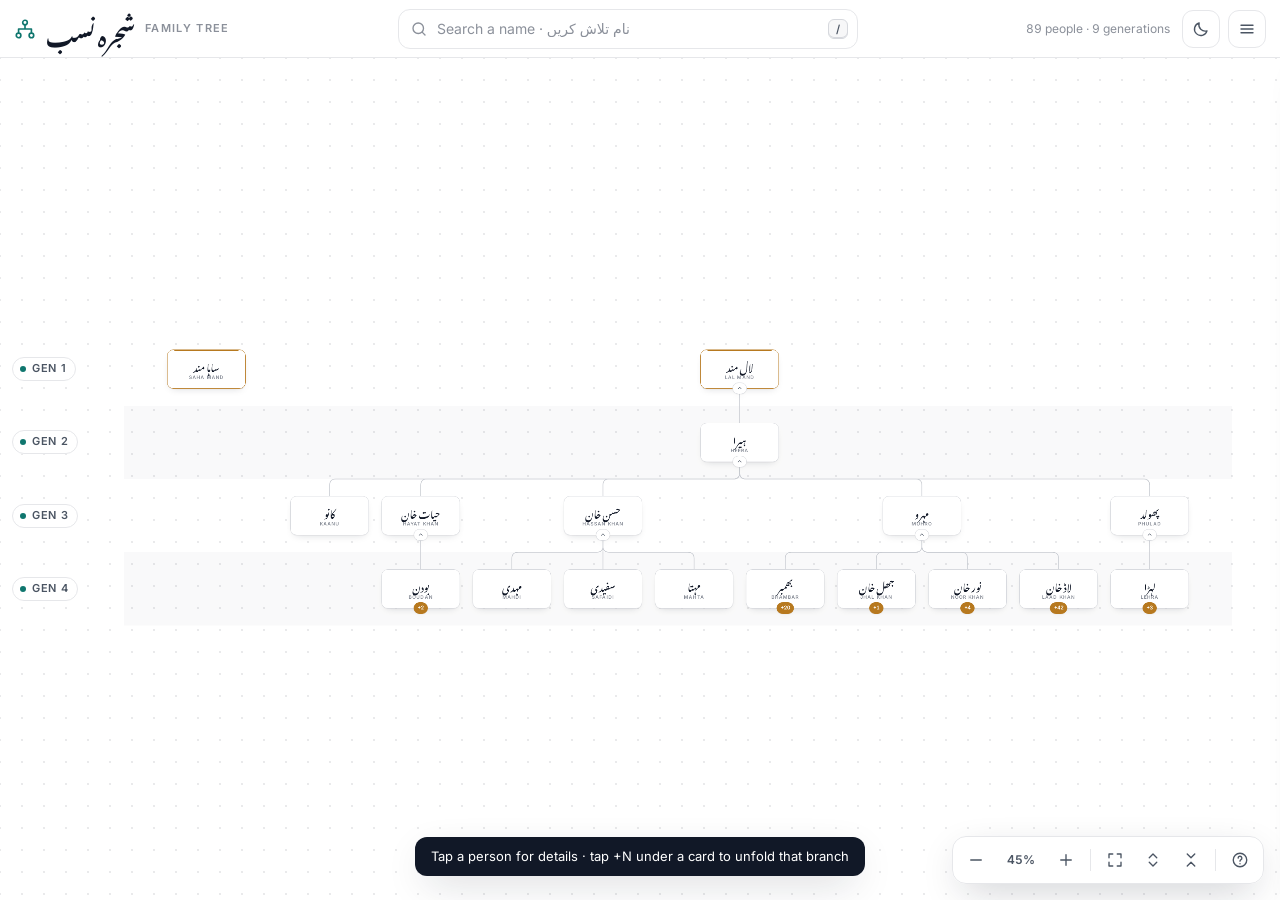
==== index.html @ c4aa73bc "Redesign tree viewer, add A4 PDF export" ====
<!DOCTYPE html>
<html lang="ur" dir="ltr">
<head>
<meta charset="UTF-8">
<meta name="viewport" content="width=device-width, initial-scale=1, viewport-fit=cover">
<meta name="color-scheme" content="light">
<meta name="theme-color" content="#ffffff">
<title>شجرہ نسب · Family Tree</title>
<meta name="description" content="Interactive family tree (shajra nasab): pan, zoom, search, fold branches, export as PNG or PDF.">
<link rel="icon" href="data:image/svg+xml,%3Csvg xmlns='http://www.w3.org/2000/svg' viewBox='0 0 24 24' fill='none' stroke='%230f766e' stroke-width='2' stroke-linecap='round' stroke-linejoin='round'%3E%3Ccircle cx='12' cy='5' r='2.5'/%3E%3Ccircle cx='5' cy='19' r='2.5'/%3E%3Ccircle cx='19' cy='19' r='2.5'/%3E%3Cpath d='M12 7.5V12M12 12H5v4.5M12 12h7v4.5'/%3E%3C/svg%3E">
<link rel="preconnect" href="https://fonts.googleapis.com">
<link rel="preconnect" href="https://fonts.gstatic.com" crossorigin>
<link href="https://fonts.googleapis.com/css2?family=Inter:wght@400;500;600;700&family=Noto+Nastaliq+Urdu:wght@400;500;700&family=Noto+Naskh+Arabic:wght@400;500&display=swap" rel="stylesheet">
<link rel="stylesheet" href="styles.css">
<script>/* apply the saved theme before first paint */try{var t=localStorage.getItem('shajra-theme');if(t)document.documentElement.dataset.theme=t;}catch(e){}</script>
</head>
<body>

<!-- icon sprite -->
<svg width="0" height="0" style="position:absolute" aria-hidden="true" focusable="false">
  <defs>
    <symbol id="i-tree" viewBox="0 0 24 24"><circle cx="12" cy="5" r="2.5"/><circle cx="5" cy="19" r="2.5"/><circle cx="19" cy="19" r="2.5"/><path d="M12 7.5V12M12 12H5v4.5M12 12h7v4.5"/></symbol>
    <symbol id="i-search" viewBox="0 0 24 24"><circle cx="11" cy="11" r="7"/><path d="m20 20-3.5-3.5"/></symbol>
    <symbol id="i-menu" viewBox="0 0 24 24"><path d="M4 7h16M4 12h16M4 17h16"/></symbol>
    <symbol id="i-close" viewBox="0 0 24 24"><path d="M6 6l12 12M18 6 6 18"/></symbol>
    <symbol id="i-sun" viewBox="0 0 24 24"><circle cx="12" cy="12" r="4"/><path d="M12 2v2M12 20v2M2 12h2M20 12h2M4.9 4.9l1.4 1.4M17.7 17.7l1.4 1.4M4.9 19.1l1.4-1.4M17.7 6.3l1.4-1.4"/></symbol>
    <symbol id="i-moon" viewBox="0 0 24 24"><path d="M20 14.5A8.5 8.5 0 0 1 9.5 4a8.5 8.5 0 1 0 10.5 10.5Z"/></symbol>
    <symbol id="i-plus" viewBox="0 0 24 24"><path d="M12 5v14M5 12h14"/></symbol>
    <symbol id="i-minus" viewBox="0 0 24 24"><path d="M5 12h14"/></symbol>
    <symbol id="i-fit" viewBox="0 0 24 24"><path d="M4 9V4h5M20 9V4h-5M4 15v5h5M20 15v5h-5"/></symbol>
    <symbol id="i-unfold" viewBox="0 0 24 24"><path d="m7 9 5-5 5 5M7 15l5 5 5-5"/></symbol>
    <symbol id="i-fold" viewBox="0 0 24 24"><path d="m7 4 5 5 5-5M7 20l5-5 5 5"/></symbol>
    <symbol id="i-help" viewBox="0 0 24 24"><circle cx="12" cy="12" r="9"/><path d="M9.5 9.5a2.5 2.5 0 1 1 3.5 2.3c-.7.3-1 .9-1 1.7M12 17h.01"/></symbol>
    <symbol id="i-chevron-up" viewBox="0 0 24 24"><path d="m6 14 6-6 6 6"/></symbol>
    <symbol id="i-target" viewBox="0 0 24 24"><circle cx="12" cy="12" r="3"/><circle cx="12" cy="12" r="8"/><path d="M12 2v3M12 19v3M2 12h3M19 12h3"/></symbol>
  </defs>
</svg>

<header id="top">
  <a class="brand" href="./" aria-label="Family tree, home">
    <svg class="ic brand-ic" aria-hidden="true"><use href="#i-tree"/></svg>
    <span class="brand-ur">شجرہ نسب</span>
    <span class="brand-en">Family Tree</span>
  </a>

  <div class="search" id="searchWrap">
    <svg class="ic s-ic" aria-hidden="true"><use href="#i-search"/></svg>
    <input id="search" type="text" placeholder="Search a name · نام تلاش کریں" dir="auto" autocomplete="off" spellcheck="false" aria-label="Search names" aria-controls="searchResults">
    <kbd class="s-kbd" aria-hidden="true">/</kbd>
    <button class="s-clr" id="searchClr" aria-label="Clear search"><svg class="ic" aria-hidden="true"><use href="#i-close"/></svg></button>
    <div class="s-results" id="searchResults" role="listbox" aria-label="Search results" hidden></div>
  </div>

  <div class="stats" id="stats" aria-live="polite"></div>

  <div class="actions">
    <button class="ibtn" id="themeBtn" aria-label="Switch to dark mode"><svg class="ic" aria-hidden="true"><use href="#i-moon"/></svg></button>
    <div class="menuwrap">
      <button class="ibtn" id="menuBtn" aria-label="Menu" aria-haspopup="true" aria-expanded="false"><svg class="ic" aria-hidden="true"><use href="#i-menu"/></svg></button>
      <div class="menu" id="menu" role="menu">
        <button role="menuitem" id="mExpand">Expand all <kbd>E</kbd></button>
        <button role="menuitem" id="mCollapse">Collapse all <kbd>C</kbd></button>
        <button role="menuitem" id="mDir">Reading direction <span class="k" id="dirK">RTL</span></button>
        <button role="menuitem" id="mTheme">Dark mode <span class="k" id="themeK">Off</span></button>
        <div class="sep" role="separator"></div>
        <button role="menuitem" id="mPng">Save image (PNG)</button>
        <button role="menuitem" id="mPdfA4">Save PDF · A4 pages</button>
        <button role="menuitem" id="mPdfSheet">Save PDF · A4 single sheet <span class="k">small</span></button>
        <button role="menuitem" id="mJson">Export data (JSON)</button>
        <button role="menuitem" id="mPrint">Print</button>
        <div class="sep" role="separator"></div>
        <button role="menuitem" id="mTips">Tips &amp; shortcuts <kbd>?</kbd></button>
      </div>
    </div>
  </div>
</header>

<main id="stage" aria-label="Family tree canvas">
  <div id="world"><svg id="links" aria-hidden="true" focusable="false"></svg></div>
  <div id="gens" aria-hidden="true"></div>
</main>

<aside id="panel" aria-label="Person details" aria-hidden="true">
  <div class="p-handle" aria-hidden="true"></div>
  <div class="p-head">
    <span class="p-kicker">Person</span>
    <button class="ibtn p-close" id="panelClose" aria-label="Close details"><svg class="ic" aria-hidden="true"><use href="#i-close"/></svg></button>
  </div>
  <div class="p-body">
    <h2 class="p-name" id="roName"></h2>
    <div class="p-roman" id="roRoman"></div>
    <div class="p-stats" id="roStats"></div>
    <div class="p-actions" id="roActions"></div>
    <div class="p-section" id="roFather"></div>
    <div class="p-section" id="roChildren"></div>
    <div class="p-section" id="roLineage"></div>
  </div>
</aside>

<div id="dock" role="toolbar" aria-label="View controls">
  <button class="ibtn" id="zoomOut" aria-label="Zoom out"><svg class="ic" aria-hidden="true"><use href="#i-minus"/></svg></button>
  <button class="lvl" id="zoomLvl" aria-label="Reset zoom to 100%">100%</button>
  <button class="ibtn" id="zoomIn" aria-label="Zoom in"><svg class="ic" aria-hidden="true"><use href="#i-plus"/></svg></button>
  <span class="d-sep"></span>
  <button class="ibtn" id="fit" aria-label="Fit whole tree on screen"><svg class="ic" aria-hidden="true"><use href="#i-fit"/></svg></button>
  <button class="ibtn" id="dExpand" aria-label="Expand all branches"><svg class="ic" aria-hidden="true"><use href="#i-unfold"/></svg></button>
  <button class="ibtn" id="dCollapse" aria-label="Collapse all branches"><svg class="ic" aria-hidden="true"><use href="#i-fold"/></svg></button>
  <span class="d-sep"></span>
  <button class="ibtn" id="tipsBtn" aria-label="Tips and keyboard shortcuts"><svg class="ic" aria-hidden="true"><use href="#i-help"/></svg></button>
</div>

<div id="tips" class="tips" role="dialog" aria-label="Tips and shortcuts" hidden>
  <div class="tips-head"><b>Tips &amp; shortcuts</b><button class="ibtn" id="tipsX" aria-label="Close tips"><svg class="ic" aria-hidden="true"><use href="#i-close"/></svg></button></div>
  <ul>
    <li><b>Drag</b> to move around · <b>scroll or pinch</b> to zoom</li>
    <li><b>Tap a person</b> to see their details and their line back to the top</li>
    <li><b>Tap +N</b> under a card to unfold that branch; tap the arrow to fold it</li>
    <li><b>Double-tap</b> a card to zoom in on it</li>
  </ul>
  <div class="keys">
    <span><kbd>/</kbd> search</span>
    <span><kbd>Esc</kbd> close</span>
    <span><kbd>+</kbd> <kbd>−</kbd> zoom</span>
    <span><kbd>0</kbd> fit</span>
    <span><kbd>E</kbd> expand all</span>
    <span><kbd>C</kbd> collapse</span>
  </div>
</div>

<div id="toast" class="toast" role="status" aria-live="polite"></div>
<div id="printPages" aria-hidden="true"></div>

<script src="script.js"></script>
</body>
</html>
---- styles.css ----
/* ============================================================
   TOKENS
   ============================================================ */
:root{
  --bg:#ffffff;            --grid:rgba(17,24,39,.09);
  --surface:#ffffff;       --surface-2:#f7f7f8;      --surface-3:#eeeff1;
  --border:#e6e7ea;        --border-2:#d6d8dd;
  --text:#111827;          --text-2:#4b5563;         --text-3:#8b909a;
  --accent:#0f766e;        --accent-ink:#0b5d57;     --accent-soft:rgba(15,118,110,.12);
  --accent-ring:rgba(15,118,110,.28);                --on-accent:#ffffff;
  --gold:#b7791f;          --gold-soft:#fbf3e0;      --on-gold:#ffffff;
  --edge:#c9ccd2;          --edge-hot:var(--accent); --band:rgba(17,24,39,.025);
  --shadow:0 1px 2px rgba(17,24,39,.05),0 8px 20px -10px rgba(17,24,39,.2);
  --shadow-lg:0 12px 40px -12px rgba(17,24,39,.3);
  --glass:rgba(255,255,255,.86);
  --ur:"Noto Nastaliq Urdu","Noto Naskh Arabic","Segoe UI",serif;
  --sans:"Inter",system-ui,-apple-system,"Segoe UI",sans-serif;
  --node-w:176px; --node-h:88px;
  --header-h:58px; --panel-w:360px; --r:14px;
  --ease:cubic-bezier(.2,.7,.2,1);
  color-scheme:light;
}
/* White is the default. Dark mode is opt-in from the header button or the menu. */
:root[data-theme="dark"]{
  --bg:#13161c;            --grid:rgba(255,255,255,.075);
  --surface:#1c2028;       --surface-2:#222731;      --surface-3:#2a303b;
  --border:#2e3440;        --border-2:#3b4250;
  --text:#eceef2;          --text-2:#a9b0bb;         --text-3:#737b87;
  --accent:#2dd4bf;        --accent-ink:#5eead4;     --accent-soft:rgba(45,212,191,.14);
  --accent-ring:rgba(45,212,191,.32);                --on-accent:#0b1512;
  --gold:#e2aa4f;          --gold-soft:rgba(226,170,79,.16); --on-gold:#1a1204;
  --edge:#3d4450;          --band:rgba(255,255,255,.025);
  --shadow:0 1px 2px rgba(0,0,0,.3),0 8px 20px -10px rgba(0,0,0,.6);
  --shadow-lg:0 12px 40px -12px rgba(0,0,0,.7);
  --glass:rgba(28,32,40,.86);
  color-scheme:dark;
}

/* ============================================================
   BASE
   ============================================================ */
*{box-sizing:border-box;-webkit-tap-highlight-color:transparent;}
html,body{height:100%;margin:0;}
body{
  font-family:var(--sans);font-size:14px;line-height:1.45;color:var(--text);background:var(--bg);
  overflow:hidden;-webkit-font-smoothing:antialiased;text-rendering:optimizeLegibility;
}
button{font:inherit;color:inherit;}
:focus-visible{outline:2px solid var(--accent);outline-offset:2px;}
.ic{width:18px;height:18px;flex:none;fill:none;stroke:currentColor;stroke-width:1.8;stroke-linecap:round;stroke-linejoin:round;}
.ibtn{
  display:inline-flex;align-items:center;justify-content:center;width:38px;height:38px;border-radius:11px;
  border:1px solid var(--border);background:var(--surface);color:var(--text-2);cursor:pointer;
  transition:background .15s,color .15s,border-color .15s,transform .1s;
}
.ibtn:hover{background:var(--surface-2);color:var(--text);border-color:var(--border-2);}
.ibtn:active{transform:scale(.96);}
kbd{
  display:inline-block;min-width:20px;padding:1px 5px;border-radius:6px;border:1px solid var(--border-2);
  background:var(--surface-2);font:inherit;font-size:11px;font-weight:600;line-height:1.5;color:var(--text-2);
  text-align:center;box-shadow:inset 0 -1px 0 var(--border-2);
}

/* ============================================================
   HEADER
   ============================================================ */
header{
  position:fixed;inset:0 0 auto 0;height:var(--header-h);z-index:40;display:flex;align-items:center;gap:12px;padding:0 14px;
  background:var(--glass);backdrop-filter:blur(12px);-webkit-backdrop-filter:blur(12px);border-bottom:1px solid var(--border);
}
.brand{display:flex;align-items:center;gap:10px;flex:none;text-decoration:none;color:inherit;}
.brand-ic{width:22px;height:22px;color:var(--accent);}
.brand-ur{font-family:var(--ur);font-weight:700;font-size:22px;line-height:1;color:var(--text);padding-top:8px;}
.brand-en{font-size:11px;font-weight:600;letter-spacing:.12em;text-transform:uppercase;color:var(--text-3);}
.stats{font-size:12px;color:var(--text-3);white-space:nowrap;font-variant-numeric:tabular-nums;flex:none;}
.actions{display:flex;align-items:center;gap:8px;flex:none;}

/* search */
.search{position:relative;flex:1;min-width:0;max-width:460px;margin:0 auto;}
.search input{
  width:100%;height:40px;border:1px solid var(--border);border-radius:12px;background:var(--surface);
  padding:0 40px 0 38px;font:inherit;font-size:14px;color:var(--text);outline:none;
  transition:border-color .15s,box-shadow .15s;
}
.search input::placeholder{color:var(--text-3);}
.search input:focus{border-color:var(--accent);box-shadow:0 0 0 3px var(--accent-soft);}
.s-ic{position:absolute;left:12px;top:11px;color:var(--text-3);pointer-events:none;}
.s-kbd{position:absolute;right:10px;top:10px;pointer-events:none;}
.search.has .s-kbd{display:none;}
.s-clr{
  position:absolute;right:6px;top:6px;width:28px;height:28px;border:none;background:none;border-radius:8px;
  color:var(--text-3);cursor:pointer;display:none;align-items:center;justify-content:center;
}
.search.has .s-clr{display:inline-flex;}
.s-clr:hover{background:var(--surface-3);color:var(--text);}
.s-results{
  position:absolute;top:46px;left:0;right:0;z-index:50;padding:6px;max-height:min(60vh,440px);overflow:auto;scrollbar-width:thin;
  background:var(--surface);border:1px solid var(--border);border-radius:14px;box-shadow:var(--shadow-lg);
}
.s-head{padding:6px 10px 4px;font-size:11px;font-weight:600;letter-spacing:.08em;text-transform:uppercase;color:var(--text-3);}
.s-empty{padding:10px 12px;font-size:13px;color:var(--text-3);}
.s-res{
  display:flex;align-items:center;justify-content:space-between;gap:12px;width:100%;padding:7px 10px;border:none;
  background:none;border-radius:10px;cursor:pointer;text-align:left;
}
.s-res:hover,.s-res.active{background:var(--surface-2);}
.s-res .l{display:flex;flex-direction:column;gap:1px;min-width:0;}
.s-res .en{font-size:13px;font-weight:600;color:var(--text);}
.s-res .g{font-size:11.5px;color:var(--text-3);white-space:nowrap;overflow:hidden;text-overflow:ellipsis;}
.s-res .ur{font-family:var(--ur);font-size:18px;line-height:1.6;color:var(--text);direction:rtl;flex:none;padding-top:4px;}

/* menu */
.menuwrap{position:relative;}
.menu{
  position:absolute;top:46px;right:0;min-width:240px;z-index:50;padding:6px;display:none;flex-direction:column;gap:1px;
  background:var(--surface);border:1px solid var(--border);border-radius:14px;box-shadow:var(--shadow-lg);
}
.menu.open{display:flex;}
.menu button{
  display:flex;justify-content:space-between;align-items:center;gap:12px;width:100%;padding:9px 11px;
  font-size:13.5px;font-weight:500;color:var(--text);text-align:left;background:none;border:none;border-radius:9px;cursor:pointer;
}
.menu button:hover{background:var(--surface-2);}
.menu .k{font-size:11px;font-weight:600;color:var(--accent-ink);background:var(--accent-soft);padding:2px 7px;border-radius:6px;}
.menu .sep{height:1px;background:var(--border);margin:5px 4px;}

/* ============================================================
   STAGE (canvas)
   ============================================================ */
#stage{
  position:fixed;inset:var(--header-h) 0 0 0;overflow:hidden;cursor:grab;touch-action:none;
  background-color:var(--bg);
  background-image:radial-gradient(var(--grid) 1px,transparent 1.3px);
  background-size:22px 22px;background-position:11px 11px;
}
#stage.panning{cursor:grabbing;}
#world{position:absolute;top:0;left:0;transform-origin:0 0;will-change:transform;}
#stage.anim #world{transition:transform .45s var(--ease);}
#links{position:absolute;top:0;left:0;overflow:visible;pointer-events:none;}
.band{fill:var(--band);}
path.edge{fill:none;stroke:var(--edge);stroke-width:1.6;transition:stroke .15s,stroke-width .15s,opacity .15s;}
path.edge.hot{stroke:var(--edge-hot);stroke-width:2.6;}
path.edge.dim{opacity:.25;}

/* generation labels pinned to the left edge, following vertical pan/zoom */
#gens{position:absolute;inset:0;pointer-events:none;z-index:3;transition:opacity .2s;}
#gens.hidden{opacity:0;}
.gen{
  position:absolute;left:12px;top:0;transform:translateY(-50%);display:flex;align-items:center;gap:6px;height:24px;
  padding:0 9px 0 7px;border-radius:999px;background:var(--glass);border:1px solid var(--border);
  font-size:11px;font-weight:600;letter-spacing:.06em;text-transform:uppercase;color:var(--text-2);white-space:nowrap;
  backdrop-filter:blur(6px);-webkit-backdrop-filter:blur(6px);
}
.gen i{width:6px;height:6px;border-radius:50%;background:var(--accent);}
#stage.anim .gen{transition:top .45s var(--ease);}

/* person card */
.node{
  position:absolute;width:var(--node-w);height:var(--node-h);padding:0 12px;
  display:flex;align-items:center;justify-content:center;
  background:var(--surface);border:1px solid var(--border-2);border-radius:var(--r);box-shadow:var(--shadow);
  cursor:pointer;user-select:none;-webkit-user-select:none;
  transition:box-shadow .15s,border-color .15s,opacity .15s,background .15s;
}
.node:hover{border-color:var(--text-3);box-shadow:var(--shadow-lg);}
.node .body{width:100%;text-align:center;}
.node .name{
  display:block;width:100%;font-family:var(--ur);font-weight:500;font-size:22px;line-height:1.7;color:var(--text);
  direction:rtl;white-space:nowrap;
}
.node .roman{
  font-size:10.5px;font-weight:600;letter-spacing:.1em;text-transform:uppercase;color:var(--text-3);
  white-space:nowrap;overflow:hidden;text-overflow:ellipsis;margin-top:-1px;
}
.node .roman:empty{display:none;}
.node.root{border-color:var(--gold);}
.node.root::before{content:"";position:absolute;left:14px;right:14px;top:-1px;height:3px;border-radius:0 0 3px 3px;background:var(--gold);}
.node.selected{border-color:var(--accent);box-shadow:0 0 0 3px var(--accent-ring),var(--shadow-lg);}
.node.lineage{border-color:var(--accent);background:linear-gradient(var(--accent-soft),var(--accent-soft)),var(--surface);}
.node.match{border-color:var(--accent);box-shadow:0 0 0 3px var(--accent-ring),var(--shadow);}
.node.dim{opacity:.3;}

/* fold / unfold pill under a card */
.pill{
  position:absolute;left:50%;bottom:-13px;transform:translateX(-50%);z-index:2;
  height:26px;min-width:26px;padding:0 8px;border-radius:999px;border:1px solid var(--border-2);
  background:var(--surface);color:var(--text-2);font-size:11.5px;font-weight:600;line-height:1;font-variant-numeric:tabular-nums;
  display:inline-flex;align-items:center;justify-content:center;gap:3px;cursor:pointer;box-shadow:var(--shadow);
  transition:background .15s,color .15s,border-color .15s;
}
.pill .ic{width:14px;height:14px;stroke-width:2.2;}
.pill:hover{color:var(--text);border-color:var(--text-3);}
.pill.collapsed{background:var(--gold);border-color:var(--gold);color:var(--on-gold);}
.pill.collapsed:hover{filter:brightness(1.06);}

/* ============================================================
   DETAILS PANEL (side sheet on desktop, bottom sheet on phones)
   ============================================================ */
#panel{
  position:fixed;top:var(--header-h);right:0;bottom:0;width:var(--panel-w);z-index:35;display:flex;flex-direction:column;
  background:var(--surface);border-left:1px solid var(--border);box-shadow:var(--shadow-lg);
  transform:translateX(calc(100% + 24px));transition:transform .3s var(--ease);
}
#panel.open{transform:none;}
.p-handle{display:none;}
.p-head{display:flex;align-items:center;justify-content:space-between;padding:14px 16px 0 20px;flex:none;}
.p-kicker{font-size:11px;font-weight:600;letter-spacing:.1em;text-transform:uppercase;color:var(--text-3);}
.p-close{width:32px;height:32px;border-radius:9px;}
.p-body{flex:1;min-height:0;overflow:auto;padding:4px 20px 28px;overscroll-behavior:contain;scrollbar-width:thin;}
.p-name{font-family:var(--ur);font-weight:500;font-size:34px;line-height:1.8;color:var(--text);direction:rtl;text-align:right;margin:0;}
.p-roman{font-size:12px;font-weight:600;letter-spacing:.12em;text-transform:uppercase;color:var(--text-3);text-align:right;margin-top:4px;}
.p-stats{display:grid;grid-template-columns:repeat(3,minmax(0,1fr));gap:8px;margin:18px 0 12px;}
.stat{background:var(--surface-2);border:1px solid var(--border);border-radius:12px;padding:10px 10px;min-width:0;}
.stat b{display:block;font-size:20px;font-weight:600;line-height:1.1;font-variant-numeric:tabular-nums;}
.stat span{display:block;font-size:10px;font-weight:600;letter-spacing:.05em;line-height:1.2;text-transform:uppercase;color:var(--text-3);margin-top:4px;}
.p-actions{display:flex;flex-wrap:wrap;gap:8px;margin-bottom:6px;}
.btn{
  display:inline-flex;align-items:center;gap:7px;height:36px;padding:0 13px;border-radius:10px;border:1px solid var(--border);
  background:var(--surface);font-size:13px;font-weight:500;color:var(--text);cursor:pointer;transition:background .15s,border-color .15s;
}
.btn .ic{width:16px;height:16px;}
.btn:hover{background:var(--surface-2);border-color:var(--border-2);}
.btn.primary{background:var(--accent);border-color:var(--accent);color:var(--on-accent);}
.btn.primary:hover{filter:brightness(1.06);}
.p-section:empty{display:none;}
.p-section{margin-top:20px;}
.p-label{display:flex;justify-content:space-between;font-size:11px;font-weight:600;letter-spacing:.1em;text-transform:uppercase;color:var(--text-3);margin-bottom:8px;}
.p-empty{font-size:13px;color:var(--text-3);}
.people{display:flex;flex-direction:column;gap:6px;}
.person{
  display:flex;align-items:center;justify-content:space-between;gap:10px;width:100%;padding:6px 12px;
  border:1px solid var(--border);background:var(--surface);border-radius:12px;cursor:pointer;text-align:left;
  transition:background .15s,border-color .15s;
}
.person:hover{background:var(--surface-2);border-color:var(--border-2);}
.person .l{display:flex;align-items:center;gap:8px;min-width:0;}
.person .en{font-size:11px;font-weight:600;letter-spacing:.08em;text-transform:uppercase;color:var(--text-2);white-space:nowrap;overflow:hidden;text-overflow:ellipsis;}
.person .n{font-size:11px;font-weight:600;color:var(--text-3);background:var(--surface-3);padding:1px 7px;border-radius:6px;font-variant-numeric:tabular-nums;}
.person .ur{font-family:var(--ur);font-size:19px;line-height:1.7;color:var(--text);direction:rtl;flex:none;padding-top:3px;}
.rail{display:flex;flex-direction:column;gap:6px;position:relative;padding-left:18px;}
.rail::before{content:"";position:absolute;left:5px;top:14px;bottom:14px;width:2px;border-radius:2px;background:var(--border-2);}
.rail .person{position:relative;}
.rail .person::before{
  content:"";position:absolute;left:-12px;top:50%;width:8px;height:8px;border-radius:50%;
  background:var(--surface);border:2px solid var(--border-2);transform:translate(-50%,-50%);
}
.rail .person.me{border-color:var(--accent);background:linear-gradient(var(--accent-soft),var(--accent-soft)),var(--surface);}
.rail .person.me::before{background:var(--accent);border-color:var(--accent);}

/* ============================================================
   DOCK · TIPS · TOAST
   ============================================================ */
#dock{
  position:fixed;right:16px;bottom:calc(16px + env(safe-area-inset-bottom,0px));z-index:30;display:flex;align-items:center;gap:2px;padding:5px;
  background:var(--glass);border:1px solid var(--border);border-radius:14px;box-shadow:var(--shadow-lg);
  backdrop-filter:blur(10px);-webkit-backdrop-filter:blur(10px);
}
/* slide the dock (and tips) out from under the open side panel on desktop */
body.panel-open #dock,body.panel-open .tips{right:calc(var(--panel-w) + 16px);}
#dock,.tips{transition:right .3s var(--ease);}
#dock .ibtn{width:36px;height:36px;border:none;background:transparent;border-radius:10px;}
#dock .ibtn:hover{background:var(--surface-3);}
#dock .lvl{width:50px;height:36px;border:none;background:none;border-radius:10px;font-size:12px;font-weight:600;color:var(--text-2);font-variant-numeric:tabular-nums;cursor:pointer;}
#dock .lvl:hover{background:var(--surface-3);color:var(--text);}
.d-sep{width:1px;height:22px;background:var(--border);margin:0 4px;}

.tips{
  position:fixed;right:16px;bottom:calc(72px + env(safe-area-inset-bottom,0px));z-index:31;width:min(360px,calc(100vw - 32px));padding:14px 16px 16px;
  background:var(--surface);border:1px solid var(--border);border-radius:16px;box-shadow:var(--shadow-lg);
}
.tips-head{display:flex;align-items:center;justify-content:space-between;margin-bottom:6px;font-size:14px;}
.tips-head .ibtn{width:30px;height:30px;border:none;background:none;}
.tips ul{margin:0;padding:0 0 0 18px;font-size:13px;line-height:1.6;color:var(--text-2);}
.tips ul b{color:var(--text);font-weight:600;}
.keys{display:flex;flex-wrap:wrap;gap:6px 14px;margin-top:12px;padding-top:12px;border-top:1px solid var(--border);font-size:12px;color:var(--text-2);}

.toast{
  position:fixed;left:50%;bottom:calc(24px + env(safe-area-inset-bottom,0px));z-index:45;max-width:calc(100vw - 32px);padding:10px 16px;
  background:var(--text);color:var(--bg);border-radius:12px;font-size:13px;text-align:center;box-shadow:var(--shadow-lg);
  opacity:0;transform:translate(-50%,8px);transition:opacity .25s,transform .25s;pointer-events:none;
}
.toast.show{opacity:1;transform:translate(-50%,0);}

/* ============================================================
   PRINT: the rendered A4 pages, one per sheet
   ============================================================ */
#printPages{display:none;}
@media print{
  @page{size:A4 portrait;margin:0;}
  html,body{height:auto;overflow:visible;background:#fff;}
  body>*:not(#printPages){display:none!important;}
  #printPages{display:block;}
  #printPages img{display:block;width:210mm;height:297mm;break-after:page;page-break-after:always;}
  #printPages img:last-child{break-after:auto;page-break-after:auto;}
}

/* ============================================================
   PHONES
   ============================================================ */
@media (max-width:760px){
  :root{--header-h:56px;}
  header{gap:8px;padding:0 10px;}
  .brand{gap:8px;}
  .brand-en,.stats,#themeBtn{display:none;}
  .brand-ur{font-size:20px;}
  .search{max-width:none;}
  .search input{font-size:16px;padding-right:36px;}
  .s-kbd{display:none;}
  .s-results{position:fixed;left:8px;right:8px;top:calc(var(--header-h) - 4px);}
  .menu{position:fixed;top:calc(var(--header-h) - 4px);right:8px;}
  #panel{
    top:auto;left:0;right:0;bottom:0;width:auto;max-height:64vh;border-left:none;border-top:1px solid var(--border);
    border-radius:20px 20px 0 0;transform:translateY(calc(100% + 24px));padding-bottom:env(safe-area-inset-bottom,0px);
  }
  .p-handle{display:block;width:40px;height:4px;border-radius:2px;background:var(--border-2);margin:10px auto 0;}
  .p-head{padding:4px 12px 0 16px;}
  .p-body{padding:0 16px 24px;}
  .p-name{font-size:30px;}
  #panel.open ~ #dock,#panel.open ~ .tips{display:none;}
  #dock{right:10px;bottom:calc(12px + env(safe-area-inset-bottom,0px));padding:4px;}
  #dock .lvl{display:none;}
  .tips{right:10px;bottom:calc(64px + env(safe-area-inset-bottom,0px));}
  .gen{left:8px;height:22px;font-size:10px;padding:0 7px 0 6px;}
}
@media (prefers-reduced-motion:reduce){
  *,*::before,*::after{transition:none!important;animation:none!important;}
}
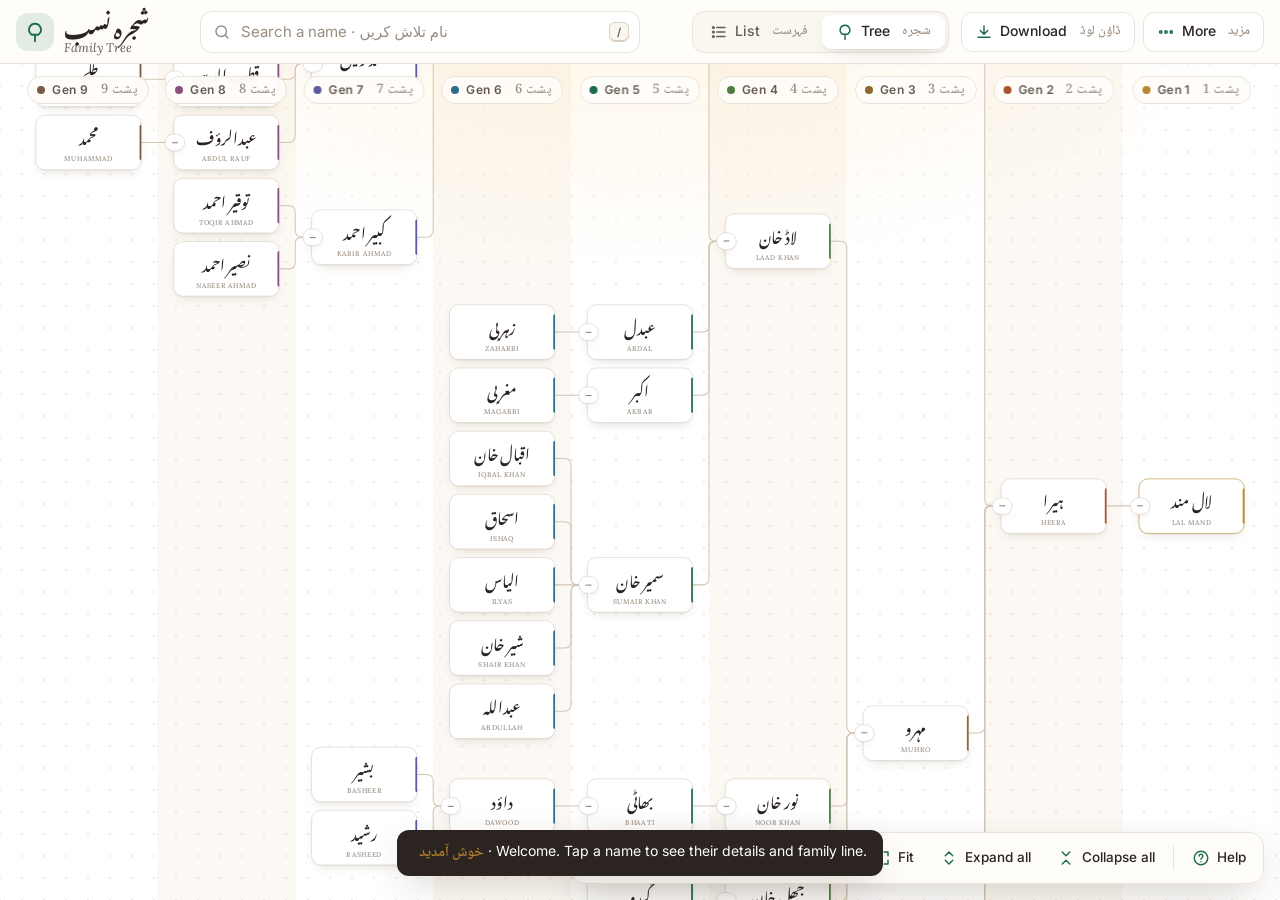
==== commit d0fffd52: "Add list view and sideways tree" ====
--- a/index.html
+++ b/index.html
@@ -6,41 +6,49 @@
 <meta name="color-scheme" content="light">
 <meta name="theme-color" content="#ffffff">
 <title>شجرہ نسب · Family Tree</title>
-<meta name="description" content="Interactive family tree (shajra nasab): pan, zoom, search, fold branches, export as PNG or PDF.">
-<link rel="icon" href="data:image/svg+xml,%3Csvg xmlns='http://www.w3.org/2000/svg' viewBox='0 0 24 24' fill='none' stroke='%230f766e' stroke-width='2' stroke-linecap='round' stroke-linejoin='round'%3E%3Ccircle cx='12' cy='5' r='2.5'/%3E%3Ccircle cx='5' cy='19' r='2.5'/%3E%3Ccircle cx='19' cy='19' r='2.5'/%3E%3Cpath d='M12 7.5V12M12 12H5v4.5M12 12h7v4.5'/%3E%3C/svg%3E">
+<meta name="description" content="Our family tree (shajra nasab): list and tree views, search, details, and a PDF made for A4 paper.">
+<link rel="icon" href="data:image/svg+xml,%3Csvg xmlns='http://www.w3.org/2000/svg' viewBox='0 0 24 24' fill='none' stroke='%231d6b4f' stroke-width='2' stroke-linecap='round' stroke-linejoin='round'%3E%3Cpath d='M12 22v-7'/%3E%3Cpath d='M12 3a6.5 6.5 0 0 0-4.6 11.1A3.6 3.6 0 0 0 8.5 15h7a3.6 3.6 0 0 0 1.1-.9A6.5 6.5 0 0 0 12 3Z'/%3E%3C/svg%3E">
 <link rel="preconnect" href="https://fonts.googleapis.com">
 <link rel="preconnect" href="https://fonts.gstatic.com" crossorigin>
-<link href="https://fonts.googleapis.com/css2?family=Inter:wght@400;500;600;700&family=Noto+Nastaliq+Urdu:wght@400;500;700&family=Noto+Naskh+Arabic:wght@400;500&display=swap" rel="stylesheet">
+<link href="https://fonts.googleapis.com/css2?family=Inter:wght@400;500;600;700&family=Lora:ital,wght@0,500;0,600;1,400&family=Noto+Nastaliq+Urdu:wght@400;500;700&family=Noto+Naskh+Arabic:wght@400;500;600&display=swap" rel="stylesheet">
 <link rel="stylesheet" href="styles.css">
-<script>/* apply the saved theme before first paint */try{var t=localStorage.getItem('shajra-theme');if(t)document.documentElement.dataset.theme=t;}catch(e){}</script>
+<script>
+/* apply the saved theme and view before first paint (list on phones, tree elsewhere) */
+try{
+  var t=localStorage.getItem('shajra-theme'); if(t) document.documentElement.dataset.theme=t;
+  var v=localStorage.getItem('shajra-view');
+  document.documentElement.dataset.view=(v==='tree'||v==='list')?v:(window.matchMedia('(max-width:760px)').matches?'list':'tree');
+}catch(e){ document.documentElement.dataset.view='tree'; }
+</script>
 </head>
 <body>
 
 <!-- icon sprite -->
 <svg width="0" height="0" style="position:absolute" aria-hidden="true" focusable="false">
   <defs>
-    <symbol id="i-tree" viewBox="0 0 24 24"><circle cx="12" cy="5" r="2.5"/><circle cx="5" cy="19" r="2.5"/><circle cx="19" cy="19" r="2.5"/><path d="M12 7.5V12M12 12H5v4.5M12 12h7v4.5"/></symbol>
+    <symbol id="i-tree" viewBox="0 0 24 24"><path d="M12 22v-7"/><path d="M12 3a6.5 6.5 0 0 0-4.6 11.1A3.6 3.6 0 0 0 8.5 15h7a3.6 3.6 0 0 0 1.1-.9A6.5 6.5 0 0 0 12 3Z"/></symbol>
+    <symbol id="i-list" viewBox="0 0 24 24"><path d="M9 6h11M9 12h11M9 18h11"/><circle cx="4.5" cy="6" r="1.2"/><circle cx="4.5" cy="12" r="1.2"/><circle cx="4.5" cy="18" r="1.2"/></symbol>
     <symbol id="i-search" viewBox="0 0 24 24"><circle cx="11" cy="11" r="7"/><path d="m20 20-3.5-3.5"/></symbol>
-    <symbol id="i-menu" viewBox="0 0 24 24"><path d="M4 7h16M4 12h16M4 17h16"/></symbol>
     <symbol id="i-close" viewBox="0 0 24 24"><path d="M6 6l12 12M18 6 6 18"/></symbol>
-    <symbol id="i-sun" viewBox="0 0 24 24"><circle cx="12" cy="12" r="4"/><path d="M12 2v2M12 20v2M2 12h2M20 12h2M4.9 4.9l1.4 1.4M17.7 17.7l1.4 1.4M4.9 19.1l1.4-1.4M17.7 6.3l1.4-1.4"/></symbol>
-    <symbol id="i-moon" viewBox="0 0 24 24"><path d="M20 14.5A8.5 8.5 0 0 1 9.5 4a8.5 8.5 0 1 0 10.5 10.5Z"/></symbol>
     <symbol id="i-plus" viewBox="0 0 24 24"><path d="M12 5v14M5 12h14"/></symbol>
     <symbol id="i-minus" viewBox="0 0 24 24"><path d="M5 12h14"/></symbol>
     <symbol id="i-fit" viewBox="0 0 24 24"><path d="M4 9V4h5M20 9V4h-5M4 15v5h5M20 15v5h-5"/></symbol>
     <symbol id="i-unfold" viewBox="0 0 24 24"><path d="m7 9 5-5 5 5M7 15l5 5 5-5"/></symbol>
     <symbol id="i-fold" viewBox="0 0 24 24"><path d="m7 4 5 5 5-5M7 20l5-5 5 5"/></symbol>
     <symbol id="i-help" viewBox="0 0 24 24"><circle cx="12" cy="12" r="9"/><path d="M9.5 9.5a2.5 2.5 0 1 1 3.5 2.3c-.7.3-1 .9-1 1.7M12 17h.01"/></symbol>
-    <symbol id="i-chevron-up" viewBox="0 0 24 24"><path d="m6 14 6-6 6 6"/></symbol>
+    <symbol id="i-info" viewBox="0 0 24 24"><circle cx="12" cy="12" r="9"/><path d="M12 11v5M12 8h.01"/></symbol>
+    <symbol id="i-chevron-down" viewBox="0 0 24 24"><path d="m6 10 6 6 6-6"/></symbol>
+    <symbol id="i-chevron-right" viewBox="0 0 24 24"><path d="m10 6 6 6-6 6"/></symbol>
     <symbol id="i-target" viewBox="0 0 24 24"><circle cx="12" cy="12" r="3"/><circle cx="12" cy="12" r="8"/><path d="M12 2v3M12 19v3M2 12h3M19 12h3"/></symbol>
+    <symbol id="i-download" viewBox="0 0 24 24"><path d="M12 4v11M7 10l5 5 5-5M4 19h16"/></symbol>
+    <symbol id="i-more" viewBox="0 0 24 24"><circle cx="5" cy="12" r="1.6"/><circle cx="12" cy="12" r="1.6"/><circle cx="19" cy="12" r="1.6"/></symbol>
   </defs>
 </svg>
 
 <header id="top">
   <a class="brand" href="./" aria-label="Family tree, home">
-    <svg class="ic brand-ic" aria-hidden="true"><use href="#i-tree"/></svg>
-    <span class="brand-ur">شجرہ نسب</span>
-    <span class="brand-en">Family Tree</span>
+    <span class="brand-mark"><svg class="ic" aria-hidden="true"><use href="#i-tree"/></svg></span>
+    <span class="brand-text"><span class="brand-ur">شجرہ نسب</span><span class="brand-en">Family Tree</span></span>
   </a>
 
   <div class="search" id="searchWrap">
@@ -51,44 +59,88 @@
     <div class="s-results" id="searchResults" role="listbox" aria-label="Search results" hidden></div>
   </div>
 
-  <div class="stats" id="stats" aria-live="polite"></div>
+  <div class="seg desk" role="group" aria-label="View">
+    <button class="seg-btn" data-view="list"><svg class="ic" aria-hidden="true"><use href="#i-list"/></svg>List <i class="u">فہرست</i></button>
+    <button class="seg-btn" data-view="tree"><svg class="ic" aria-hidden="true"><use href="#i-tree"/></svg>Tree <i class="u">شجرہ</i></button>
+  </div>
 
-  <div class="actions">
-    <button class="ibtn" id="themeBtn" aria-label="Switch to dark mode"><svg class="ic" aria-hidden="true"><use href="#i-moon"/></svg></button>
-    <div class="menuwrap">
-      <button class="ibtn" id="menuBtn" aria-label="Menu" aria-haspopup="true" aria-expanded="false"><svg class="ic" aria-hidden="true"><use href="#i-menu"/></svg></button>
-      <div class="menu" id="menu" role="menu">
-        <button role="menuitem" id="mExpand">Expand all <kbd>E</kbd></button>
-        <button role="menuitem" id="mCollapse">Collapse all <kbd>C</kbd></button>
-        <button role="menuitem" id="mDir">Reading direction <span class="k" id="dirK">RTL</span></button>
-        <button role="menuitem" id="mTheme">Dark mode <span class="k" id="themeK">Off</span></button>
-        <div class="sep" role="separator"></div>
-        <button role="menuitem" id="mPng">Save image (PNG)</button>
-        <button role="menuitem" id="mPdfA4">Save PDF · A4 pages</button>
-        <button role="menuitem" id="mPdfSheet">Save PDF · A4 single sheet <span class="k">small</span></button>
-        <button role="menuitem" id="mJson">Export data (JSON)</button>
-        <button role="menuitem" id="mPrint">Print</button>
-        <div class="sep" role="separator"></div>
-        <button role="menuitem" id="mTips">Tips &amp; shortcuts <kbd>?</kbd></button>
-      </div>
-    </div>
+  <div class="actions desk">
+    <button class="tbtn" data-menu="dlMenu" aria-haspopup="true" aria-expanded="false"><svg class="ic" aria-hidden="true"><use href="#i-download"/></svg>Download <i class="u">ڈاؤن لوڈ</i></button>
+    <button class="tbtn" data-menu="moreMenu" aria-haspopup="true" aria-expanded="false"><svg class="ic" aria-hidden="true"><use href="#i-more"/></svg>More <i class="u">مزید</i></button>
   </div>
 </header>
 
-<main id="stage" aria-label="Family tree canvas">
-  <div id="world"><svg id="links" aria-hidden="true" focusable="false"></svg></div>
+<!-- popover menus (shared by the header buttons and the phone tab bar) -->
+<div class="menu" id="dlMenu" role="menu" hidden>
+  <div class="m-title">Download <i class="u">ڈاؤن لوڈ</i></div>
+  <button role="menuitem" data-act="pdfA4">PDF for A4 printing <span class="k">readable pages</span></button>
+  <button role="menuitem" data-act="pdfSheet">PDF, one A4 sheet <span class="k">small text</span></button>
+  <button role="menuitem" data-act="png">Image (PNG) <i class="u">تصویر</i></button>
+  <button role="menuitem" data-act="json">Data file (JSON)</button>
+  <div class="sep" role="separator"></div>
+  <button role="menuitem" data-act="print">Print <i class="u">پرنٹ</i></button>
+</div>
+<div class="menu" id="moreMenu" role="menu" hidden>
+  <div class="m-title">Options <i class="u">ترتیبات</i></div>
+  <button role="menuitem" data-act="theme">Dark mode <span class="k" id="themeK">Off</span></button>
+  <button role="menuitem" data-act="layout">Tree layout <span class="k" id="layoutK">Sideways</span></button>
+  <button role="menuitem" data-act="dir">Reading direction <span class="k" id="dirK">Right to left</span></button>
+  <div class="sep" role="separator"></div>
+  <button role="menuitem" data-act="expand">Expand all <i class="u">سب کھولیں</i></button>
+  <button role="menuitem" data-act="collapse">Collapse all <i class="u">سب بند کریں</i></button>
+  <div class="sep" role="separator"></div>
+  <button role="menuitem" data-act="tips">Tips &amp; shortcuts <i class="u">ہدایات</i></button>
+</div>
+
+<!-- TREE VIEW -->
+<div id="treeView">
+  <div id="stage" aria-label="Family tree canvas">
+    <div id="sizer"><div id="world" class="world"><svg id="links" aria-hidden="true" focusable="false"></svg></div></div>
+  </div>
   <div id="gens" aria-hidden="true"></div>
-</main>
+  <div id="dock" role="toolbar" aria-label="Tree controls">
+    <button class="dbtn" id="zoomOut" title="Zoom out"><svg class="ic" aria-hidden="true"><use href="#i-minus"/></svg><span>Zoom out</span></button>
+    <button class="dbtn lvl" id="zoomLvl" title="Reset zoom to 100%">100%</button>
+    <button class="dbtn" id="zoomIn" title="Zoom in"><svg class="ic" aria-hidden="true"><use href="#i-plus"/></svg><span>Zoom in</span></button>
+    <span class="d-sep"></span>
+    <button class="dbtn" id="fit" title="Fit the tree to the screen"><svg class="ic" aria-hidden="true"><use href="#i-fit"/></svg><span>Fit</span></button>
+    <button class="dbtn desk" data-act="expand" title="Open every branch"><svg class="ic" aria-hidden="true"><use href="#i-unfold"/></svg><span>Expand all</span></button>
+    <button class="dbtn desk" data-act="collapse" title="Close every branch"><svg class="ic" aria-hidden="true"><use href="#i-fold"/></svg><span>Collapse all</span></button>
+    <span class="d-sep desk"></span>
+    <button class="dbtn desk" data-act="tips" title="Tips and shortcuts"><svg class="ic" aria-hidden="true"><use href="#i-help"/></svg><span>Help</span></button>
+  </div>
+</div>
 
+<!-- LIST VIEW -->
+<div id="listView">
+  <div class="list-wrap">
+    <div class="hero">
+      <div class="hero-ur">ہمارا خاندان</div>
+      <div class="hero-en" id="listCount"></div>
+      <div class="orn" aria-hidden="true">۞</div>
+    </div>
+    <div class="list-head">
+      <div class="list-hint">Tap ▸ to open a person's children · tap a name for details</div>
+      <div class="list-actions">
+        <button class="tbtn" data-act="expand"><svg class="ic" aria-hidden="true"><use href="#i-unfold"/></svg>Expand all</button>
+        <button class="tbtn" data-act="collapse"><svg class="ic" aria-hidden="true"><use href="#i-fold"/></svg>Collapse all</button>
+      </div>
+    </div>
+    <div id="rows" role="tree" aria-label="Family list"></div>
+  </div>
+</div>
+
+<!-- DETAILS -->
 <aside id="panel" aria-label="Person details" aria-hidden="true">
   <div class="p-handle" aria-hidden="true"></div>
   <div class="p-head">
-    <span class="p-kicker">Person</span>
-    <button class="ibtn p-close" id="panelClose" aria-label="Close details"><svg class="ic" aria-hidden="true"><use href="#i-close"/></svg></button>
+    <span class="p-kicker">Details <i class="u">تفصیل</i></span>
+    <button class="tbtn p-close" id="panelClose"><svg class="ic" aria-hidden="true"><use href="#i-close"/></svg>Close</button>
   </div>
   <div class="p-body">
     <h2 class="p-name" id="roName"></h2>
     <div class="p-roman" id="roRoman"></div>
+    <div class="orn" aria-hidden="true">۞</div>
     <div class="p-stats" id="roStats"></div>
     <div class="p-actions" id="roActions"></div>
     <div class="p-section" id="roFather"></div>
@@ -97,29 +149,27 @@
   </div>
 </aside>
 
-<div id="dock" role="toolbar" aria-label="View controls">
-  <button class="ibtn" id="zoomOut" aria-label="Zoom out"><svg class="ic" aria-hidden="true"><use href="#i-minus"/></svg></button>
-  <button class="lvl" id="zoomLvl" aria-label="Reset zoom to 100%">100%</button>
-  <button class="ibtn" id="zoomIn" aria-label="Zoom in"><svg class="ic" aria-hidden="true"><use href="#i-plus"/></svg></button>
-  <span class="d-sep"></span>
-  <button class="ibtn" id="fit" aria-label="Fit whole tree on screen"><svg class="ic" aria-hidden="true"><use href="#i-fit"/></svg></button>
-  <button class="ibtn" id="dExpand" aria-label="Expand all branches"><svg class="ic" aria-hidden="true"><use href="#i-unfold"/></svg></button>
-  <button class="ibtn" id="dCollapse" aria-label="Collapse all branches"><svg class="ic" aria-hidden="true"><use href="#i-fold"/></svg></button>
-  <span class="d-sep"></span>
-  <button class="ibtn" id="tipsBtn" aria-label="Tips and keyboard shortcuts"><svg class="ic" aria-hidden="true"><use href="#i-help"/></svg></button>
-</div>
+<!-- phone tab bar -->
+<nav id="tabbar" class="mob" aria-label="Main">
+  <button class="tab" data-view="list"><svg class="ic" aria-hidden="true"><use href="#i-list"/></svg><span>List <i class="u">فہرست</i></span></button>
+  <button class="tab" data-view="tree"><svg class="ic" aria-hidden="true"><use href="#i-tree"/></svg><span>Tree <i class="u">شجرہ</i></span></button>
+  <button class="tab" data-menu="dlMenu" aria-haspopup="true"><svg class="ic" aria-hidden="true"><use href="#i-download"/></svg><span>Download</span></button>
+  <button class="tab" data-menu="moreMenu" aria-haspopup="true"><svg class="ic" aria-hidden="true"><use href="#i-more"/></svg><span>More <i class="u">مزید</i></span></button>
+</nav>
 
 <div id="tips" class="tips" role="dialog" aria-label="Tips and shortcuts" hidden>
   <div class="tips-head"><b>Tips &amp; shortcuts</b><button class="ibtn" id="tipsX" aria-label="Close tips"><svg class="ic" aria-hidden="true"><use href="#i-close"/></svg></button></div>
   <ul>
-    <li><b>Drag</b> to move around · <b>scroll or pinch</b> to zoom</li>
-    <li><b>Tap a person</b> to see their details and their line back to the top</li>
-    <li><b>Tap +N</b> under a card to unfold that branch; tap the arrow to fold it</li>
-    <li><b>Double-tap</b> a card to zoom in on it</li>
+    <li><b>List:</b> tap ▸ to open a person's children, tap a name for details.</li>
+    <li><b>Tree:</b> scroll to move around. Zoom with the buttons, a pinch, or Ctrl + scroll.</li>
+    <li><b>Details</b> show the father, children and the whole line back to the elders. Every name is tappable.</li>
+    <li><b>Download</b> gives you a PDF made for A4 paper.</li>
   </ul>
   <div class="keys">
     <span><kbd>/</kbd> search</span>
     <span><kbd>Esc</kbd> close</span>
+    <span><kbd>L</kbd> list</span>
+    <span><kbd>T</kbd> tree</span>
     <span><kbd>+</kbd> <kbd>−</kbd> zoom</span>
     <span><kbd>0</kbd> fit</span>
     <span><kbd>E</kbd> expand all</span>
--- a/styles.css
+++ b/styles.css
@@ -1,38 +1,44 @@
 /* ============================================================
-   TOKENS
+   TOKENS  (white base, warm family palette; dark mode is opt-in)
    ============================================================ */
 :root{
-  --bg:#ffffff;            --grid:rgba(17,24,39,.09);
-  --surface:#ffffff;       --surface-2:#f7f7f8;      --surface-3:#eeeff1;
-  --border:#e6e7ea;        --border-2:#d6d8dd;
-  --text:#111827;          --text-2:#4b5563;         --text-3:#8b909a;
-  --accent:#0f766e;        --accent-ink:#0b5d57;     --accent-soft:rgba(15,118,110,.12);
-  --accent-ring:rgba(15,118,110,.28);                --on-accent:#ffffff;
-  --gold:#b7791f;          --gold-soft:#fbf3e0;      --on-gold:#ffffff;
-  --edge:#c9ccd2;          --edge-hot:var(--accent); --band:rgba(17,24,39,.025);
-  --shadow:0 1px 2px rgba(17,24,39,.05),0 8px 20px -10px rgba(17,24,39,.2);
-  --shadow-lg:0 12px 40px -12px rgba(17,24,39,.3);
-  --glass:rgba(255,255,255,.86);
+  --bg:#ffffff;            --grid:rgba(120,94,64,.13);
+  --surface:#ffffff;       --surface-2:#faf6f0;      --surface-3:#f2ece3;
+  --border:#eae3d9;        --border-2:#d9cfc2;
+  --text:#2b2420;          --text-2:#665a52;         --text-3:#9a8d82;
+  --accent:#1d6b4f;        --accent-ink:#165540;     --accent-soft:rgba(29,107,79,.12);
+  --accent-ring:rgba(29,107,79,.28);                 --on-accent:#ffffff;
+  --gold:#b8862b;          --gold-soft:#fbf1dc;      --on-gold:#ffffff;
+  --edge:#d3c6b6;          --edge-hot:var(--accent); --band:rgba(184,134,43,.05);
+  --shadow:0 1px 2px rgba(60,40,20,.05),0 8px 20px -10px rgba(60,40,20,.22);
+  --shadow-lg:0 12px 40px -12px rgba(60,40,20,.32);
+  --glass:rgba(255,253,250,.9);
+  --glow:radial-gradient(900px 420px at 50% -80px,#fff6e6 0%,rgba(255,246,230,0) 70%);
+  --gen-0:#b8862b; --gen-1:#a8552f; --gen-2:#8a6a2e; --gen-3:#4f7d3f; --gen-4:#1d6b4f;
+  --gen-5:#2c6e8a; --gen-6:#5b5a9e; --gen-7:#8a4f7d; --gen-8:#7a5a4a;
   --ur:"Noto Nastaliq Urdu","Noto Naskh Arabic","Segoe UI",serif;
+  --naskh:"Noto Naskh Arabic","Segoe UI",serif;
+  --serif:"Lora",Georgia,"Times New Roman",serif;
   --sans:"Inter",system-ui,-apple-system,"Segoe UI",sans-serif;
-  --node-w:176px; --node-h:88px;
-  --header-h:58px; --panel-w:360px; --r:14px;
+  --header-h:64px; --tab-h:0px; --panel-w:380px; --r:16px;
   --ease:cubic-bezier(.2,.7,.2,1);
   color-scheme:light;
 }
-/* White is the default. Dark mode is opt-in from the header button or the menu. */
 :root[data-theme="dark"]{
-  --bg:#13161c;            --grid:rgba(255,255,255,.075);
-  --surface:#1c2028;       --surface-2:#222731;      --surface-3:#2a303b;
-  --border:#2e3440;        --border-2:#3b4250;
-  --text:#eceef2;          --text-2:#a9b0bb;         --text-3:#737b87;
-  --accent:#2dd4bf;        --accent-ink:#5eead4;     --accent-soft:rgba(45,212,191,.14);
-  --accent-ring:rgba(45,212,191,.32);                --on-accent:#0b1512;
-  --gold:#e2aa4f;          --gold-soft:rgba(226,170,79,.16); --on-gold:#1a1204;
-  --edge:#3d4450;          --band:rgba(255,255,255,.025);
+  --bg:#1a1714;            --grid:rgba(255,240,220,.08);
+  --surface:#231f1b;       --surface-2:#2a2521;      --surface-3:#332d28;
+  --border:#3a332d;        --border-2:#4a413a;
+  --text:#f1ebe3;          --text-2:#b9ada1;         --text-3:#857a70;
+  --accent:#4fb28f;        --accent-ink:#7bd0b0;     --accent-soft:rgba(79,178,143,.16);
+  --accent-ring:rgba(79,178,143,.34);                --on-accent:#0d1a15;
+  --gold:#e0b054;          --gold-soft:rgba(224,176,84,.16); --on-gold:#1a1204;
+  --edge:#4d443c;          --band:rgba(224,176,84,.05);
   --shadow:0 1px 2px rgba(0,0,0,.3),0 8px 20px -10px rgba(0,0,0,.6);
   --shadow-lg:0 12px 40px -12px rgba(0,0,0,.7);
-  --glass:rgba(28,32,40,.86);
+  --glass:rgba(35,31,27,.9);
+  --glow:radial-gradient(900px 420px at 50% -80px,rgba(224,176,84,.08) 0%,rgba(0,0,0,0) 70%);
+  --gen-0:#e0b054; --gen-1:#d98a6a; --gen-2:#c9a85a; --gen-3:#8ab97a; --gen-4:#4fb28f;
+  --gen-5:#6fb3d0; --gen-6:#9d9be0; --gen-7:#c98bb8; --gen-8:#b59685;
   color-scheme:dark;
 }
 
@@ -42,117 +48,139 @@
 *{box-sizing:border-box;-webkit-tap-highlight-color:transparent;}
 html,body{height:100%;margin:0;}
 body{
-  font-family:var(--sans);font-size:14px;line-height:1.45;color:var(--text);background:var(--bg);
+  font-family:var(--sans);font-size:15px;line-height:1.45;color:var(--text);background:var(--bg);
   overflow:hidden;-webkit-font-smoothing:antialiased;text-rendering:optimizeLegibility;
 }
 button{font:inherit;color:inherit;}
 :focus-visible{outline:2px solid var(--accent);outline-offset:2px;}
-.ic{width:18px;height:18px;flex:none;fill:none;stroke:currentColor;stroke-width:1.8;stroke-linecap:round;stroke-linejoin:round;}
-.ibtn{
-  display:inline-flex;align-items:center;justify-content:center;width:38px;height:38px;border-radius:11px;
-  border:1px solid var(--border);background:var(--surface);color:var(--text-2);cursor:pointer;
-  transition:background .15s,color .15s,border-color .15s,transform .1s;
-}
-.ibtn:hover{background:var(--surface-2);color:var(--text);border-color:var(--border-2);}
-.ibtn:active{transform:scale(.96);}
+.ic{width:18px;height:18px;flex:none;fill:none;stroke:currentColor;stroke-width:1.9;stroke-linecap:round;stroke-linejoin:round;}
+.mob{display:none!important;}
+.u{font-family:var(--naskh);font-style:normal;font-weight:500;font-size:.95em;color:var(--text-3);direction:rtl;unicode-bidi:isolate;margin-left:.4em;}
+.orn{font-family:var(--naskh);font-size:18px;line-height:1;color:var(--gold);text-align:center;letter-spacing:.3em;margin:6px 0;}
+.elder{
+  display:inline-flex;align-items:center;gap:4px;font-family:var(--naskh);font-size:12.5px;font-weight:600;color:var(--gold);
+  background:var(--gold-soft);border:1px solid rgba(184,134,43,.3);padding:1px 8px 2px;border-radius:999px;white-space:nowrap;direction:rtl;vertical-align:middle;
+}
 kbd{
   display:inline-block;min-width:20px;padding:1px 5px;border-radius:6px;border:1px solid var(--border-2);
   background:var(--surface-2);font:inherit;font-size:11px;font-weight:600;line-height:1.5;color:var(--text-2);
   text-align:center;box-shadow:inset 0 -1px 0 var(--border-2);
 }
+/* labelled button */
+.tbtn{
+  display:inline-flex;align-items:center;gap:7px;height:40px;padding:0 13px;border-radius:11px;
+  border:1px solid var(--border);background:var(--surface);color:var(--text);font-size:14px;font-weight:500;cursor:pointer;
+  white-space:nowrap;transition:background .15s,border-color .15s,transform .1s;
+}
+.tbtn:hover{background:var(--surface-2);border-color:var(--border-2);}
+.tbtn:active{transform:scale(.98);}
+.tbtn .ic{color:var(--accent);}
+.tbtn.primary{background:var(--accent);border-color:var(--accent);color:var(--on-accent);}
+.tbtn.primary .ic,.tbtn.primary .u{color:inherit;}
+.tbtn.primary:hover{filter:brightness(1.06);}
+.ibtn{display:inline-flex;align-items:center;justify-content:center;width:36px;height:36px;border-radius:10px;border:none;background:none;color:var(--text-2);cursor:pointer;}
+.ibtn:hover{background:var(--surface-3);color:var(--text);}
 
 /* ============================================================
    HEADER
    ============================================================ */
 header{
-  position:fixed;inset:0 0 auto 0;height:var(--header-h);z-index:40;display:flex;align-items:center;gap:12px;padding:0 14px;
+  position:fixed;inset:0 0 auto 0;height:var(--header-h);z-index:40;display:flex;align-items:center;gap:12px;padding:0 16px;
   background:var(--glass);backdrop-filter:blur(12px);-webkit-backdrop-filter:blur(12px);border-bottom:1px solid var(--border);
 }
 .brand{display:flex;align-items:center;gap:10px;flex:none;text-decoration:none;color:inherit;}
-.brand-ic{width:22px;height:22px;color:var(--accent);}
-.brand-ur{font-family:var(--ur);font-weight:700;font-size:22px;line-height:1;color:var(--text);padding-top:8px;}
-.brand-en{font-size:11px;font-weight:600;letter-spacing:.12em;text-transform:uppercase;color:var(--text-3);}
-.stats{font-size:12px;color:var(--text-3);white-space:nowrap;font-variant-numeric:tabular-nums;flex:none;}
+.brand-mark{display:inline-flex;align-items:center;justify-content:center;width:38px;height:38px;border-radius:12px;background:var(--accent-soft);color:var(--accent);}
+.brand-mark .ic{width:22px;height:22px;stroke-width:2;}
+.brand-text{display:flex;flex-direction:column;line-height:1;}
+.brand-ur{font-family:var(--ur);font-weight:700;font-size:21px;line-height:1.6;color:var(--text);}
+.brand-en{font-family:var(--serif);font-style:italic;font-size:12.5px;line-height:1;color:var(--text-2);margin-top:-2px;}
 .actions{display:flex;align-items:center;gap:8px;flex:none;}
 
+/* view switch */
+.seg{display:flex;flex:none;padding:3px;border:1px solid var(--border);border-radius:12px;background:var(--surface-2);}
+.seg-btn{display:inline-flex;align-items:center;gap:7px;height:34px;padding:0 14px;border:none;border-radius:9px;background:none;font-size:14px;font-weight:500;color:var(--text-2);cursor:pointer;}
+.seg-btn.on{background:var(--surface);color:var(--text);box-shadow:var(--shadow);}
+.seg-btn.on .ic{color:var(--accent);}
+
 /* search */
-.search{position:relative;flex:1;min-width:0;max-width:460px;margin:0 auto;}
+.search{position:relative;flex:1;min-width:0;max-width:440px;margin:0 auto;}
 .search input{
-  width:100%;height:40px;border:1px solid var(--border);border-radius:12px;background:var(--surface);
-  padding:0 40px 0 38px;font:inherit;font-size:14px;color:var(--text);outline:none;
-  transition:border-color .15s,box-shadow .15s;
+  width:100%;height:42px;border:1px solid var(--border);border-radius:12px;background:var(--surface);
+  padding:0 40px 0 40px;font:inherit;font-size:15px;color:var(--text);outline:none;transition:border-color .15s,box-shadow .15s;
 }
 .search input::placeholder{color:var(--text-3);}
 .search input:focus{border-color:var(--accent);box-shadow:0 0 0 3px var(--accent-soft);}
-.s-ic{position:absolute;left:12px;top:11px;color:var(--text-3);pointer-events:none;}
-.s-kbd{position:absolute;right:10px;top:10px;pointer-events:none;}
+.s-ic{position:absolute;left:13px;top:12px;color:var(--text-3);pointer-events:none;}
+.s-kbd{position:absolute;right:11px;top:11px;pointer-events:none;}
 .search.has .s-kbd{display:none;}
-.s-clr{
-  position:absolute;right:6px;top:6px;width:28px;height:28px;border:none;background:none;border-radius:8px;
-  color:var(--text-3);cursor:pointer;display:none;align-items:center;justify-content:center;
-}
+.s-clr{position:absolute;right:6px;top:6px;width:30px;height:30px;border:none;background:none;border-radius:8px;color:var(--text-3);cursor:pointer;display:none;align-items:center;justify-content:center;}
 .search.has .s-clr{display:inline-flex;}
 .s-clr:hover{background:var(--surface-3);color:var(--text);}
 .s-results{
-  position:absolute;top:46px;left:0;right:0;z-index:50;padding:6px;max-height:min(60vh,440px);overflow:auto;scrollbar-width:thin;
+  position:absolute;top:48px;left:0;right:0;z-index:50;padding:6px;max-height:min(60vh,460px);overflow:auto;scrollbar-width:thin;
   background:var(--surface);border:1px solid var(--border);border-radius:14px;box-shadow:var(--shadow-lg);
 }
 .s-head{padding:6px 10px 4px;font-size:11px;font-weight:600;letter-spacing:.08em;text-transform:uppercase;color:var(--text-3);}
 .s-empty{padding:10px 12px;font-size:13px;color:var(--text-3);}
-.s-res{
-  display:flex;align-items:center;justify-content:space-between;gap:12px;width:100%;padding:7px 10px;border:none;
-  background:none;border-radius:10px;cursor:pointer;text-align:left;
-}
+.s-res{display:flex;align-items:center;justify-content:space-between;gap:12px;width:100%;padding:7px 10px;border:none;background:none;border-radius:10px;cursor:pointer;text-align:left;}
 .s-res:hover,.s-res.active{background:var(--surface-2);}
 .s-res .l{display:flex;flex-direction:column;gap:1px;min-width:0;}
-.s-res .en{font-size:13px;font-weight:600;color:var(--text);}
-.s-res .g{font-size:11.5px;color:var(--text-3);white-space:nowrap;overflow:hidden;text-overflow:ellipsis;}
-.s-res .ur{font-family:var(--ur);font-size:18px;line-height:1.6;color:var(--text);direction:rtl;flex:none;padding-top:4px;}
-
-/* menu */
-.menuwrap{position:relative;}
+.s-res .en{font-size:13.5px;font-weight:600;color:var(--text);}
+.s-res .g{font-size:12px;color:var(--text-3);white-space:nowrap;overflow:hidden;text-overflow:ellipsis;}
+.s-res .ur{font-family:var(--ur);font-size:19px;line-height:1.6;color:var(--text);direction:rtl;flex:none;padding-top:4px;}
+
+/* popover menus */
 .menu{
-  position:absolute;top:46px;right:0;min-width:240px;z-index:50;padding:6px;display:none;flex-direction:column;gap:1px;
+  position:fixed;top:calc(var(--header-h) - 6px);right:16px;min-width:270px;z-index:50;padding:6px;display:flex;flex-direction:column;gap:1px;
   background:var(--surface);border:1px solid var(--border);border-radius:14px;box-shadow:var(--shadow-lg);
 }
-.menu.open{display:flex;}
+.menu[hidden]{display:none;}
+.m-title{padding:8px 11px 6px;font-size:11px;font-weight:600;letter-spacing:.1em;text-transform:uppercase;color:var(--text-3);}
+.m-title .u{text-transform:none;letter-spacing:0;font-size:13px;}
 .menu button{
-  display:flex;justify-content:space-between;align-items:center;gap:12px;width:100%;padding:9px 11px;
-  font-size:13.5px;font-weight:500;color:var(--text);text-align:left;background:none;border:none;border-radius:9px;cursor:pointer;
+  display:flex;justify-content:space-between;align-items:center;gap:12px;width:100%;min-height:42px;padding:8px 11px;
+  font-size:14.5px;font-weight:500;color:var(--text);text-align:left;background:none;border:none;border-radius:9px;cursor:pointer;
 }
 .menu button:hover{background:var(--surface-2);}
-.menu .k{font-size:11px;font-weight:600;color:var(--accent-ink);background:var(--accent-soft);padding:2px 7px;border-radius:6px;}
+.menu .k{font-size:11.5px;font-weight:600;color:var(--accent-ink);background:var(--accent-soft);padding:2px 8px;border-radius:6px;white-space:nowrap;}
 .menu .sep{height:1px;background:var(--border);margin:5px 4px;}
 
 /* ============================================================
-   STAGE (canvas)
-   ============================================================ */
+   VIEWS
+   ============================================================ */
+#treeView,#listView{position:fixed;inset:var(--header-h) 0 var(--tab-h) 0;}
+body.panel-open #treeView,body.panel-open #listView{right:var(--panel-w);}   /* make room for the details panel */
+html[data-view="list"] #treeView{display:none;}
+html[data-view="tree"] #listView{display:none;}
+
+/* ---------- tree: a scrolling canvas ---------- */
 #stage{
-  position:fixed;inset:var(--header-h) 0 0 0;overflow:hidden;cursor:grab;touch-action:none;
+  position:absolute;inset:0;overflow:auto;cursor:grab;touch-action:none;overscroll-behavior:contain;
   background-color:var(--bg);
-  background-image:radial-gradient(var(--grid) 1px,transparent 1.3px);
-  background-size:22px 22px;background-position:11px 11px;
+  background-image:var(--glow),radial-gradient(var(--grid) 1px,transparent 1.3px);
+  background-size:auto,22px 22px;background-position:0 0,11px 11px;
 }
 #stage.panning{cursor:grabbing;}
-#world{position:absolute;top:0;left:0;transform-origin:0 0;will-change:transform;}
-#stage.anim #world{transition:transform .45s var(--ease);}
+#sizer{position:relative;}
+#world{position:absolute;top:0;left:0;transform-origin:0 0;}
 #links{position:absolute;top:0;left:0;overflow:visible;pointer-events:none;}
 .band{fill:var(--band);}
-path.edge{fill:none;stroke:var(--edge);stroke-width:1.6;transition:stroke .15s,stroke-width .15s,opacity .15s;}
-path.edge.hot{stroke:var(--edge-hot);stroke-width:2.6;}
+path.edge{fill:none;stroke:var(--edge);stroke-width:1.8;transition:stroke .15s,stroke-width .15s,opacity .15s;}
+path.edge.hot{stroke:var(--edge-hot);stroke-width:3;}
 path.edge.dim{opacity:.25;}
 
-/* generation labels pinned to the left edge, following vertical pan/zoom */
+/* generation labels: left edge (top-down) or top edge (sideways) */
 #gens{position:absolute;inset:0;pointer-events:none;z-index:3;transition:opacity .2s;}
 #gens.hidden{opacity:0;}
 .gen{
-  position:absolute;left:12px;top:0;transform:translateY(-50%);display:flex;align-items:center;gap:6px;height:24px;
-  padding:0 9px 0 7px;border-radius:999px;background:var(--glass);border:1px solid var(--border);
-  font-size:11px;font-weight:600;letter-spacing:.06em;text-transform:uppercase;color:var(--text-2);white-space:nowrap;
+  position:absolute;left:12px;top:0;transform:translateY(-50%);display:flex;align-items:center;gap:7px;height:28px;
+  padding:0 11px 0 9px;border-radius:999px;background:var(--glass);border:1px solid var(--border);
+  font-size:12px;font-weight:600;letter-spacing:.04em;color:var(--text-2);white-space:nowrap;
   backdrop-filter:blur(6px);-webkit-backdrop-filter:blur(6px);
 }
-.gen i{width:6px;height:6px;border-radius:50%;background:var(--accent);}
-#stage.anim .gen{transition:top .45s var(--ease);}
+.gen .u{font-size:13px;}
+#gens.side .gen{transform:translateX(-50%);}
+.gen i{width:8px;height:8px;border-radius:50%;background:var(--gc,var(--accent));}
 
 /* person card */
 .node{
@@ -163,35 +191,84 @@
   transition:box-shadow .15s,border-color .15s,opacity .15s,background .15s;
 }
 .node:hover{border-color:var(--text-3);box-shadow:var(--shadow-lg);}
+.node::after{content:"";position:absolute;left:16px;right:16px;top:-1px;height:3px;border-radius:0 0 3px 3px;background:var(--gc,var(--accent));}
+.world.side .node::after{left:auto;right:-1px;top:16px;bottom:16px;width:3px;height:auto;border-radius:3px 0 0 3px;}
+.world.side.ltr .node::after{right:auto;left:-1px;border-radius:0 3px 3px 0;}
 .node .body{width:100%;text-align:center;}
-.node .name{
-  display:block;width:100%;font-family:var(--ur);font-weight:500;font-size:22px;line-height:1.7;color:var(--text);
-  direction:rtl;white-space:nowrap;
-}
-.node .roman{
-  font-size:10.5px;font-weight:600;letter-spacing:.1em;text-transform:uppercase;color:var(--text-3);
-  white-space:nowrap;overflow:hidden;text-overflow:ellipsis;margin-top:-1px;
-}
+.node .name{display:block;width:100%;font-family:var(--ur);font-weight:500;font-size:26px;line-height:1.9;color:var(--text);direction:rtl;white-space:nowrap;}
+.node .roman{font-family:var(--serif);font-size:12px;font-weight:500;letter-spacing:.08em;text-transform:uppercase;color:var(--text-3);white-space:nowrap;overflow:hidden;text-overflow:ellipsis;margin-top:8px;}
 .node .roman:empty{display:none;}
 .node.root{border-color:var(--gold);}
-.node.root::before{content:"";position:absolute;left:14px;right:14px;top:-1px;height:3px;border-radius:0 0 3px 3px;background:var(--gold);}
 .node.selected{border-color:var(--accent);box-shadow:0 0 0 3px var(--accent-ring),var(--shadow-lg);}
 .node.lineage{border-color:var(--accent);background:linear-gradient(var(--accent-soft),var(--accent-soft)),var(--surface);}
 .node.match{border-color:var(--accent);box-shadow:0 0 0 3px var(--accent-ring),var(--shadow);}
 .node.dim{opacity:.3;}
 
-/* fold / unfold pill under a card */
+/* fold / unfold pill: under the card (top-down) or on the outgoing side (sideways) */
 .pill{
-  position:absolute;left:50%;bottom:-13px;transform:translateX(-50%);z-index:2;
-  height:26px;min-width:26px;padding:0 8px;border-radius:999px;border:1px solid var(--border-2);
-  background:var(--surface);color:var(--text-2);font-size:11.5px;font-weight:600;line-height:1;font-variant-numeric:tabular-nums;
+  position:absolute;left:50%;bottom:-15px;transform:translateX(-50%);z-index:2;
+  height:30px;min-width:30px;padding:0 9px;border-radius:999px;border:1px solid var(--border-2);
+  background:var(--surface);color:var(--text-2);font-size:12.5px;font-weight:600;line-height:1;font-variant-numeric:tabular-nums;
   display:inline-flex;align-items:center;justify-content:center;gap:3px;cursor:pointer;box-shadow:var(--shadow);
   transition:background .15s,color .15s,border-color .15s;
 }
-.pill .ic{width:14px;height:14px;stroke-width:2.2;}
+.pill .ic{width:15px;height:15px;stroke-width:2.2;}
 .pill:hover{color:var(--text);border-color:var(--text-3);}
 .pill.collapsed{background:var(--gold);border-color:var(--gold);color:var(--on-gold);}
 .pill.collapsed:hover{filter:brightness(1.06);}
+.world.side .pill{left:-16px;bottom:auto;top:50%;transform:translateY(-50%);}
+.world.side.ltr .pill{left:auto;right:-16px;}
+
+/* toolbar */
+#dock{
+  position:fixed;right:16px;bottom:calc(16px + var(--tab-h) + env(safe-area-inset-bottom,0px));z-index:30;display:flex;align-items:center;gap:2px;padding:5px;
+  background:var(--glass);border:1px solid var(--border);border-radius:14px;box-shadow:var(--shadow-lg);
+  backdrop-filter:blur(10px);-webkit-backdrop-filter:blur(10px);transition:right .3s var(--ease);
+}
+body.panel-open #dock,body.panel-open .tips{right:calc(var(--panel-w) + 16px);}
+.dbtn{display:inline-flex;align-items:center;gap:7px;height:40px;padding:0 12px;border:none;border-radius:10px;background:transparent;font-size:13.5px;font-weight:500;color:var(--text);cursor:pointer;white-space:nowrap;}
+.dbtn .ic{color:var(--accent);}
+.dbtn:hover{background:var(--surface-3);}
+.dbtn.lvl{min-width:54px;justify-content:center;font-variant-numeric:tabular-nums;color:var(--text-2);}
+.d-sep{width:1px;height:24px;background:var(--border);margin:0 4px;}
+
+/* ---------- list ---------- */
+#listView{overflow:auto;overscroll-behavior:contain;scrollbar-width:thin;background:var(--glow),var(--bg);}
+.list-wrap{max-width:880px;margin:0 auto;padding:22px 20px 120px;}
+.hero{text-align:center;margin:4px 0 14px;}
+.hero-ur{font-family:var(--ur);font-weight:700;font-size:34px;line-height:1.8;color:var(--text);direction:rtl;}
+.hero-en{font-family:var(--serif);font-style:italic;font-size:15px;color:var(--text-2);margin-top:8px;}
+.list-head{display:flex;align-items:center;justify-content:space-between;gap:12px;flex-wrap:wrap;margin:0 0 12px;}
+.list-hint{font-size:13px;color:var(--text-3);}
+.list-actions{display:flex;gap:8px;}
+#rows{border:1px solid var(--border);border-radius:16px;background:var(--surface);overflow:hidden;box-shadow:var(--shadow);}
+.row-empty{padding:24px;text-align:center;color:var(--text-3);}
+.row{
+  display:flex;align-items:center;gap:8px;min-height:62px;padding:6px 10px 6px 0;position:relative;
+  border-top:1px solid var(--border);cursor:pointer;transition:background .12s;
+}
+.row:first-child{border-top:none;}
+.row:hover{background:var(--surface-2);}
+.row.selected{background:linear-gradient(var(--accent-soft),var(--accent-soft)),var(--surface);}
+.row.selected::before{content:"";position:absolute;left:0;top:0;bottom:0;width:4px;background:var(--accent);}
+.row.match .ur{color:var(--accent-ink);}
+.row.dim .names,.row.dim .badge,.row.dim .gchip{opacity:.5;}
+.row .indent{display:flex;align-self:stretch;flex:none;margin-left:14px;}
+.row .indent i{display:block;width:22px;border-right:1.5px solid var(--border-2);margin:-6px 0;}
+.row .tg{display:inline-flex;align-items:center;justify-content:center;flex:none;width:38px;height:38px;border-radius:50%;border:1px solid var(--border-2);background:var(--surface);color:var(--accent);cursor:pointer;margin-left:4px;}
+.row .tg .ic{stroke-width:2.2;}
+.row .tg:hover{border-color:var(--accent);background:var(--accent-soft);}
+.row .tg.leaf{border:none;background:none;cursor:default;}
+.row .tg.leaf i{width:8px;height:8px;border-radius:50%;background:var(--gc,var(--border-2));opacity:.7;}
+.row .names{display:flex;align-items:center;gap:12px;flex:1;min-width:0;flex-wrap:wrap;padding-top:2px;}
+.row .ur{font-family:var(--ur);font-size:23px;line-height:1.7;color:var(--text);direction:rtl;}
+.row .en{font-family:var(--serif);font-size:12.5px;font-weight:500;letter-spacing:.08em;text-transform:uppercase;color:var(--text-3);}
+.row .badge{flex:none;font-size:12px;font-weight:600;color:var(--text-2);background:var(--surface-3);padding:3px 9px;border-radius:999px;white-space:nowrap;}
+.row .gchip{display:inline-flex;align-items:center;gap:6px;flex:none;font-size:11.5px;font-weight:600;color:var(--text-3);white-space:nowrap;}
+.row .gchip i{width:8px;height:8px;border-radius:50%;background:var(--gc,var(--accent));}
+.row .info{display:inline-flex;align-items:center;gap:5px;flex:none;height:34px;padding:0 10px;border-radius:9px;border:1px solid var(--border);background:var(--surface);color:var(--text-2);font-size:13px;font-weight:500;cursor:pointer;}
+.row .info .ic{color:var(--accent);}
+.row .info:hover{color:var(--text);border-color:var(--border-2);background:var(--surface-2);}
 
 /* ============================================================
    DETAILS PANEL (side sheet on desktop, bottom sheet on phones)
@@ -203,83 +280,71 @@
 }
 #panel.open{transform:none;}
 .p-handle{display:none;}
-.p-head{display:flex;align-items:center;justify-content:space-between;padding:14px 16px 0 20px;flex:none;}
+.p-head{display:flex;align-items:center;justify-content:space-between;padding:12px 14px 0 22px;flex:none;}
 .p-kicker{font-size:11px;font-weight:600;letter-spacing:.1em;text-transform:uppercase;color:var(--text-3);}
-.p-close{width:32px;height:32px;border-radius:9px;}
-.p-body{flex:1;min-height:0;overflow:auto;padding:4px 20px 28px;overscroll-behavior:contain;scrollbar-width:thin;}
-.p-name{font-family:var(--ur);font-weight:500;font-size:34px;line-height:1.8;color:var(--text);direction:rtl;text-align:right;margin:0;}
-.p-roman{font-size:12px;font-weight:600;letter-spacing:.12em;text-transform:uppercase;color:var(--text-3);text-align:right;margin-top:4px;}
-.p-stats{display:grid;grid-template-columns:repeat(3,minmax(0,1fr));gap:8px;margin:18px 0 12px;}
-.stat{background:var(--surface-2);border:1px solid var(--border);border-radius:12px;padding:10px 10px;min-width:0;}
-.stat b{display:block;font-size:20px;font-weight:600;line-height:1.1;font-variant-numeric:tabular-nums;}
-.stat span{display:block;font-size:10px;font-weight:600;letter-spacing:.05em;line-height:1.2;text-transform:uppercase;color:var(--text-3);margin-top:4px;}
+.p-kicker .u{text-transform:none;letter-spacing:0;font-size:13px;}
+.p-close{height:36px;padding:0 11px;}
+.p-body{flex:1;min-height:0;overflow:auto;padding:4px 22px 28px;overscroll-behavior:contain;scrollbar-width:thin;}
+.p-name{font-family:var(--ur);font-weight:500;font-size:38px;line-height:1.8;color:var(--text);direction:rtl;text-align:center;margin:0;}
+.p-roman{font-family:var(--serif);font-size:13px;font-weight:500;letter-spacing:.12em;text-transform:uppercase;color:var(--text-3);text-align:center;margin-top:2px;display:flex;justify-content:center;align-items:center;gap:10px;flex-wrap:wrap;}
+.p-roman .elder{text-transform:none;letter-spacing:0;}
+.p-stats{display:grid;grid-template-columns:repeat(3,minmax(0,1fr));gap:8px;margin:14px 0 12px;}
+.stat{background:var(--surface-2);border:1px solid var(--border);border-radius:12px;padding:10px 10px;min-width:0;text-align:center;}
+.stat b{display:block;font-size:24px;font-weight:600;line-height:1.1;font-variant-numeric:tabular-nums;color:var(--gc,var(--text));}
+.stat span{display:block;font-size:10.5px;font-weight:600;letter-spacing:.05em;line-height:1.3;text-transform:uppercase;color:var(--text-3);margin-top:4px;}
+.stat span .u{display:block;text-transform:none;letter-spacing:0;font-size:12.5px;}
+.stat span .u::before{content:none;}
 .p-actions{display:flex;flex-wrap:wrap;gap:8px;margin-bottom:6px;}
-.btn{
-  display:inline-flex;align-items:center;gap:7px;height:36px;padding:0 13px;border-radius:10px;border:1px solid var(--border);
-  background:var(--surface);font-size:13px;font-weight:500;color:var(--text);cursor:pointer;transition:background .15s,border-color .15s;
-}
-.btn .ic{width:16px;height:16px;}
-.btn:hover{background:var(--surface-2);border-color:var(--border-2);}
-.btn.primary{background:var(--accent);border-color:var(--accent);color:var(--on-accent);}
-.btn.primary:hover{filter:brightness(1.06);}
 .p-section:empty{display:none;}
 .p-section{margin-top:20px;}
-.p-label{display:flex;justify-content:space-between;font-size:11px;font-weight:600;letter-spacing:.1em;text-transform:uppercase;color:var(--text-3);margin-bottom:8px;}
-.p-empty{font-size:13px;color:var(--text-3);}
+.p-label{display:flex;justify-content:space-between;align-items:baseline;font-size:11px;font-weight:600;letter-spacing:.1em;text-transform:uppercase;color:var(--text-3);margin-bottom:8px;}
+.p-label .u{text-transform:none;letter-spacing:0;font-size:13.5px;}
+.p-empty{font-size:14px;color:var(--text-3);}
 .people{display:flex;flex-direction:column;gap:6px;}
-.person{
-  display:flex;align-items:center;justify-content:space-between;gap:10px;width:100%;padding:6px 12px;
-  border:1px solid var(--border);background:var(--surface);border-radius:12px;cursor:pointer;text-align:left;
-  transition:background .15s,border-color .15s;
-}
+.person{display:flex;align-items:center;justify-content:space-between;gap:10px;width:100%;padding:6px 12px;border:1px solid var(--border);background:var(--surface);border-radius:12px;cursor:pointer;text-align:left;transition:background .15s,border-color .15s;}
 .person:hover{background:var(--surface-2);border-color:var(--border-2);}
 .person .l{display:flex;align-items:center;gap:8px;min-width:0;}
-.person .en{font-size:11px;font-weight:600;letter-spacing:.08em;text-transform:uppercase;color:var(--text-2);white-space:nowrap;overflow:hidden;text-overflow:ellipsis;}
-.person .n{font-size:11px;font-weight:600;color:var(--text-3);background:var(--surface-3);padding:1px 7px;border-radius:6px;font-variant-numeric:tabular-nums;}
-.person .ur{font-family:var(--ur);font-size:19px;line-height:1.7;color:var(--text);direction:rtl;flex:none;padding-top:3px;}
+.person .en{font-family:var(--serif);font-size:12px;font-weight:500;letter-spacing:.08em;text-transform:uppercase;color:var(--text-2);white-space:nowrap;overflow:hidden;text-overflow:ellipsis;}
+.person .n{font-size:11.5px;font-weight:600;color:var(--text-3);background:var(--surface-3);padding:1px 7px;border-radius:6px;font-variant-numeric:tabular-nums;}
+.person .ur{font-family:var(--ur);font-size:21px;line-height:1.7;color:var(--text);direction:rtl;flex:none;padding-top:3px;}
 .rail{display:flex;flex-direction:column;gap:6px;position:relative;padding-left:18px;}
 .rail::before{content:"";position:absolute;left:5px;top:14px;bottom:14px;width:2px;border-radius:2px;background:var(--border-2);}
 .rail .person{position:relative;}
-.rail .person::before{
-  content:"";position:absolute;left:-12px;top:50%;width:8px;height:8px;border-radius:50%;
-  background:var(--surface);border:2px solid var(--border-2);transform:translate(-50%,-50%);
-}
+.rail .person::before{content:"";position:absolute;left:-12px;top:50%;width:8px;height:8px;border-radius:50%;background:var(--surface);border:2px solid var(--border-2);transform:translate(-50%,-50%);}
 .rail .person.me{border-color:var(--accent);background:linear-gradient(var(--accent-soft),var(--accent-soft)),var(--surface);}
 .rail .person.me::before{background:var(--accent);border-color:var(--accent);}
 
 /* ============================================================
-   DOCK · TIPS · TOAST
-   ============================================================ */
-#dock{
-  position:fixed;right:16px;bottom:calc(16px + env(safe-area-inset-bottom,0px));z-index:30;display:flex;align-items:center;gap:2px;padding:5px;
-  background:var(--glass);border:1px solid var(--border);border-radius:14px;box-shadow:var(--shadow-lg);
-  backdrop-filter:blur(10px);-webkit-backdrop-filter:blur(10px);
-}
-/* slide the dock (and tips) out from under the open side panel on desktop */
-body.panel-open #dock,body.panel-open .tips{right:calc(var(--panel-w) + 16px);}
-#dock,.tips{transition:right .3s var(--ease);}
-#dock .ibtn{width:36px;height:36px;border:none;background:transparent;border-radius:10px;}
-#dock .ibtn:hover{background:var(--surface-3);}
-#dock .lvl{width:50px;height:36px;border:none;background:none;border-radius:10px;font-size:12px;font-weight:600;color:var(--text-2);font-variant-numeric:tabular-nums;cursor:pointer;}
-#dock .lvl:hover{background:var(--surface-3);color:var(--text);}
-.d-sep{width:1px;height:22px;background:var(--border);margin:0 4px;}
-
+   TIPS · TOAST · TAB BAR
+   ============================================================ */
 .tips{
-  position:fixed;right:16px;bottom:calc(72px + env(safe-area-inset-bottom,0px));z-index:31;width:min(360px,calc(100vw - 32px));padding:14px 16px 16px;
-  background:var(--surface);border:1px solid var(--border);border-radius:16px;box-shadow:var(--shadow-lg);
-}
-.tips-head{display:flex;align-items:center;justify-content:space-between;margin-bottom:6px;font-size:14px;}
-.tips-head .ibtn{width:30px;height:30px;border:none;background:none;}
-.tips ul{margin:0;padding:0 0 0 18px;font-size:13px;line-height:1.6;color:var(--text-2);}
+  position:fixed;right:16px;bottom:calc(76px + var(--tab-h) + env(safe-area-inset-bottom,0px));z-index:31;width:min(380px,calc(100vw - 32px));padding:14px 16px 16px;
+  background:var(--surface);border:1px solid var(--border);border-radius:16px;box-shadow:var(--shadow-lg);transition:right .3s var(--ease);
+}
+.tips[hidden]{display:none;}
+.tips-head{display:flex;align-items:center;justify-content:space-between;margin-bottom:6px;font-size:15px;}
+.tips ul{margin:0;padding:0 0 0 18px;font-size:14px;line-height:1.6;color:var(--text-2);}
 .tips ul b{color:var(--text);font-weight:600;}
-.keys{display:flex;flex-wrap:wrap;gap:6px 14px;margin-top:12px;padding-top:12px;border-top:1px solid var(--border);font-size:12px;color:var(--text-2);}
+.keys{display:flex;flex-wrap:wrap;gap:6px 14px;margin-top:12px;padding-top:12px;border-top:1px solid var(--border);font-size:12.5px;color:var(--text-2);}
 
 .toast{
-  position:fixed;left:50%;bottom:calc(24px + env(safe-area-inset-bottom,0px));z-index:45;max-width:calc(100vw - 32px);padding:10px 16px;
-  background:var(--text);color:var(--bg);border-radius:12px;font-size:13px;text-align:center;box-shadow:var(--shadow-lg);
+  position:fixed;left:50%;bottom:calc(24px + var(--tab-h) + env(safe-area-inset-bottom,0px));z-index:45;max-width:calc(100vw - 32px);padding:11px 16px;
+  background:var(--text);color:var(--bg);border-radius:12px;font-size:14px;text-align:center;box-shadow:var(--shadow-lg);
   opacity:0;transform:translate(-50%,8px);transition:opacity .25s,transform .25s;pointer-events:none;
 }
+.toast .u{color:var(--gold);font-size:15px;}
+.toast .u::before{content:none;}
 .toast.show{opacity:1;transform:translate(-50%,0);}
+
+#tabbar{
+  position:fixed;left:0;right:0;bottom:0;z-index:38;height:calc(var(--tab-h) + env(safe-area-inset-bottom,0px));padding-bottom:env(safe-area-inset-bottom,0px);
+  display:flex;align-items:stretch;background:var(--glass);backdrop-filter:blur(12px);-webkit-backdrop-filter:blur(12px);border-top:1px solid var(--border);
+}
+.tab{flex:1;display:flex;flex-direction:column;align-items:center;justify-content:center;gap:3px;border:none;background:none;font-size:11.5px;font-weight:600;color:var(--text-3);cursor:pointer;}
+.tab .ic{width:22px;height:22px;}
+.tab .u{font-size:12px;}
+.tab.on{color:var(--accent);}
+.tab.on .u{color:var(--accent);}
 
 /* ============================================================
    PRINT: the rendered A4 pages, one per sheet
@@ -298,30 +363,47 @@
    PHONES
    ============================================================ */
 @media (max-width:760px){
-  :root{--header-h:56px;}
+  :root{--header-h:60px;--tab-h:64px;}
+  .desk{display:none!important;}
+  .mob{display:flex!important;}
   header{gap:8px;padding:0 10px;}
   .brand{gap:8px;}
-  .brand-en,.stats,#themeBtn{display:none;}
-  .brand-ur{font-size:20px;}
+  .brand-mark{width:34px;height:34px;}
+  .brand-en{display:none;}
+  .brand-ur{font-size:21px;padding-top:6px;}
   .search{max-width:none;}
   .search input{font-size:16px;padding-right:36px;}
   .s-kbd{display:none;}
   .s-results{position:fixed;left:8px;right:8px;top:calc(var(--header-h) - 4px);}
-  .menu{position:fixed;top:calc(var(--header-h) - 4px);right:8px;}
+  .menu{top:auto;bottom:calc(var(--tab-h) + 8px + env(safe-area-inset-bottom,0px));left:8px;right:8px;min-width:0;}
+  .list-wrap{padding:14px 10px 40px;}
+  .hero-ur{font-size:30px;}
+  .list-hint{display:none;}
+  .row{min-height:58px;gap:6px;padding-right:8px;}
+  .row .indent{margin-left:8px;}
+  .row .indent i{width:14px;}
+  .row .ur{font-size:22px;}
+  .row .names{gap:8px;}
+  .row .gchip{display:none;}
+  .row .info span{display:none;}
+  .row .info{width:36px;padding:0;justify-content:center;}
+  #dock{right:10px;padding:4px;gap:0;}
+  .dbtn{flex-direction:column;gap:2px;height:52px;padding:0 10px;font-size:10.5px;}
+  .dbtn.lvl{display:none;}
+  .d-sep{display:none;}
+  .gen{left:8px;height:26px;font-size:11px;padding:0 9px 0 8px;}
   #panel{
-    top:auto;left:0;right:0;bottom:0;width:auto;max-height:64vh;border-left:none;border-top:1px solid var(--border);
-    border-radius:20px 20px 0 0;transform:translateY(calc(100% + 24px));padding-bottom:env(safe-area-inset-bottom,0px);
+    top:auto;left:0;right:0;bottom:0;width:auto;max-height:66vh;border-left:none;border-top:1px solid var(--border);
+    border-radius:20px 20px 0 0;transform:translateY(calc(100% + 24px));padding-bottom:env(safe-area-inset-bottom,0px);z-index:39;
   }
   .p-handle{display:block;width:40px;height:4px;border-radius:2px;background:var(--border-2);margin:10px auto 0;}
-  .p-head{padding:4px 12px 0 16px;}
+  .p-head{padding:4px 10px 0 16px;}
   .p-body{padding:0 16px 24px;}
-  .p-name{font-size:30px;}
-  #panel.open ~ #dock,#panel.open ~ .tips{display:none;}
-  #dock{right:10px;bottom:calc(12px + env(safe-area-inset-bottom,0px));padding:4px;}
-  #dock .lvl{display:none;}
-  .tips{right:10px;bottom:calc(64px + env(safe-area-inset-bottom,0px));}
-  .gen{left:8px;height:22px;font-size:10px;padding:0 7px 0 6px;}
+  .p-name{font-size:32px;}
+  #panel.open ~ #tabbar{display:none!important;}
+  body.panel-open #dock,body.panel-open .tips{display:none;}
+  body.panel-open #treeView,body.panel-open #listView{right:0;}   /* the sheet overlays instead */
 }
 @media (prefers-reduced-motion:reduce){
-  *,*::before,*::after{transition:none!important;animation:none!important;}
-}
+  *,*::before,*::after{transition:none!important;animation:none!important;scroll-behavior:auto!important;}
+}
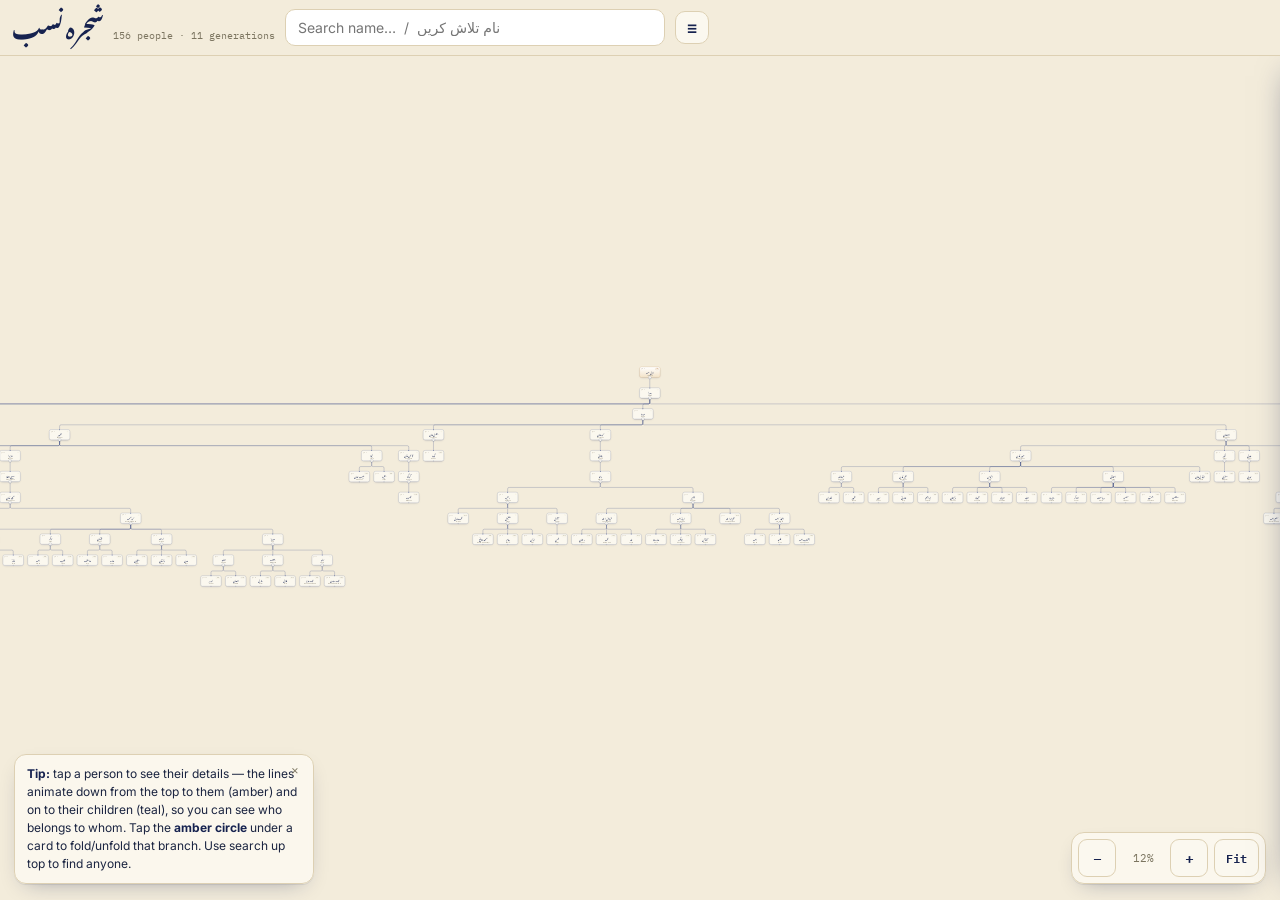
==== commit cc30b710: "Animate lineage lines, drop background rules, add Maqsood" ====
--- a/index.html
+++ b/index.html
@@ -1,184 +1,61 @@
 <!DOCTYPE html>
 <html lang="ur" dir="ltr">
 <head>
-<meta charset="UTF-8">
-<meta name="viewport" content="width=device-width, initial-scale=1, viewport-fit=cover">
-<meta name="color-scheme" content="light">
-<meta name="theme-color" content="#ffffff">
+<meta charset="UTF-8" />
+<meta name="viewport" content="width=device-width, initial-scale=1.0, maximum-scale=1.0, user-scalable=no" />
 <title>شجرہ نسب · Family Tree</title>
-<meta name="description" content="Our family tree (shajra nasab): list and tree views, search, details, and a PDF made for A4 paper.">
-<link rel="icon" href="data:image/svg+xml,%3Csvg xmlns='http://www.w3.org/2000/svg' viewBox='0 0 24 24' fill='none' stroke='%231d6b4f' stroke-width='2' stroke-linecap='round' stroke-linejoin='round'%3E%3Cpath d='M12 22v-7'/%3E%3Cpath d='M12 3a6.5 6.5 0 0 0-4.6 11.1A3.6 3.6 0 0 0 8.5 15h7a3.6 3.6 0 0 0 1.1-.9A6.5 6.5 0 0 0 12 3Z'/%3E%3C/svg%3E">
 <link rel="preconnect" href="https://fonts.googleapis.com">
 <link rel="preconnect" href="https://fonts.gstatic.com" crossorigin>
-<link href="https://fonts.googleapis.com/css2?family=Inter:wght@400;500;600;700&family=Lora:ital,wght@0,500;0,600;1,400&family=Noto+Nastaliq+Urdu:wght@400;500;700&family=Noto+Naskh+Arabic:wght@400;500;600&display=swap" rel="stylesheet">
+<link href="https://fonts.googleapis.com/css2?family=Noto+Nastaliq+Urdu:wght@400;500;700&family=Noto+Naskh+Arabic:wght@400;500;700&family=IBM+Plex+Mono:wght@400;500&family=Inter:wght@400;500;600;700&display=swap" rel="stylesheet">
 <link rel="stylesheet" href="styles.css">
-<script>
-/* apply the saved theme and view before first paint (list on phones, tree elsewhere) */
-try{
-  var t=localStorage.getItem('shajra-theme'); if(t) document.documentElement.dataset.theme=t;
-  var v=localStorage.getItem('shajra-view');
-  document.documentElement.dataset.view=(v==='tree'||v==='list')?v:(window.matchMedia('(max-width:760px)').matches?'list':'tree');
-}catch(e){ document.documentElement.dataset.view='tree'; }
-</script>
 </head>
 <body>
 
-<!-- icon sprite -->
-<svg width="0" height="0" style="position:absolute" aria-hidden="true" focusable="false">
-  <defs>
-    <symbol id="i-tree" viewBox="0 0 24 24"><path d="M12 22v-7"/><path d="M12 3a6.5 6.5 0 0 0-4.6 11.1A3.6 3.6 0 0 0 8.5 15h7a3.6 3.6 0 0 0 1.1-.9A6.5 6.5 0 0 0 12 3Z"/></symbol>
-    <symbol id="i-list" viewBox="0 0 24 24"><path d="M9 6h11M9 12h11M9 18h11"/><circle cx="4.5" cy="6" r="1.2"/><circle cx="4.5" cy="12" r="1.2"/><circle cx="4.5" cy="18" r="1.2"/></symbol>
-    <symbol id="i-search" viewBox="0 0 24 24"><circle cx="11" cy="11" r="7"/><path d="m20 20-3.5-3.5"/></symbol>
-    <symbol id="i-close" viewBox="0 0 24 24"><path d="M6 6l12 12M18 6 6 18"/></symbol>
-    <symbol id="i-plus" viewBox="0 0 24 24"><path d="M12 5v14M5 12h14"/></symbol>
-    <symbol id="i-minus" viewBox="0 0 24 24"><path d="M5 12h14"/></symbol>
-    <symbol id="i-fit" viewBox="0 0 24 24"><path d="M4 9V4h5M20 9V4h-5M4 15v5h5M20 15v5h-5"/></symbol>
-    <symbol id="i-unfold" viewBox="0 0 24 24"><path d="m7 9 5-5 5 5M7 15l5 5 5-5"/></symbol>
-    <symbol id="i-fold" viewBox="0 0 24 24"><path d="m7 4 5 5 5-5M7 20l5-5 5 5"/></symbol>
-    <symbol id="i-help" viewBox="0 0 24 24"><circle cx="12" cy="12" r="9"/><path d="M9.5 9.5a2.5 2.5 0 1 1 3.5 2.3c-.7.3-1 .9-1 1.7M12 17h.01"/></symbol>
-    <symbol id="i-info" viewBox="0 0 24 24"><circle cx="12" cy="12" r="9"/><path d="M12 11v5M12 8h.01"/></symbol>
-    <symbol id="i-chevron-down" viewBox="0 0 24 24"><path d="m6 10 6 6 6-6"/></symbol>
-    <symbol id="i-chevron-right" viewBox="0 0 24 24"><path d="m10 6 6 6-6 6"/></symbol>
-    <symbol id="i-target" viewBox="0 0 24 24"><circle cx="12" cy="12" r="3"/><circle cx="12" cy="12" r="8"/><path d="M12 2v3M12 19v3M2 12h3M19 12h3"/></symbol>
-    <symbol id="i-download" viewBox="0 0 24 24"><path d="M12 4v11M7 10l5 5 5-5M4 19h16"/></symbol>
-    <symbol id="i-more" viewBox="0 0 24 24"><circle cx="5" cy="12" r="1.6"/><circle cx="12" cy="12" r="1.6"/><circle cx="19" cy="12" r="1.6"/></symbol>
-  </defs>
-</svg>
-
-<header id="top">
-  <a class="brand" href="./" aria-label="Family tree, home">
-    <span class="brand-mark"><svg class="ic" aria-hidden="true"><use href="#i-tree"/></svg></span>
-    <span class="brand-text"><span class="brand-ur">شجرہ نسب</span><span class="brand-en">Family Tree</span></span>
-  </a>
-
+<header>
+  <div class="brand"><h1>شجرہ نسب</h1><span class="stats" id="stats"></span></div>
   <div class="search" id="searchWrap">
-    <svg class="ic s-ic" aria-hidden="true"><use href="#i-search"/></svg>
-    <input id="search" type="text" placeholder="Search a name · نام تلاش کریں" dir="auto" autocomplete="off" spellcheck="false" aria-label="Search names" aria-controls="searchResults">
-    <kbd class="s-kbd" aria-hidden="true">/</kbd>
-    <button class="s-clr" id="searchClr" aria-label="Clear search"><svg class="ic" aria-hidden="true"><use href="#i-close"/></svg></button>
-    <div class="s-results" id="searchResults" role="listbox" aria-label="Search results" hidden></div>
+    <input id="search" type="text" placeholder="Search name…  /  نام تلاش کریں" dir="auto" autocomplete="off">
+    <span class="count" id="searchCount"></span>
+    <button class="clr" id="searchClr" title="Clear">&times;</button>
   </div>
-
-  <div class="seg desk" role="group" aria-label="View">
-    <button class="seg-btn" data-view="list"><svg class="ic" aria-hidden="true"><use href="#i-list"/></svg>List <i class="u">فہرست</i></button>
-    <button class="seg-btn" data-view="tree"><svg class="ic" aria-hidden="true"><use href="#i-tree"/></svg>Tree <i class="u">شجرہ</i></button>
-  </div>
-
-  <div class="actions desk">
-    <button class="tbtn" data-menu="dlMenu" aria-haspopup="true" aria-expanded="false"><svg class="ic" aria-hidden="true"><use href="#i-download"/></svg>Download <i class="u">ڈاؤن لوڈ</i></button>
-    <button class="tbtn" data-menu="moreMenu" aria-haspopup="true" aria-expanded="false"><svg class="ic" aria-hidden="true"><use href="#i-more"/></svg>More <i class="u">مزید</i></button>
+  <div class="menuwrap">
+    <button class="menubtn" id="menuBtn" title="Menu">&#9776;</button>
+    <div class="menu" id="menu">
+      <button id="mExpand">Expand all</button>
+      <button id="mCollapse">Collapse all</button>
+      <button id="mDir">Reading direction <span class="k" id="dirK">RTL</span></button>
+      <div class="sep"></div>
+      <button id="mPng">Save image (PNG)</button>
+      <button id="mPdfLandscape">Save PDF — horizontal</button>
+      <button id="mPdfPortrait">Save PDF — vertical</button>
+      <button id="mJson">Export data (JSON)</button>
+      <button id="mPrint">Print</button>
+    </div>
   </div>
 </header>
 
-<!-- popover menus (shared by the header buttons and the phone tab bar) -->
-<div class="menu" id="dlMenu" role="menu" hidden>
-  <div class="m-title">Download <i class="u">ڈاؤن لوڈ</i></div>
-  <button role="menuitem" data-act="pdfA4">PDF for A4 printing <span class="k">readable pages</span></button>
-  <button role="menuitem" data-act="pdfSheet">PDF, one A4 sheet <span class="k">small text</span></button>
-  <button role="menuitem" data-act="png">Image (PNG) <i class="u">تصویر</i></button>
-  <button role="menuitem" data-act="json">Data file (JSON)</button>
-  <div class="sep" role="separator"></div>
-  <button role="menuitem" data-act="print">Print <i class="u">پرنٹ</i></button>
-</div>
-<div class="menu" id="moreMenu" role="menu" hidden>
-  <div class="m-title">Options <i class="u">ترتیبات</i></div>
-  <button role="menuitem" data-act="theme">Dark mode <span class="k" id="themeK">Off</span></button>
-  <button role="menuitem" data-act="layout">Tree layout <span class="k" id="layoutK">Sideways</span></button>
-  <button role="menuitem" data-act="dir">Reading direction <span class="k" id="dirK">Right to left</span></button>
-  <div class="sep" role="separator"></div>
-  <button role="menuitem" data-act="expand">Expand all <i class="u">سب کھولیں</i></button>
-  <button role="menuitem" data-act="collapse">Collapse all <i class="u">سب بند کریں</i></button>
-  <div class="sep" role="separator"></div>
-  <button role="menuitem" data-act="tips">Tips &amp; shortcuts <i class="u">ہدایات</i></button>
+<div id="stage"><div id="world"><svg id="links"></svg></div></div>
+
+<aside id="panel">
+  <h2><span>Details</span><button class="close" id="panelClose">&times;</button></h2>
+  <div class="ro-name" id="roName"></div>
+  <div class="ro-roman" id="roRoman"></div>
+  <div class="ro-rows" id="roRows"></div>
+</aside>
+
+<div id="zoomdock">
+  <button id="zoomOut">&minus;</button>
+  <span class="lvl" id="zoomLvl">100%</span>
+  <button id="zoomIn">+</button>
+  <button class="lbl" id="fit">Fit</button>
 </div>
 
-<!-- TREE VIEW -->
-<div id="treeView">
-  <div id="stage" aria-label="Family tree canvas">
-    <div id="sizer"><div id="world" class="world"><svg id="links" aria-hidden="true" focusable="false"></svg></div></div>
-  </div>
-  <div id="gens" aria-hidden="true"></div>
-  <div id="dock" role="toolbar" aria-label="Tree controls">
-    <button class="dbtn" id="zoomOut" title="Zoom out"><svg class="ic" aria-hidden="true"><use href="#i-minus"/></svg><span>Zoom out</span></button>
-    <button class="dbtn lvl" id="zoomLvl" title="Reset zoom to 100%">100%</button>
-    <button class="dbtn" id="zoomIn" title="Zoom in"><svg class="ic" aria-hidden="true"><use href="#i-plus"/></svg><span>Zoom in</span></button>
-    <span class="d-sep"></span>
-    <button class="dbtn" id="fit" title="Fit the tree to the screen"><svg class="ic" aria-hidden="true"><use href="#i-fit"/></svg><span>Fit</span></button>
-    <button class="dbtn desk" data-act="expand" title="Open every branch"><svg class="ic" aria-hidden="true"><use href="#i-unfold"/></svg><span>Expand all</span></button>
-    <button class="dbtn desk" data-act="collapse" title="Close every branch"><svg class="ic" aria-hidden="true"><use href="#i-fold"/></svg><span>Collapse all</span></button>
-    <span class="d-sep desk"></span>
-    <button class="dbtn desk" data-act="tips" title="Tips and shortcuts"><svg class="ic" aria-hidden="true"><use href="#i-help"/></svg><span>Help</span></button>
-  </div>
+<div id="hint">
+  <button class="x" id="hintX">&times;</button>
+  <b>Tip:</b> tap a person to see their details — the lines animate down from the top to them
+  (amber) and on to their children (teal), so you can see who belongs to whom. Tap the
+  <b>amber circle</b> under a card to fold/unfold that branch. Use search up top to find anyone.
 </div>
-
-<!-- LIST VIEW -->
-<div id="listView">
-  <div class="list-wrap">
-    <div class="hero">
-      <div class="hero-ur">ہمارا خاندان</div>
-      <div class="hero-en" id="listCount"></div>
-      <div class="orn" aria-hidden="true">۞</div>
-    </div>
-    <div class="list-head">
-      <div class="list-hint">Tap ▸ to open a person's children · tap a name for details</div>
-      <div class="list-actions">
-        <button class="tbtn" data-act="expand"><svg class="ic" aria-hidden="true"><use href="#i-unfold"/></svg>Expand all</button>
-        <button class="tbtn" data-act="collapse"><svg class="ic" aria-hidden="true"><use href="#i-fold"/></svg>Collapse all</button>
-      </div>
-    </div>
-    <div id="rows" role="tree" aria-label="Family list"></div>
-  </div>
-</div>
-
-<!-- DETAILS -->
-<aside id="panel" aria-label="Person details" aria-hidden="true">
-  <div class="p-handle" aria-hidden="true"></div>
-  <div class="p-head">
-    <span class="p-kicker">Details <i class="u">تفصیل</i></span>
-    <button class="tbtn p-close" id="panelClose"><svg class="ic" aria-hidden="true"><use href="#i-close"/></svg>Close</button>
-  </div>
-  <div class="p-body">
-    <h2 class="p-name" id="roName"></h2>
-    <div class="p-roman" id="roRoman"></div>
-    <div class="orn" aria-hidden="true">۞</div>
-    <div class="p-stats" id="roStats"></div>
-    <div class="p-actions" id="roActions"></div>
-    <div class="p-section" id="roFather"></div>
-    <div class="p-section" id="roChildren"></div>
-    <div class="p-section" id="roLineage"></div>
-  </div>
-</aside>
-
-<!-- phone tab bar -->
-<nav id="tabbar" class="mob" aria-label="Main">
-  <button class="tab" data-view="list"><svg class="ic" aria-hidden="true"><use href="#i-list"/></svg><span>List <i class="u">فہرست</i></span></button>
-  <button class="tab" data-view="tree"><svg class="ic" aria-hidden="true"><use href="#i-tree"/></svg><span>Tree <i class="u">شجرہ</i></span></button>
-  <button class="tab" data-menu="dlMenu" aria-haspopup="true"><svg class="ic" aria-hidden="true"><use href="#i-download"/></svg><span>Download</span></button>
-  <button class="tab" data-menu="moreMenu" aria-haspopup="true"><svg class="ic" aria-hidden="true"><use href="#i-more"/></svg><span>More <i class="u">مزید</i></span></button>
-</nav>
-
-<div id="tips" class="tips" role="dialog" aria-label="Tips and shortcuts" hidden>
-  <div class="tips-head"><b>Tips &amp; shortcuts</b><button class="ibtn" id="tipsX" aria-label="Close tips"><svg class="ic" aria-hidden="true"><use href="#i-close"/></svg></button></div>
-  <ul>
-    <li><b>List:</b> tap ▸ to open a person's children, tap a name for details.</li>
-    <li><b>Tree:</b> scroll to move around. Zoom with the buttons, a pinch, or Ctrl + scroll.</li>
-    <li><b>Details</b> show the father, children and the whole line back to the elders. Every name is tappable.</li>
-    <li><b>Download</b> gives you a PDF made for A4 paper.</li>
-  </ul>
-  <div class="keys">
-    <span><kbd>/</kbd> search</span>
-    <span><kbd>Esc</kbd> close</span>
-    <span><kbd>L</kbd> list</span>
-    <span><kbd>T</kbd> tree</span>
-    <span><kbd>+</kbd> <kbd>−</kbd> zoom</span>
-    <span><kbd>0</kbd> fit</span>
-    <span><kbd>E</kbd> expand all</span>
-    <span><kbd>C</kbd> collapse</span>
-  </div>
-</div>
-
-<div id="toast" class="toast" role="status" aria-live="polite"></div>
-<div id="printPages" aria-hidden="true"></div>
 
 <script src="script.js"></script>
 </body>
--- a/styles.css
+++ b/styles.css
@@ -1,409 +1,195 @@
-/* ============================================================
-   TOKENS  (white base, warm family palette; dark mode is opt-in)
-   ============================================================ */
 :root{
-  --bg:#ffffff;            --grid:rgba(120,94,64,.13);
-  --surface:#ffffff;       --surface-2:#faf6f0;      --surface-3:#f2ece3;
-  --border:#eae3d9;        --border-2:#d9cfc2;
-  --text:#2b2420;          --text-2:#665a52;         --text-3:#9a8d82;
-  --accent:#1d6b4f;        --accent-ink:#165540;     --accent-soft:rgba(29,107,79,.12);
-  --accent-ring:rgba(29,107,79,.28);                 --on-accent:#ffffff;
-  --gold:#b8862b;          --gold-soft:#fbf1dc;      --on-gold:#ffffff;
-  --edge:#d3c6b6;          --edge-hot:var(--accent); --band:rgba(184,134,43,.05);
-  --shadow:0 1px 2px rgba(60,40,20,.05),0 8px 20px -10px rgba(60,40,20,.22);
-  --shadow-lg:0 12px 40px -12px rgba(60,40,20,.32);
-  --glass:rgba(255,253,250,.9);
-  --glow:radial-gradient(900px 420px at 50% -80px,#fff6e6 0%,rgba(255,246,230,0) 70%);
-  --gen-0:#b8862b; --gen-1:#a8552f; --gen-2:#8a6a2e; --gen-3:#4f7d3f; --gen-4:#1d6b4f;
-  --gen-5:#2c6e8a; --gen-6:#5b5a9e; --gen-7:#8a4f7d; --gen-8:#7a5a4a;
-  --ur:"Noto Nastaliq Urdu","Noto Naskh Arabic","Segoe UI",serif;
-  --naskh:"Noto Naskh Arabic","Segoe UI",serif;
-  --serif:"Lora",Georgia,"Times New Roman",serif;
+  --paper:#f3ecdb; --rule:#ddd0b3; --margin:#cf8b7a;
+  --ink:#22357a; --ink-deep:#16224f; --ink-soft:#5b6aa8;
+  --card:#fbf8ef; --text:#1b2440; --muted:#7c7560;
+  --amber:#b06a1d; --amber-soft:#f3e3c8; --sel:#0f8a7e;
+  --node-w:172px;
+  --shadow:0 1px 0 rgba(22,34,79,.08), 0 8px 22px -12px rgba(22,34,79,.45);
+  --ar:"Noto Nastaliq Urdu","Noto Naskh Arabic","Segoe UI",serif;
+  --mono:"IBM Plex Mono",ui-monospace,Menlo,monospace;
   --sans:"Inter",system-ui,-apple-system,"Segoe UI",sans-serif;
-  --header-h:64px; --tab-h:0px; --panel-w:380px; --r:16px;
-  --ease:cubic-bezier(.2,.7,.2,1);
-  color-scheme:light;
 }
-:root[data-theme="dark"]{
-  --bg:#1a1714;            --grid:rgba(255,240,220,.08);
-  --surface:#231f1b;       --surface-2:#2a2521;      --surface-3:#332d28;
-  --border:#3a332d;        --border-2:#4a413a;
-  --text:#f1ebe3;          --text-2:#b9ada1;         --text-3:#857a70;
-  --accent:#4fb28f;        --accent-ink:#7bd0b0;     --accent-soft:rgba(79,178,143,.16);
-  --accent-ring:rgba(79,178,143,.34);                --on-accent:#0d1a15;
-  --gold:#e0b054;          --gold-soft:rgba(224,176,84,.16); --on-gold:#1a1204;
-  --edge:#4d443c;          --band:rgba(224,176,84,.05);
-  --shadow:0 1px 2px rgba(0,0,0,.3),0 8px 20px -10px rgba(0,0,0,.6);
-  --shadow-lg:0 12px 40px -12px rgba(0,0,0,.7);
-  --glass:rgba(35,31,27,.9);
-  --glow:radial-gradient(900px 420px at 50% -80px,rgba(224,176,84,.08) 0%,rgba(0,0,0,0) 70%);
-  --gen-0:#e0b054; --gen-1:#d98a6a; --gen-2:#c9a85a; --gen-3:#8ab97a; --gen-4:#4fb28f;
-  --gen-5:#6fb3d0; --gen-6:#9d9be0; --gen-7:#c98bb8; --gen-8:#b59685;
-  color-scheme:dark;
+*{box-sizing:border-box;-webkit-tap-highlight-color:transparent;}
+html,body{height:100%;margin:0;}
+body{font-family:var(--sans);color:var(--text);background:var(--paper);overflow:hidden;-webkit-font-smoothing:antialiased;}
+
+/* ---------- header ---------- */
+header{
+  position:fixed;inset:0 0 auto 0;z-index:40;display:flex;align-items:center;gap:10px;
+  padding:9px 12px;background:rgba(243,236,219,.94);backdrop-filter:blur(8px);
+  border-bottom:1px solid var(--rule);
+}
+.brand{display:flex;align-items:baseline;gap:9px;flex:none;}
+.brand h1{font-family:var(--ar);font-weight:700;font-size:23px;line-height:1;color:var(--ink-deep);margin:0;}
+.stats{font-family:var(--mono);font-size:10px;color:var(--muted);white-space:nowrap;}
+.search{position:relative;flex:1;min-width:90px;max-width:380px;}
+.search input{
+  width:100%;border:1.4px solid var(--rule);border-radius:10px;background:#fff;
+  padding:9px 30px 9px 12px;font-size:14px;color:var(--text);outline:none;
+  font-family:var(--sans);transition:border-color .12s;
+}
+.search input:focus{border-color:var(--sel);}
+.search .clr{position:absolute;right:8px;top:50%;transform:translateY(-50%);border:none;background:none;color:var(--muted);cursor:pointer;font-size:15px;display:none;}
+.search.has .clr{display:block;}
+.search .count{position:absolute;right:30px;top:50%;transform:translateY(-50%);font-family:var(--mono);font-size:10px;color:var(--sel);display:none;}
+.search.has .count{display:block;}
+.menuwrap{position:relative;flex:none;}
+.menubtn{font-family:var(--mono);font-size:17px;color:var(--ink-deep);background:var(--card);border:1px solid var(--rule);border-radius:10px;padding:7px 11px;cursor:pointer;line-height:1;}
+.menubtn:hover{background:#fff;}
+.menu{
+  position:absolute;top:46px;right:0;min-width:188px;background:#fbf8ef;border:1px solid var(--rule);
+  border-radius:12px;box-shadow:0 18px 40px -18px rgba(22,34,79,.55);padding:6px;z-index:50;
+  display:none;flex-direction:column;gap:2px;
+}
+.menu.open{display:flex;}
+.menu button{
+  font-family:var(--sans);font-size:13px;font-weight:500;color:var(--ink-deep);text-align:left;
+  background:none;border:none;border-radius:8px;padding:9px 11px;cursor:pointer;display:flex;justify-content:space-between;gap:10px;
+}
+.menu button:hover{background:#fff;}
+.menu button .k{font-family:var(--mono);font-size:10px;color:var(--muted);}
+.menu .sep{height:1px;background:var(--rule);margin:4px 2px;}
+
+/* ---------- stage ---------- */
+#stage{
+  position:fixed;inset:54px 0 0 0;overflow:hidden;cursor:grab;touch-action:none;
+  background:var(--paper);
+}
+#stage.panning{cursor:grabbing;}
+#world{position:absolute;top:0;left:0;transform-origin:0 0;}
+#links{position:absolute;top:0;left:0;overflow:visible;pointer-events:none;}
+
+.node{
+  position:absolute;width:var(--node-w);background:var(--card);border:1.6px solid var(--ink);
+  border-radius:15px;box-shadow:var(--shadow);padding:9px 12px 12px;cursor:pointer;
+  transition:box-shadow .14s,border-color .14s,opacity .14s;user-select:none;
+}
+.node:hover{border-color:var(--ink-deep);}
+.node.root{border-color:var(--amber);background:linear-gradient(180deg,#fff,var(--amber-soft));}
+.node.selected{border-color:var(--sel);box-shadow:0 0 0 3px rgba(15,138,126,.22),0 14px 30px -14px rgba(15,138,126,.5);}
+.node.lineage{border-color:var(--amber);box-shadow:0 0 0 2px rgba(176,106,29,.25),var(--shadow);}
+.node.match{border-color:var(--sel);box-shadow:0 0 0 3px rgba(15,138,126,.35);}
+.node.dim{opacity:.28;}
+.node .meta{display:flex;justify-content:space-between;align-items:center;font-family:var(--mono);font-size:9.5px;color:var(--muted);margin-bottom:3px;}
+.node .tag{font-family:var(--mono);font-size:8.5px;font-weight:500;padding:1px 5px;border-radius:5px;border:1px solid var(--rule);color:var(--muted);}
+.node.root .tag{color:var(--amber);border-color:var(--amber);}
+.node .name{font-family:var(--ar);font-weight:500;font-size:21px;line-height:1.55;color:var(--ink-deep);direction:rtl;text-align:center;min-height:30px;word-break:break-word;}
+.node .roman{font-family:var(--sans);font-size:11px;font-style:italic;color:var(--muted);text-align:center;margin-top:1px;min-height:14px;}
+.node::before{content:"";position:absolute;left:50%;top:-4px;transform:translateX(-50%);width:7px;height:7px;border-radius:50%;background:var(--ink);border:1.5px solid var(--card);}
+.node.root::before{display:none;}
+
+/* collapse / expand control + leaf dot */
+.collapse-btn{
+  position:absolute;left:50%;bottom:-12px;transform:translateX(-50%);
+  min-width:24px;height:24px;padding:0 7px;border-radius:13px;border:1.6px solid var(--ink);
+  background:var(--card);color:var(--ink-deep);font-family:var(--mono);font-size:11px;font-weight:600;
+  display:flex;align-items:center;justify-content:center;cursor:pointer;z-index:2;line-height:1;
+  box-shadow:0 2px 6px -2px rgba(22,34,79,.4);
+}
+.collapse-btn.collapsed{background:var(--amber);border-color:var(--amber);color:#fff;}
+.leafdot{position:absolute;left:50%;bottom:-4px;transform:translateX(-50%);width:7px;height:7px;border-radius:50%;background:var(--paper);border:1.5px solid var(--ink);}
+
+path.edge{fill:none;stroke:var(--ink);stroke-width:1.7;transition:stroke .14s,stroke-width .14s,opacity .14s;}
+path.edge.hot{stroke:var(--amber);stroke-width:2.8;}
+path.edge.kin{stroke:var(--sel);stroke-width:2.4;}
+path.edge.dim{opacity:.22;}
+
+/* lineage animation: when a person is selected, lines draw in one generation
+   at a time — down the ancestor line (amber) to them, then on through their
+   descendants (teal). --i = generation of the parent, --step = time per generation. */
+path.edge.hot,path.edge.kin{
+  stroke-dasharray:1 1;stroke-dashoffset:1;
+  animation:edgeDraw var(--step,.32s) linear forwards;
+  animation-delay:calc(var(--i,0) * var(--step,.32s));
+}
+@keyframes edgeDraw{to{stroke-dashoffset:0;}}
+/* moving dashes on top of a drawn line, travelling parent → child */
+path.flow{
+  fill:none;stroke:#fff;stroke-width:1.3;stroke-linecap:round;stroke-dasharray:3 13;opacity:0;
+  animation:edgeFlow 1.1s linear infinite,flowIn .3s ease forwards;
+  animation-delay:0s,calc((var(--i,0) + 1) * var(--step,.32s));
+}
+@keyframes edgeFlow{from{stroke-dashoffset:16;}to{stroke-dashoffset:0;}}
+@keyframes flowIn{to{opacity:.85;}}
+/* a card lights up with a pulse when its line reaches it */
+.node.lineage{--pulse:rgba(176,106,29,.4);}
+.node.kin{border-color:var(--sel);--pulse:rgba(15,138,126,.35);}
+.node.selected{--pulse:rgba(15,138,126,.5);}
+.node.lineage,.node.kin,.node.selected{
+  animation:nodeArrive .6s ease-out backwards;
+  animation-delay:calc(var(--i,0) * var(--step,.32s));
+}
+@keyframes nodeArrive{
+  0%{border-color:var(--ink);box-shadow:var(--shadow);}
+  35%{box-shadow:0 0 0 8px var(--pulse),var(--shadow);}
+}
+@media (prefers-reduced-motion:reduce){
+  path.edge.hot,path.edge.kin,.node.lineage,.node.kin,.node.selected,.lineage-list li{animation:none;stroke-dashoffset:0;}
+  path.flow{display:none;}
+}
+@media print{
+  path.edge.hot,path.edge.kin,.node.lineage,.node.kin,.node.selected,.lineage-list li{animation:none;stroke-dashoffset:0;}
+  path.flow{display:none;}
 }
 
-/* ============================================================
-   BASE
-   ============================================================ */
-*{box-sizing:border-box;-webkit-tap-highlight-color:transparent;}
-html,body{height:100%;margin:0;}
-body{
-  font-family:var(--sans);font-size:15px;line-height:1.45;color:var(--text);background:var(--bg);
-  overflow:hidden;-webkit-font-smoothing:antialiased;text-rendering:optimizeLegibility;
+/* ---------- edit panel ---------- */
+#panel{
+  position:fixed;top:54px;right:0;bottom:0;width:308px;z-index:35;
+  background:linear-gradient(180deg,#fbf8ef,#f6efde);border-left:1px solid var(--rule);
+  box-shadow:-12px 0 30px -22px rgba(22,34,79,.5);transform:translateX(100%);
+  transition:transform .22s cubic-bezier(.4,0,.2,1);display:flex;flex-direction:column;padding:16px;overflow-y:auto;
 }
-button{font:inherit;color:inherit;}
-:focus-visible{outline:2px solid var(--accent);outline-offset:2px;}
-.ic{width:18px;height:18px;flex:none;fill:none;stroke:currentColor;stroke-width:1.9;stroke-linecap:round;stroke-linejoin:round;}
-.mob{display:none!important;}
-.u{font-family:var(--naskh);font-style:normal;font-weight:500;font-size:.95em;color:var(--text-3);direction:rtl;unicode-bidi:isolate;margin-left:.4em;}
-.orn{font-family:var(--naskh);font-size:18px;line-height:1;color:var(--gold);text-align:center;letter-spacing:.3em;margin:6px 0;}
-.elder{
-  display:inline-flex;align-items:center;gap:4px;font-family:var(--naskh);font-size:12.5px;font-weight:600;color:var(--gold);
-  background:var(--gold-soft);border:1px solid rgba(184,134,43,.3);padding:1px 8px 2px;border-radius:999px;white-space:nowrap;direction:rtl;vertical-align:middle;
+#panel.open{transform:translateX(0);}
+#panel h2{font-family:var(--mono);font-size:11px;letter-spacing:.1em;text-transform:uppercase;color:var(--muted);margin:0 0 12px;display:flex;justify-content:space-between;align-items:center;}
+#panel .close{cursor:pointer;font-family:var(--mono);color:var(--muted);border:none;background:none;font-size:16px;}
+.ro-name{font-family:var(--ar);font-size:30px;font-weight:500;color:var(--ink-deep);direction:rtl;text-align:right;line-height:1.7;margin-top:2px;}
+.ro-roman{font-family:var(--sans);font-style:italic;color:var(--muted);text-align:right;margin-bottom:4px;}
+.ro-rows{margin-top:10px;display:flex;flex-direction:column;gap:8px;}
+.ro-row{display:flex;justify-content:space-between;gap:10px;font-size:13px;color:var(--text);border-top:1px solid var(--rule);padding-top:8px;}
+.ro-row span{font-family:var(--mono);font-size:10px;color:var(--muted);text-transform:uppercase;letter-spacing:.06em;padding-top:2px;}
+.ro-row b{font-weight:600;text-align:right;}
+.ro-row b.ur{font-family:var(--ar);font-size:17px;font-weight:500;direction:rtl;}
+.ro-row.col{flex-direction:column;align-items:stretch;gap:5px;}
+/* "line from top": vertical list of ancestors joined by a connector, appearing
+   in step with the tree animation */
+.lineage-list{list-style:none;margin:2px 0 0;padding:0;direction:rtl;}
+.lineage-list li{
+  position:relative;display:flex;align-items:center;gap:8px;padding:1px 24px 1px 0;cursor:pointer;border-radius:8px;
+  animation:listIn .35s ease-out backwards;animation-delay:calc(var(--i,0) * var(--step,.32s));
 }
-kbd{
-  display:inline-block;min-width:20px;padding:1px 5px;border-radius:6px;border:1px solid var(--border-2);
-  background:var(--surface-2);font:inherit;font-size:11px;font-weight:600;line-height:1.5;color:var(--text-2);
-  text-align:center;box-shadow:inset 0 -1px 0 var(--border-2);
+.lineage-list li:hover{background:rgba(176,106,29,.08);}
+.lineage-list li::before{content:"";position:absolute;right:4px;top:50%;margin-top:-5px;width:10px;height:10px;box-sizing:border-box;border-radius:50%;background:var(--card);border:2px solid var(--amber);z-index:1;}
+.lineage-list li::after{content:"";position:absolute;right:8px;top:50%;height:100%;width:2px;background:var(--amber);opacity:.5;}
+.lineage-list li:last-child::after{display:none;}
+.lineage-list li b.ur{font-family:var(--ar);font-size:17px;font-weight:500;color:var(--ink-deep);line-height:1.75;}
+.lineage-list li em{font-family:var(--sans);font-size:11px;color:var(--muted);direction:ltr;}
+.lineage-list li.me::before{background:var(--sel);border-color:var(--sel);}
+.lineage-list li.me b.ur{color:var(--sel);}
+@keyframes listIn{from{opacity:0;transform:translateY(-4px);}}
+
+/* ---------- floating zoom cluster ---------- */
+#zoomdock{
+  position:fixed;right:14px;bottom:16px;z-index:30;display:flex;align-items:center;gap:6px;
+  background:rgba(251,248,239,.95);border:1px solid var(--rule);border-radius:13px;padding:6px;
+  box-shadow:var(--shadow);backdrop-filter:blur(4px);
 }
-/* labelled button */
-.tbtn{
-  display:inline-flex;align-items:center;gap:7px;height:40px;padding:0 13px;border-radius:11px;
-  border:1px solid var(--border);background:var(--surface);color:var(--text);font-size:14px;font-weight:500;cursor:pointer;
-  white-space:nowrap;transition:background .15s,border-color .15s,transform .1s;
+#zoomdock button{font-family:var(--mono);font-size:15px;font-weight:600;color:var(--ink-deep);background:var(--card);border:1px solid var(--rule);border-radius:9px;width:38px;height:38px;cursor:pointer;}
+#zoomdock button:hover{background:#fff;}
+#zoomdock button.lbl{width:auto;padding:0 11px;font-size:12px;}
+#zoomdock .lvl{font-family:var(--mono);font-size:11px;color:var(--muted);width:42px;text-align:center;}
+
+/* ---------- hint chip ---------- */
+#hint{
+  position:fixed;left:14px;bottom:16px;z-index:30;max-width:300px;
+  background:rgba(251,248,239,.95);border:1px solid var(--rule);border-radius:12px;padding:10px 12px;
+  box-shadow:var(--shadow);backdrop-filter:blur(4px);font-size:12px;line-height:1.5;color:var(--text);
 }
-.tbtn:hover{background:var(--surface-2);border-color:var(--border-2);}
-.tbtn:active{transform:scale(.98);}
-.tbtn .ic{color:var(--accent);}
-.tbtn.primary{background:var(--accent);border-color:var(--accent);color:var(--on-accent);}
-.tbtn.primary .ic,.tbtn.primary .u{color:inherit;}
-.tbtn.primary:hover{filter:brightness(1.06);}
-.ibtn{display:inline-flex;align-items:center;justify-content:center;width:36px;height:36px;border-radius:10px;border:none;background:none;color:var(--text-2);cursor:pointer;}
-.ibtn:hover{background:var(--surface-3);color:var(--text);}
+#hint b{color:var(--ink-deep);}
+#hint .x{position:absolute;top:5px;right:8px;cursor:pointer;color:var(--muted);border:none;background:none;font-family:var(--mono);}
 
-/* ============================================================
-   HEADER
-   ============================================================ */
-header{
-  position:fixed;inset:0 0 auto 0;height:var(--header-h);z-index:40;display:flex;align-items:center;gap:12px;padding:0 16px;
-  background:var(--glass);backdrop-filter:blur(12px);-webkit-backdrop-filter:blur(12px);border-bottom:1px solid var(--border);
+@media (max-width:720px){
+  .brand .stats{display:none;}
+  #hint{display:none;}
+  #panel{width:100%;}
+  #zoomdock{bottom:14px;}
 }
-.brand{display:flex;align-items:center;gap:10px;flex:none;text-decoration:none;color:inherit;}
-.brand-mark{display:inline-flex;align-items:center;justify-content:center;width:38px;height:38px;border-radius:12px;background:var(--accent-soft);color:var(--accent);}
-.brand-mark .ic{width:22px;height:22px;stroke-width:2;}
-.brand-text{display:flex;flex-direction:column;line-height:1;}
-.brand-ur{font-family:var(--ur);font-weight:700;font-size:21px;line-height:1.6;color:var(--text);}
-.brand-en{font-family:var(--serif);font-style:italic;font-size:12.5px;line-height:1;color:var(--text-2);margin-top:-2px;}
-.actions{display:flex;align-items:center;gap:8px;flex:none;}
-
-/* view switch */
-.seg{display:flex;flex:none;padding:3px;border:1px solid var(--border);border-radius:12px;background:var(--surface-2);}
-.seg-btn{display:inline-flex;align-items:center;gap:7px;height:34px;padding:0 14px;border:none;border-radius:9px;background:none;font-size:14px;font-weight:500;color:var(--text-2);cursor:pointer;}
-.seg-btn.on{background:var(--surface);color:var(--text);box-shadow:var(--shadow);}
-.seg-btn.on .ic{color:var(--accent);}
-
-/* search */
-.search{position:relative;flex:1;min-width:0;max-width:440px;margin:0 auto;}
-.search input{
-  width:100%;height:42px;border:1px solid var(--border);border-radius:12px;background:var(--surface);
-  padding:0 40px 0 40px;font:inherit;font-size:15px;color:var(--text);outline:none;transition:border-color .15s,box-shadow .15s;
-}
-.search input::placeholder{color:var(--text-3);}
-.search input:focus{border-color:var(--accent);box-shadow:0 0 0 3px var(--accent-soft);}
-.s-ic{position:absolute;left:13px;top:12px;color:var(--text-3);pointer-events:none;}
-.s-kbd{position:absolute;right:11px;top:11px;pointer-events:none;}
-.search.has .s-kbd{display:none;}
-.s-clr{position:absolute;right:6px;top:6px;width:30px;height:30px;border:none;background:none;border-radius:8px;color:var(--text-3);cursor:pointer;display:none;align-items:center;justify-content:center;}
-.search.has .s-clr{display:inline-flex;}
-.s-clr:hover{background:var(--surface-3);color:var(--text);}
-.s-results{
-  position:absolute;top:48px;left:0;right:0;z-index:50;padding:6px;max-height:min(60vh,460px);overflow:auto;scrollbar-width:thin;
-  background:var(--surface);border:1px solid var(--border);border-radius:14px;box-shadow:var(--shadow-lg);
-}
-.s-head{padding:6px 10px 4px;font-size:11px;font-weight:600;letter-spacing:.08em;text-transform:uppercase;color:var(--text-3);}
-.s-empty{padding:10px 12px;font-size:13px;color:var(--text-3);}
-.s-res{display:flex;align-items:center;justify-content:space-between;gap:12px;width:100%;padding:7px 10px;border:none;background:none;border-radius:10px;cursor:pointer;text-align:left;}
-.s-res:hover,.s-res.active{background:var(--surface-2);}
-.s-res .l{display:flex;flex-direction:column;gap:1px;min-width:0;}
-.s-res .en{font-size:13.5px;font-weight:600;color:var(--text);}
-.s-res .g{font-size:12px;color:var(--text-3);white-space:nowrap;overflow:hidden;text-overflow:ellipsis;}
-.s-res .ur{font-family:var(--ur);font-size:19px;line-height:1.6;color:var(--text);direction:rtl;flex:none;padding-top:4px;}
-
-/* popover menus */
-.menu{
-  position:fixed;top:calc(var(--header-h) - 6px);right:16px;min-width:270px;z-index:50;padding:6px;display:flex;flex-direction:column;gap:1px;
-  background:var(--surface);border:1px solid var(--border);border-radius:14px;box-shadow:var(--shadow-lg);
-}
-.menu[hidden]{display:none;}
-.m-title{padding:8px 11px 6px;font-size:11px;font-weight:600;letter-spacing:.1em;text-transform:uppercase;color:var(--text-3);}
-.m-title .u{text-transform:none;letter-spacing:0;font-size:13px;}
-.menu button{
-  display:flex;justify-content:space-between;align-items:center;gap:12px;width:100%;min-height:42px;padding:8px 11px;
-  font-size:14.5px;font-weight:500;color:var(--text);text-align:left;background:none;border:none;border-radius:9px;cursor:pointer;
-}
-.menu button:hover{background:var(--surface-2);}
-.menu .k{font-size:11.5px;font-weight:600;color:var(--accent-ink);background:var(--accent-soft);padding:2px 8px;border-radius:6px;white-space:nowrap;}
-.menu .sep{height:1px;background:var(--border);margin:5px 4px;}
-
-/* ============================================================
-   VIEWS
-   ============================================================ */
-#treeView,#listView{position:fixed;inset:var(--header-h) 0 var(--tab-h) 0;}
-body.panel-open #treeView,body.panel-open #listView{right:var(--panel-w);}   /* make room for the details panel */
-html[data-view="list"] #treeView{display:none;}
-html[data-view="tree"] #listView{display:none;}
-
-/* ---------- tree: a scrolling canvas ---------- */
-#stage{
-  position:absolute;inset:0;overflow:auto;cursor:grab;touch-action:none;overscroll-behavior:contain;
-  background-color:var(--bg);
-  background-image:var(--glow),radial-gradient(var(--grid) 1px,transparent 1.3px);
-  background-size:auto,22px 22px;background-position:0 0,11px 11px;
-}
-#stage.panning{cursor:grabbing;}
-#sizer{position:relative;}
-#world{position:absolute;top:0;left:0;transform-origin:0 0;}
-#links{position:absolute;top:0;left:0;overflow:visible;pointer-events:none;}
-.band{fill:var(--band);}
-path.edge{fill:none;stroke:var(--edge);stroke-width:1.8;transition:stroke .15s,stroke-width .15s,opacity .15s;}
-path.edge.hot{stroke:var(--edge-hot);stroke-width:3;}
-path.edge.dim{opacity:.25;}
-
-/* generation labels: left edge (top-down) or top edge (sideways) */
-#gens{position:absolute;inset:0;pointer-events:none;z-index:3;transition:opacity .2s;}
-#gens.hidden{opacity:0;}
-.gen{
-  position:absolute;left:12px;top:0;transform:translateY(-50%);display:flex;align-items:center;gap:7px;height:28px;
-  padding:0 11px 0 9px;border-radius:999px;background:var(--glass);border:1px solid var(--border);
-  font-size:12px;font-weight:600;letter-spacing:.04em;color:var(--text-2);white-space:nowrap;
-  backdrop-filter:blur(6px);-webkit-backdrop-filter:blur(6px);
-}
-.gen .u{font-size:13px;}
-#gens.side .gen{transform:translateX(-50%);}
-.gen i{width:8px;height:8px;border-radius:50%;background:var(--gc,var(--accent));}
-
-/* person card */
-.node{
-  position:absolute;width:var(--node-w);height:var(--node-h);padding:0 12px;
-  display:flex;align-items:center;justify-content:center;
-  background:var(--surface);border:1px solid var(--border-2);border-radius:var(--r);box-shadow:var(--shadow);
-  cursor:pointer;user-select:none;-webkit-user-select:none;
-  transition:box-shadow .15s,border-color .15s,opacity .15s,background .15s;
-}
-.node:hover{border-color:var(--text-3);box-shadow:var(--shadow-lg);}
-.node::after{content:"";position:absolute;left:16px;right:16px;top:-1px;height:3px;border-radius:0 0 3px 3px;background:var(--gc,var(--accent));}
-.world.side .node::after{left:auto;right:-1px;top:16px;bottom:16px;width:3px;height:auto;border-radius:3px 0 0 3px;}
-.world.side.ltr .node::after{right:auto;left:-1px;border-radius:0 3px 3px 0;}
-.node .body{width:100%;text-align:center;}
-.node .name{display:block;width:100%;font-family:var(--ur);font-weight:500;font-size:26px;line-height:1.9;color:var(--text);direction:rtl;white-space:nowrap;}
-.node .roman{font-family:var(--serif);font-size:12px;font-weight:500;letter-spacing:.08em;text-transform:uppercase;color:var(--text-3);white-space:nowrap;overflow:hidden;text-overflow:ellipsis;margin-top:8px;}
-.node .roman:empty{display:none;}
-.node.root{border-color:var(--gold);}
-.node.selected{border-color:var(--accent);box-shadow:0 0 0 3px var(--accent-ring),var(--shadow-lg);}
-.node.lineage{border-color:var(--accent);background:linear-gradient(var(--accent-soft),var(--accent-soft)),var(--surface);}
-.node.match{border-color:var(--accent);box-shadow:0 0 0 3px var(--accent-ring),var(--shadow);}
-.node.dim{opacity:.3;}
-
-/* fold / unfold pill: under the card (top-down) or on the outgoing side (sideways) */
-.pill{
-  position:absolute;left:50%;bottom:-15px;transform:translateX(-50%);z-index:2;
-  height:30px;min-width:30px;padding:0 9px;border-radius:999px;border:1px solid var(--border-2);
-  background:var(--surface);color:var(--text-2);font-size:12.5px;font-weight:600;line-height:1;font-variant-numeric:tabular-nums;
-  display:inline-flex;align-items:center;justify-content:center;gap:3px;cursor:pointer;box-shadow:var(--shadow);
-  transition:background .15s,color .15s,border-color .15s;
-}
-.pill .ic{width:15px;height:15px;stroke-width:2.2;}
-.pill:hover{color:var(--text);border-color:var(--text-3);}
-.pill.collapsed{background:var(--gold);border-color:var(--gold);color:var(--on-gold);}
-.pill.collapsed:hover{filter:brightness(1.06);}
-.world.side .pill{left:-16px;bottom:auto;top:50%;transform:translateY(-50%);}
-.world.side.ltr .pill{left:auto;right:-16px;}
-
-/* toolbar */
-#dock{
-  position:fixed;right:16px;bottom:calc(16px + var(--tab-h) + env(safe-area-inset-bottom,0px));z-index:30;display:flex;align-items:center;gap:2px;padding:5px;
-  background:var(--glass);border:1px solid var(--border);border-radius:14px;box-shadow:var(--shadow-lg);
-  backdrop-filter:blur(10px);-webkit-backdrop-filter:blur(10px);transition:right .3s var(--ease);
-}
-body.panel-open #dock,body.panel-open .tips{right:calc(var(--panel-w) + 16px);}
-.dbtn{display:inline-flex;align-items:center;gap:7px;height:40px;padding:0 12px;border:none;border-radius:10px;background:transparent;font-size:13.5px;font-weight:500;color:var(--text);cursor:pointer;white-space:nowrap;}
-.dbtn .ic{color:var(--accent);}
-.dbtn:hover{background:var(--surface-3);}
-.dbtn.lvl{min-width:54px;justify-content:center;font-variant-numeric:tabular-nums;color:var(--text-2);}
-.d-sep{width:1px;height:24px;background:var(--border);margin:0 4px;}
-
-/* ---------- list ---------- */
-#listView{overflow:auto;overscroll-behavior:contain;scrollbar-width:thin;background:var(--glow),var(--bg);}
-.list-wrap{max-width:880px;margin:0 auto;padding:22px 20px 120px;}
-.hero{text-align:center;margin:4px 0 14px;}
-.hero-ur{font-family:var(--ur);font-weight:700;font-size:34px;line-height:1.8;color:var(--text);direction:rtl;}
-.hero-en{font-family:var(--serif);font-style:italic;font-size:15px;color:var(--text-2);margin-top:8px;}
-.list-head{display:flex;align-items:center;justify-content:space-between;gap:12px;flex-wrap:wrap;margin:0 0 12px;}
-.list-hint{font-size:13px;color:var(--text-3);}
-.list-actions{display:flex;gap:8px;}
-#rows{border:1px solid var(--border);border-radius:16px;background:var(--surface);overflow:hidden;box-shadow:var(--shadow);}
-.row-empty{padding:24px;text-align:center;color:var(--text-3);}
-.row{
-  display:flex;align-items:center;gap:8px;min-height:62px;padding:6px 10px 6px 0;position:relative;
-  border-top:1px solid var(--border);cursor:pointer;transition:background .12s;
-}
-.row:first-child{border-top:none;}
-.row:hover{background:var(--surface-2);}
-.row.selected{background:linear-gradient(var(--accent-soft),var(--accent-soft)),var(--surface);}
-.row.selected::before{content:"";position:absolute;left:0;top:0;bottom:0;width:4px;background:var(--accent);}
-.row.match .ur{color:var(--accent-ink);}
-.row.dim .names,.row.dim .badge,.row.dim .gchip{opacity:.5;}
-.row .indent{display:flex;align-self:stretch;flex:none;margin-left:14px;}
-.row .indent i{display:block;width:22px;border-right:1.5px solid var(--border-2);margin:-6px 0;}
-.row .tg{display:inline-flex;align-items:center;justify-content:center;flex:none;width:38px;height:38px;border-radius:50%;border:1px solid var(--border-2);background:var(--surface);color:var(--accent);cursor:pointer;margin-left:4px;}
-.row .tg .ic{stroke-width:2.2;}
-.row .tg:hover{border-color:var(--accent);background:var(--accent-soft);}
-.row .tg.leaf{border:none;background:none;cursor:default;}
-.row .tg.leaf i{width:8px;height:8px;border-radius:50%;background:var(--gc,var(--border-2));opacity:.7;}
-.row .names{display:flex;align-items:center;gap:12px;flex:1;min-width:0;flex-wrap:wrap;padding-top:2px;}
-.row .ur{font-family:var(--ur);font-size:23px;line-height:1.7;color:var(--text);direction:rtl;}
-.row .en{font-family:var(--serif);font-size:12.5px;font-weight:500;letter-spacing:.08em;text-transform:uppercase;color:var(--text-3);}
-.row .badge{flex:none;font-size:12px;font-weight:600;color:var(--text-2);background:var(--surface-3);padding:3px 9px;border-radius:999px;white-space:nowrap;}
-.row .gchip{display:inline-flex;align-items:center;gap:6px;flex:none;font-size:11.5px;font-weight:600;color:var(--text-3);white-space:nowrap;}
-.row .gchip i{width:8px;height:8px;border-radius:50%;background:var(--gc,var(--accent));}
-.row .info{display:inline-flex;align-items:center;gap:5px;flex:none;height:34px;padding:0 10px;border-radius:9px;border:1px solid var(--border);background:var(--surface);color:var(--text-2);font-size:13px;font-weight:500;cursor:pointer;}
-.row .info .ic{color:var(--accent);}
-.row .info:hover{color:var(--text);border-color:var(--border-2);background:var(--surface-2);}
-
-/* ============================================================
-   DETAILS PANEL (side sheet on desktop, bottom sheet on phones)
-   ============================================================ */
-#panel{
-  position:fixed;top:var(--header-h);right:0;bottom:0;width:var(--panel-w);z-index:35;display:flex;flex-direction:column;
-  background:var(--surface);border-left:1px solid var(--border);box-shadow:var(--shadow-lg);
-  transform:translateX(calc(100% + 24px));transition:transform .3s var(--ease);
-}
-#panel.open{transform:none;}
-.p-handle{display:none;}
-.p-head{display:flex;align-items:center;justify-content:space-between;padding:12px 14px 0 22px;flex:none;}
-.p-kicker{font-size:11px;font-weight:600;letter-spacing:.1em;text-transform:uppercase;color:var(--text-3);}
-.p-kicker .u{text-transform:none;letter-spacing:0;font-size:13px;}
-.p-close{height:36px;padding:0 11px;}
-.p-body{flex:1;min-height:0;overflow:auto;padding:4px 22px 28px;overscroll-behavior:contain;scrollbar-width:thin;}
-.p-name{font-family:var(--ur);font-weight:500;font-size:38px;line-height:1.8;color:var(--text);direction:rtl;text-align:center;margin:0;}
-.p-roman{font-family:var(--serif);font-size:13px;font-weight:500;letter-spacing:.12em;text-transform:uppercase;color:var(--text-3);text-align:center;margin-top:2px;display:flex;justify-content:center;align-items:center;gap:10px;flex-wrap:wrap;}
-.p-roman .elder{text-transform:none;letter-spacing:0;}
-.p-stats{display:grid;grid-template-columns:repeat(3,minmax(0,1fr));gap:8px;margin:14px 0 12px;}
-.stat{background:var(--surface-2);border:1px solid var(--border);border-radius:12px;padding:10px 10px;min-width:0;text-align:center;}
-.stat b{display:block;font-size:24px;font-weight:600;line-height:1.1;font-variant-numeric:tabular-nums;color:var(--gc,var(--text));}
-.stat span{display:block;font-size:10.5px;font-weight:600;letter-spacing:.05em;line-height:1.3;text-transform:uppercase;color:var(--text-3);margin-top:4px;}
-.stat span .u{display:block;text-transform:none;letter-spacing:0;font-size:12.5px;}
-.stat span .u::before{content:none;}
-.p-actions{display:flex;flex-wrap:wrap;gap:8px;margin-bottom:6px;}
-.p-section:empty{display:none;}
-.p-section{margin-top:20px;}
-.p-label{display:flex;justify-content:space-between;align-items:baseline;font-size:11px;font-weight:600;letter-spacing:.1em;text-transform:uppercase;color:var(--text-3);margin-bottom:8px;}
-.p-label .u{text-transform:none;letter-spacing:0;font-size:13.5px;}
-.p-empty{font-size:14px;color:var(--text-3);}
-.people{display:flex;flex-direction:column;gap:6px;}
-.person{display:flex;align-items:center;justify-content:space-between;gap:10px;width:100%;padding:6px 12px;border:1px solid var(--border);background:var(--surface);border-radius:12px;cursor:pointer;text-align:left;transition:background .15s,border-color .15s;}
-.person:hover{background:var(--surface-2);border-color:var(--border-2);}
-.person .l{display:flex;align-items:center;gap:8px;min-width:0;}
-.person .en{font-family:var(--serif);font-size:12px;font-weight:500;letter-spacing:.08em;text-transform:uppercase;color:var(--text-2);white-space:nowrap;overflow:hidden;text-overflow:ellipsis;}
-.person .n{font-size:11.5px;font-weight:600;color:var(--text-3);background:var(--surface-3);padding:1px 7px;border-radius:6px;font-variant-numeric:tabular-nums;}
-.person .ur{font-family:var(--ur);font-size:21px;line-height:1.7;color:var(--text);direction:rtl;flex:none;padding-top:3px;}
-.rail{display:flex;flex-direction:column;gap:6px;position:relative;padding-left:18px;}
-.rail::before{content:"";position:absolute;left:5px;top:14px;bottom:14px;width:2px;border-radius:2px;background:var(--border-2);}
-.rail .person{position:relative;}
-.rail .person::before{content:"";position:absolute;left:-12px;top:50%;width:8px;height:8px;border-radius:50%;background:var(--surface);border:2px solid var(--border-2);transform:translate(-50%,-50%);}
-.rail .person.me{border-color:var(--accent);background:linear-gradient(var(--accent-soft),var(--accent-soft)),var(--surface);}
-.rail .person.me::before{background:var(--accent);border-color:var(--accent);}
-
-/* ============================================================
-   TIPS · TOAST · TAB BAR
-   ============================================================ */
-.tips{
-  position:fixed;right:16px;bottom:calc(76px + var(--tab-h) + env(safe-area-inset-bottom,0px));z-index:31;width:min(380px,calc(100vw - 32px));padding:14px 16px 16px;
-  background:var(--surface);border:1px solid var(--border);border-radius:16px;box-shadow:var(--shadow-lg);transition:right .3s var(--ease);
-}
-.tips[hidden]{display:none;}
-.tips-head{display:flex;align-items:center;justify-content:space-between;margin-bottom:6px;font-size:15px;}
-.tips ul{margin:0;padding:0 0 0 18px;font-size:14px;line-height:1.6;color:var(--text-2);}
-.tips ul b{color:var(--text);font-weight:600;}
-.keys{display:flex;flex-wrap:wrap;gap:6px 14px;margin-top:12px;padding-top:12px;border-top:1px solid var(--border);font-size:12.5px;color:var(--text-2);}
-
-.toast{
-  position:fixed;left:50%;bottom:calc(24px + var(--tab-h) + env(safe-area-inset-bottom,0px));z-index:45;max-width:calc(100vw - 32px);padding:11px 16px;
-  background:var(--text);color:var(--bg);border-radius:12px;font-size:14px;text-align:center;box-shadow:var(--shadow-lg);
-  opacity:0;transform:translate(-50%,8px);transition:opacity .25s,transform .25s;pointer-events:none;
-}
-.toast .u{color:var(--gold);font-size:15px;}
-.toast .u::before{content:none;}
-.toast.show{opacity:1;transform:translate(-50%,0);}
-
-#tabbar{
-  position:fixed;left:0;right:0;bottom:0;z-index:38;height:calc(var(--tab-h) + env(safe-area-inset-bottom,0px));padding-bottom:env(safe-area-inset-bottom,0px);
-  display:flex;align-items:stretch;background:var(--glass);backdrop-filter:blur(12px);-webkit-backdrop-filter:blur(12px);border-top:1px solid var(--border);
-}
-.tab{flex:1;display:flex;flex-direction:column;align-items:center;justify-content:center;gap:3px;border:none;background:none;font-size:11.5px;font-weight:600;color:var(--text-3);cursor:pointer;}
-.tab .ic{width:22px;height:22px;}
-.tab .u{font-size:12px;}
-.tab.on{color:var(--accent);}
-.tab.on .u{color:var(--accent);}
-
-/* ============================================================
-   PRINT: the rendered A4 pages, one per sheet
-   ============================================================ */
-#printPages{display:none;}
-@media print{
-  @page{size:A4 portrait;margin:0;}
-  html,body{height:auto;overflow:visible;background:#fff;}
-  body>*:not(#printPages){display:none!important;}
-  #printPages{display:block;}
-  #printPages img{display:block;width:210mm;height:297mm;break-after:page;page-break-after:always;}
-  #printPages img:last-child{break-after:auto;page-break-after:auto;}
-}
-
-/* ============================================================
-   PHONES
-   ============================================================ */
-@media (max-width:760px){
-  :root{--header-h:60px;--tab-h:64px;}
-  .desk{display:none!important;}
-  .mob{display:flex!important;}
-  header{gap:8px;padding:0 10px;}
-  .brand{gap:8px;}
-  .brand-mark{width:34px;height:34px;}
-  .brand-en{display:none;}
-  .brand-ur{font-size:21px;padding-top:6px;}
-  .search{max-width:none;}
-  .search input{font-size:16px;padding-right:36px;}
-  .s-kbd{display:none;}
-  .s-results{position:fixed;left:8px;right:8px;top:calc(var(--header-h) - 4px);}
-  .menu{top:auto;bottom:calc(var(--tab-h) + 8px + env(safe-area-inset-bottom,0px));left:8px;right:8px;min-width:0;}
-  .list-wrap{padding:14px 10px 40px;}
-  .hero-ur{font-size:30px;}
-  .list-hint{display:none;}
-  .row{min-height:58px;gap:6px;padding-right:8px;}
-  .row .indent{margin-left:8px;}
-  .row .indent i{width:14px;}
-  .row .ur{font-size:22px;}
-  .row .names{gap:8px;}
-  .row .gchip{display:none;}
-  .row .info span{display:none;}
-  .row .info{width:36px;padding:0;justify-content:center;}
-  #dock{right:10px;padding:4px;gap:0;}
-  .dbtn{flex-direction:column;gap:2px;height:52px;padding:0 10px;font-size:10.5px;}
-  .dbtn.lvl{display:none;}
-  .d-sep{display:none;}
-  .gen{left:8px;height:26px;font-size:11px;padding:0 9px 0 8px;}
-  #panel{
-    top:auto;left:0;right:0;bottom:0;width:auto;max-height:66vh;border-left:none;border-top:1px solid var(--border);
-    border-radius:20px 20px 0 0;transform:translateY(calc(100% + 24px));padding-bottom:env(safe-area-inset-bottom,0px);z-index:39;
-  }
-  .p-handle{display:block;width:40px;height:4px;border-radius:2px;background:var(--border-2);margin:10px auto 0;}
-  .p-head{padding:4px 10px 0 16px;}
-  .p-body{padding:0 16px 24px;}
-  .p-name{font-size:32px;}
-  #panel.open ~ #tabbar{display:none!important;}
-  body.panel-open #dock,body.panel-open .tips{display:none;}
-  body.panel-open #treeView,body.panel-open #listView{right:0;}   /* the sheet overlays instead */
-}
-@media (prefers-reduced-motion:reduce){
-  *,*::before,*::after{transition:none!important;animation:none!important;scroll-behavior:auto!important;}
-}
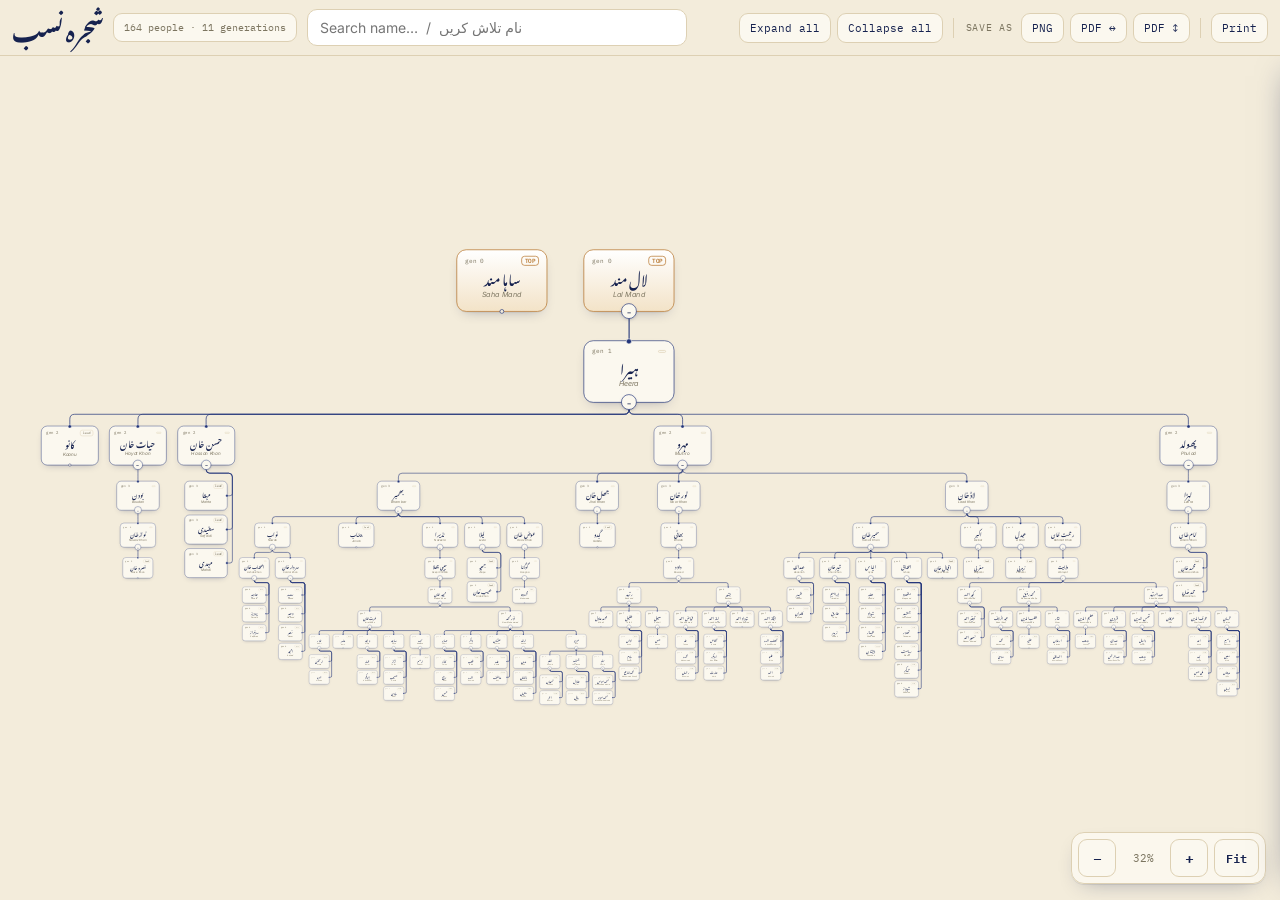
==== commit e793f747: "Scale cards by generation, compact layout, bordered header buttons, drop tip/JSON/direction, add Imr" ====
--- a/index.html
+++ b/index.html
@@ -23,12 +23,12 @@
     <div class="menu" id="menu">
       <button id="mExpand">Expand all</button>
       <button id="mCollapse">Collapse all</button>
-      <button id="mDir">Reading direction <span class="k" id="dirK">RTL</span></button>
       <div class="sep"></div>
-      <button id="mPng">Save image (PNG)</button>
-      <button id="mPdfLandscape">Save PDF — horizontal</button>
-      <button id="mPdfPortrait">Save PDF — vertical</button>
-      <button id="mJson">Export data (JSON)</button>
+      <span class="grp">Save as</span>
+      <button id="mPng" title="Save image (PNG)">PNG</button>
+      <button id="mPdfLandscape" title="Save PDF — horizontal">PDF ↔</button>
+      <button id="mPdfPortrait" title="Save PDF — vertical">PDF ↕</button>
+      <div class="sep"></div>
       <button id="mPrint">Print</button>
     </div>
   </div>
@@ -50,13 +50,6 @@
   <button class="lbl" id="fit">Fit</button>
 </div>
 
-<div id="hint">
-  <button class="x" id="hintX">&times;</button>
-  <b>Tip:</b> tap a person to see their details — the lines animate down from the top to them
-  (amber) and on to their children (teal), so you can see who belongs to whom. Tap the
-  <b>amber circle</b> under a card to fold/unfold that branch. Use search up top to find anyone.
-</div>
-
 <script src="script.js"></script>
 </body>
 </html>
--- a/styles.css
+++ b/styles.css
@@ -3,7 +3,7 @@
   --ink:#22357a; --ink-deep:#16224f; --ink-soft:#5b6aa8;
   --card:#fbf8ef; --text:#1b2440; --muted:#7c7560;
   --amber:#b06a1d; --amber-soft:#f3e3c8; --sel:#0f8a7e;
-  --node-w:172px;
+  --node-w:140px; --node-h:96px; /* = NODE_W / NODE_H in script.js */
   --shadow:0 1px 0 rgba(22,34,79,.08), 0 8px 22px -12px rgba(22,34,79,.45);
   --ar:"Noto Nastaliq Urdu","Noto Naskh Arabic","Segoe UI",serif;
   --mono:"IBM Plex Mono",ui-monospace,Menlo,monospace;
@@ -19,9 +19,9 @@
   padding:9px 12px;background:rgba(243,236,219,.94);backdrop-filter:blur(8px);
   border-bottom:1px solid var(--rule);
 }
-.brand{display:flex;align-items:baseline;gap:9px;flex:none;}
+.brand{display:flex;align-items:center;gap:9px;flex:none;}
 .brand h1{font-family:var(--ar);font-weight:700;font-size:23px;line-height:1;color:var(--ink-deep);margin:0;}
-.stats{font-family:var(--mono);font-size:10px;color:var(--muted);white-space:nowrap;}
+.stats{font-family:var(--mono);font-size:10px;color:var(--muted);white-space:nowrap;background:var(--card);border:1px solid var(--rule);border-radius:9px;padding:7px 10px;}
 .search{position:relative;flex:1;min-width:90px;max-width:380px;}
 .search input{
   width:100%;border:1.4px solid var(--rule);border-radius:10px;background:#fff;
@@ -47,8 +47,19 @@
   background:none;border:none;border-radius:8px;padding:9px 11px;cursor:pointer;display:flex;justify-content:space-between;gap:10px;
 }
 .menu button:hover{background:#fff;}
-.menu button .k{font-family:var(--mono);font-size:10px;color:var(--muted);}
 .menu .sep{height:1px;background:var(--rule);margin:4px 2px;}
+.menu .grp{font-family:var(--mono);font-size:10px;letter-spacing:.08em;text-transform:uppercase;color:var(--muted);padding:4px 11px 2px;white-space:nowrap;}
+/* wide screens: every action sits in the header instead of behind ☰, as bordered
+   buttons in the same small mono type as the people/generation count */
+@media (min-width:1060px){
+  .menuwrap{margin-left:auto;}
+  .menubtn{display:none;}
+  .menu{position:static;display:flex;flex-direction:row;align-items:center;gap:6px;min-width:0;padding:0;background:none;border:none;box-shadow:none;}
+  .menu button{font-family:var(--mono);font-size:11px;font-weight:400;color:var(--ink-deep);background:var(--card);border:1px solid var(--rule);border-radius:9px;padding:7px 10px;white-space:nowrap;gap:6px;}
+  .menu button:hover{background:#fff;border-color:var(--ink-soft);}
+  .menu .sep{width:1px;height:20px;margin:0 4px;}
+  .menu .grp{padding:0 2px;font-size:9.5px;}
+}
 
 /* ---------- stage ---------- */
 #stage{
@@ -60,9 +71,10 @@
 #links{position:absolute;top:0;left:0;overflow:visible;pointer-events:none;}
 
 .node{
-  position:absolute;width:var(--node-w);background:var(--card);border:1.6px solid var(--ink);
+  position:absolute;width:var(--node-w);height:var(--node-h);background:var(--card);border:1.6px solid var(--ink);
   border-radius:15px;box-shadow:var(--shadow);padding:9px 12px 12px;cursor:pointer;
   transition:box-shadow .14s,border-color .14s,opacity .14s;user-select:none;
+  transform-origin:0 0; /* scaled per generation from script.js */
 }
 .node:hover{border-color:var(--ink-deep);}
 .node.root{border-color:var(--amber);background:linear-gradient(180deg,#fff,var(--amber-soft));}
@@ -74,9 +86,14 @@
 .node .tag{font-family:var(--mono);font-size:8.5px;font-weight:500;padding:1px 5px;border-radius:5px;border:1px solid var(--rule);color:var(--muted);}
 .node.root .tag{color:var(--amber);border-color:var(--amber);}
 .node .name{font-family:var(--ar);font-weight:500;font-size:21px;line-height:1.55;color:var(--ink-deep);direction:rtl;text-align:center;min-height:30px;word-break:break-word;}
-.node .roman{font-family:var(--sans);font-size:11px;font-style:italic;color:var(--muted);text-align:center;margin-top:1px;min-height:14px;}
+.node .roman{font-family:var(--sans);font-size:11px;font-style:italic;color:var(--muted);text-align:center;margin-top:1px;min-height:14px;white-space:nowrap;overflow:hidden;text-overflow:ellipsis;}
 .node::before{content:"";position:absolute;left:50%;top:-4px;transform:translateX(-50%);width:7px;height:7px;border-radius:50%;background:var(--ink);border:1.5px solid var(--card);}
 .node.root::before{display:none;}
+/* stacked (childless) brothers: the line comes in from the side */
+.node.stk::before{top:50%;transform:translateY(-50%);}
+.node.stk-l::before{left:-4px;}
+.node.stk-r::before{left:auto;right:-4px;}
+.node.stk .leafdot{display:none;}
 
 /* collapse / expand control + leaf dot */
 .collapse-btn{
@@ -89,9 +106,9 @@
 .collapse-btn.collapsed{background:var(--amber);border-color:var(--amber);color:#fff;}
 .leafdot{position:absolute;left:50%;bottom:-4px;transform:translateX(-50%);width:7px;height:7px;border-radius:50%;background:var(--paper);border:1.5px solid var(--ink);}
 
-path.edge{fill:none;stroke:var(--ink);stroke-width:1.7;transition:stroke .14s,stroke-width .14s,opacity .14s;}
-path.edge.hot{stroke:var(--amber);stroke-width:2.8;}
-path.edge.kin{stroke:var(--sel);stroke-width:2.4;}
+path.edge{fill:none;stroke:var(--ink);stroke-width:calc(1.7px * var(--w,1));transition:stroke .14s,stroke-width .14s,opacity .14s;}
+path.edge.hot{stroke:var(--amber);stroke-width:calc(2.8px * var(--w,1));}
+path.edge.kin{stroke:var(--sel);stroke-width:calc(2.4px * var(--w,1));}
 path.edge.dim{opacity:.22;}
 
 /* lineage animation: when a person is selected, lines draw in one generation
@@ -105,7 +122,7 @@
 @keyframes edgeDraw{to{stroke-dashoffset:0;}}
 /* moving dashes on top of a drawn line, travelling parent → child */
 path.flow{
-  fill:none;stroke:#fff;stroke-width:1.3;stroke-linecap:round;stroke-dasharray:3 13;opacity:0;
+  fill:none;stroke:#fff;stroke-width:calc(1.3px * var(--w,1));stroke-linecap:round;stroke-dasharray:3 13;opacity:0;
   animation:edgeFlow 1.1s linear infinite,flowIn .3s ease forwards;
   animation-delay:0s,calc((var(--i,0) + 1) * var(--step,.32s));
 }
@@ -178,18 +195,8 @@
 #zoomdock button.lbl{width:auto;padding:0 11px;font-size:12px;}
 #zoomdock .lvl{font-family:var(--mono);font-size:11px;color:var(--muted);width:42px;text-align:center;}
 
-/* ---------- hint chip ---------- */
-#hint{
-  position:fixed;left:14px;bottom:16px;z-index:30;max-width:300px;
-  background:rgba(251,248,239,.95);border:1px solid var(--rule);border-radius:12px;padding:10px 12px;
-  box-shadow:var(--shadow);backdrop-filter:blur(4px);font-size:12px;line-height:1.5;color:var(--text);
-}
-#hint b{color:var(--ink-deep);}
-#hint .x{position:absolute;top:5px;right:8px;cursor:pointer;color:var(--muted);border:none;background:none;font-family:var(--mono);}
-
 @media (max-width:720px){
   .brand .stats{display:none;}
-  #hint{display:none;}
   #panel{width:100%;}
   #zoomdock{bottom:14px;}
 }
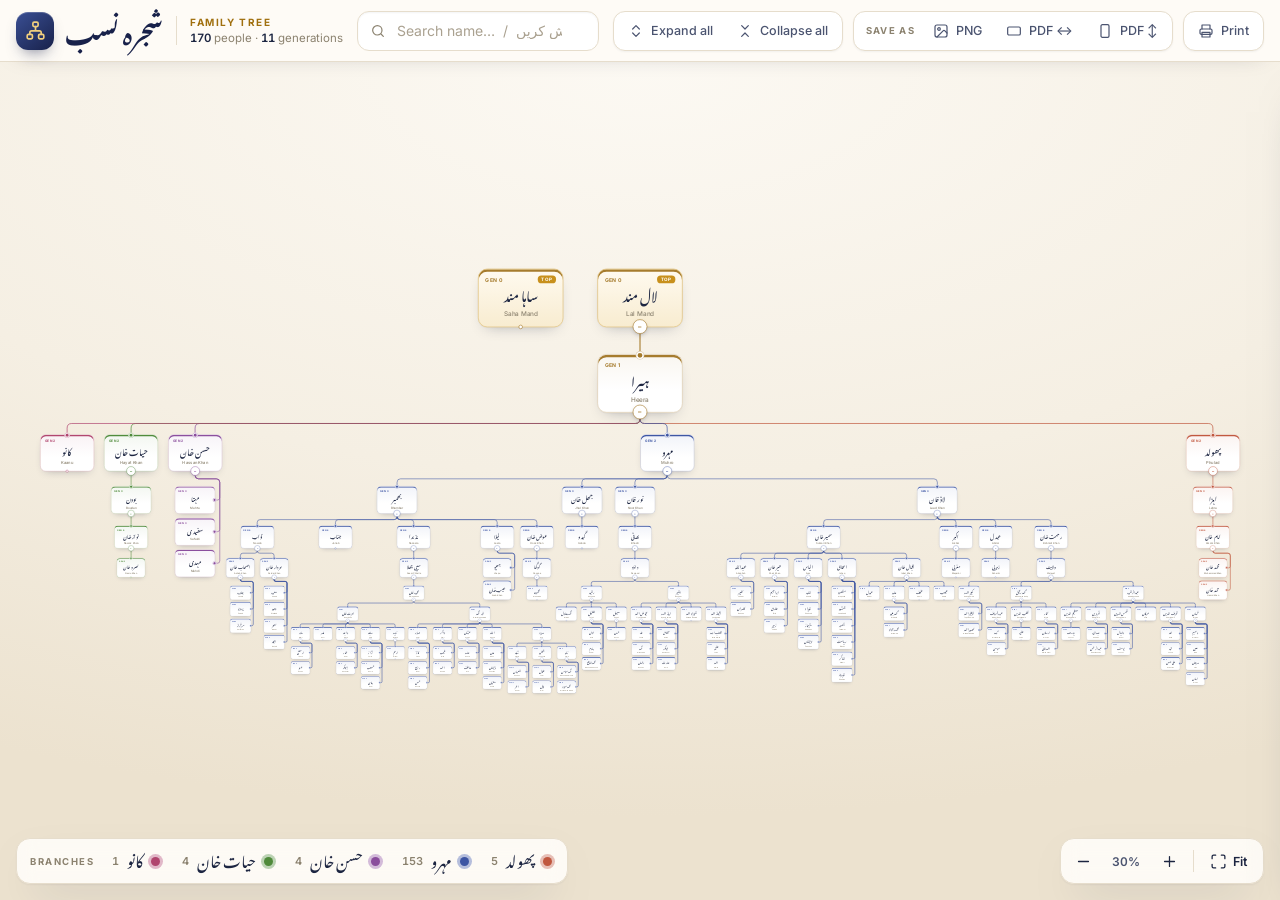
==== commit c1e14686: "Redesign tree with branch colours, legend, floating panels, refreshed header" ====
--- a/index.html
+++ b/index.html
@@ -3,33 +3,44 @@
 <head>
 <meta charset="UTF-8" />
 <meta name="viewport" content="width=device-width, initial-scale=1.0, maximum-scale=1.0, user-scalable=no" />
+<meta name="theme-color" content="#fffdf9" />
 <title>شجرہ نسب · Family Tree</title>
+<link rel="icon" href="data:image/svg+xml,%3Csvg xmlns='http://www.w3.org/2000/svg' viewBox='0 0 32 32'%3E%3Crect width='32' height='32' rx='8' fill='%2326356a'/%3E%3Cg transform='translate(4 4)' fill='none' stroke='%23f1cf7e' stroke-width='2.2' stroke-linecap='round' stroke-linejoin='round'%3E%3Crect x='9' y='2.5' width='6' height='5' rx='1.5'/%3E%3Crect x='2.5' y='16.5' width='6' height='5' rx='1.5'/%3E%3Crect x='15.5' y='16.5' width='6' height='5' rx='1.5'/%3E%3Cpath d='M12 7.5v5M5.5 16.5v-2a2 2 0 0 1 2-2h9a2 2 0 0 1 2 2v2'/%3E%3C/g%3E%3C/svg%3E">
 <link rel="preconnect" href="https://fonts.googleapis.com">
 <link rel="preconnect" href="https://fonts.gstatic.com" crossorigin>
-<link href="https://fonts.googleapis.com/css2?family=Noto+Nastaliq+Urdu:wght@400;500;700&family=Noto+Naskh+Arabic:wght@400;500;700&family=IBM+Plex+Mono:wght@400;500&family=Inter:wght@400;500;600;700&display=swap" rel="stylesheet">
+<link href="https://fonts.googleapis.com/css2?family=Noto+Nastaliq+Urdu:wght@400;500;700&family=Noto+Naskh+Arabic:wght@400;500;700&family=Inter:wght@400;500;600;700&display=swap" rel="stylesheet">
 <link rel="stylesheet" href="styles.css">
 </head>
 <body>
 
 <header>
-  <div class="brand"><h1>شجرہ نسب</h1><span class="stats" id="stats"></span></div>
+  <div class="brand">
+    <span class="logo" aria-hidden="true"><svg class="i" viewBox="0 0 24 24"><rect x="9" y="2.5" width="6" height="5" rx="1.5"/><rect x="2.5" y="16.5" width="6" height="5" rx="1.5"/><rect x="15.5" y="16.5" width="6" height="5" rx="1.5"/><path d="M12 7.5v5M5.5 16.5v-2a2 2 0 0 1 2-2h9a2 2 0 0 1 2 2v2"/></svg></span>
+    <h1>شجرہ نسب</h1>
+    <div class="brand-sub"><span class="en">Family Tree</span><span class="stats" id="stats"></span></div>
+  </div>
   <div class="search" id="searchWrap">
+    <svg class="i" viewBox="0 0 24 24"><circle cx="11" cy="11" r="7"/><path d="m20 20-3.5-3.5"/></svg>
     <input id="search" type="text" placeholder="Search name…  /  نام تلاش کریں" dir="auto" autocomplete="off">
     <span class="count" id="searchCount"></span>
-    <button class="clr" id="searchClr" title="Clear">&times;</button>
+    <button class="clr" id="searchClr" title="Clear"><svg class="i" viewBox="0 0 24 24"><path d="M18 6 6 18M6 6l12 12"/></svg></button>
   </div>
   <div class="menuwrap">
-    <button class="menubtn" id="menuBtn" title="Menu">&#9776;</button>
+    <button class="menubtn" id="menuBtn" title="Menu"><svg class="i" viewBox="0 0 24 24"><path d="M4 7h16M4 12h16M4 17h16"/></svg></button>
     <div class="menu" id="menu">
-      <button id="mExpand">Expand all</button>
-      <button id="mCollapse">Collapse all</button>
-      <div class="sep"></div>
-      <span class="grp">Save as</span>
-      <button id="mPng" title="Save image (PNG)">PNG</button>
-      <button id="mPdfLandscape" title="Save PDF — horizontal">PDF ↔</button>
-      <button id="mPdfPortrait" title="Save PDF — vertical">PDF ↕</button>
-      <div class="sep"></div>
-      <button id="mPrint">Print</button>
+      <div class="seg">
+        <button id="mExpand"><svg class="i" viewBox="0 0 24 24"><path d="m7 15 5 5 5-5M7 9l5-5 5 5"/></svg>Expand all</button>
+        <button id="mCollapse"><svg class="i" viewBox="0 0 24 24"><path d="m7 20 5-5 5 5M7 4l5 5 5-5"/></svg>Collapse all</button>
+      </div>
+      <div class="seg">
+        <span class="grp">Save as</span>
+        <button id="mPng" title="Save image (PNG)"><svg class="i" viewBox="0 0 24 24"><rect x="3" y="3" width="18" height="18" rx="3"/><circle cx="9" cy="9" r="2"/><path d="m21 15-3.1-3.1a2 2 0 0 0-2.8 0L6 21"/></svg>PNG<em>image</em></button>
+        <button id="mPdfLandscape" title="Save PDF — horizontal"><svg class="i" viewBox="0 0 24 24"><rect x="2.5" y="6" width="19" height="12" rx="2"/></svg>PDF ↔<em>horizontal</em></button>
+        <button id="mPdfPortrait" title="Save PDF — vertical"><svg class="i" viewBox="0 0 24 24"><rect x="6" y="2.5" width="12" height="19" rx="2"/></svg>PDF ↕<em>vertical</em></button>
+      </div>
+      <div class="seg">
+        <button id="mPrint"><svg class="i" viewBox="0 0 24 24"><path d="M6 9V3h12v6"/><rect x="3" y="9" width="18" height="8" rx="2"/><path d="M6 14h12v7H6z"/></svg>Print</button>
+      </div>
     </div>
   </div>
 </header>
@@ -37,17 +48,24 @@
 <div id="stage"><div id="world"><svg id="links"></svg></div></div>
 
 <aside id="panel">
-  <h2><span>Details</span><button class="close" id="panelClose">&times;</button></h2>
-  <div class="ro-name" id="roName"></div>
-  <div class="ro-roman" id="roRoman"></div>
+  <div class="p-head"><span>Details</span><button class="close" id="panelClose" title="Close"><svg class="i" viewBox="0 0 24 24"><path d="M18 6 6 18M6 6l12 12"/></svg></button></div>
+  <div class="hero" id="roHero">
+    <div class="avatar" id="roAvatar"></div>
+    <div class="ro-name" id="roName"></div>
+    <div class="ro-roman" id="roRoman"></div>
+    <div class="ro-branch" id="roBranch"></div>
+  </div>
   <div class="ro-rows" id="roRows"></div>
 </aside>
 
+<div class="legend" id="legend" hidden></div>
+
 <div id="zoomdock">
-  <button id="zoomOut">&minus;</button>
+  <button id="zoomOut" title="Zoom out"><svg class="i" viewBox="0 0 24 24"><path d="M5 12h14"/></svg></button>
   <span class="lvl" id="zoomLvl">100%</span>
-  <button id="zoomIn">+</button>
-  <button class="lbl" id="fit">Fit</button>
+  <button id="zoomIn" title="Zoom in"><svg class="i" viewBox="0 0 24 24"><path d="M12 5v14M5 12h14"/></svg></button>
+  <span class="div"></span>
+  <button class="lbl" id="fit" title="Fit to screen"><svg class="i" viewBox="0 0 24 24"><path d="M8 3H5a2 2 0 0 0-2 2v3m18 0V5a2 2 0 0 0-2-2h-3m0 18h3a2 2 0 0 0 2-2v-3M3 16v3a2 2 0 0 0 2 2h3"/></svg>Fit</button>
 </div>
 
 <script src="script.js"></script>
--- a/styles.css
+++ b/styles.css
@@ -1,118 +1,164 @@
 :root{
-  --paper:#f3ecdb; --rule:#ddd0b3; --margin:#cf8b7a;
-  --ink:#22357a; --ink-deep:#16224f; --ink-soft:#5b6aa8;
-  --card:#fbf8ef; --text:#1b2440; --muted:#7c7560;
-  --amber:#b06a1d; --amber-soft:#f3e3c8; --sel:#0f8a7e;
+  --bg:#f5f0e6; --bg-deep:#ece3d1;
+  --surface:#fffdf9; --line:#e6ddcc; --line-strong:#d6c9b0;
+  --ink:#1c2541; --ink-2:#4b5470; --muted:#8b826f;
+  --navy:#26356a; --navy-deep:#18214a;
+  --gold:#c8901c; --gold-deep:#a0700f; --gold-soft:#f8ecd0;
+  --sel:#0e8f7e;
+  --hdr:62px;
   --node-w:140px; --node-h:96px; /* = NODE_W / NODE_H in script.js */
-  --shadow:0 1px 0 rgba(22,34,79,.08), 0 8px 22px -12px rgba(22,34,79,.45);
+  --card-sh:0 1px 2px rgba(28,37,65,.06),0 10px 24px -14px rgba(28,37,65,.42);
+  --float-sh:0 1px 2px rgba(28,37,65,.06),0 18px 44px -20px rgba(28,37,65,.5);
   --ar:"Noto Nastaliq Urdu","Noto Naskh Arabic","Segoe UI",serif;
-  --mono:"IBM Plex Mono",ui-monospace,Menlo,monospace;
   --sans:"Inter",system-ui,-apple-system,"Segoe UI",sans-serif;
 }
 *{box-sizing:border-box;-webkit-tap-highlight-color:transparent;}
 html,body{height:100%;margin:0;}
-body{font-family:var(--sans);color:var(--text);background:var(--paper);overflow:hidden;-webkit-font-smoothing:antialiased;}
+body{font-family:var(--sans);color:var(--ink);background:var(--bg);overflow:hidden;-webkit-font-smoothing:antialiased;}
+button{font-family:inherit;}
+.i{width:16px;height:16px;flex:none;fill:none;stroke:currentColor;stroke-width:1.8;stroke-linecap:round;stroke-linejoin:round;}
 
 /* ---------- header ---------- */
 header{
-  position:fixed;inset:0 0 auto 0;z-index:40;display:flex;align-items:center;gap:10px;
-  padding:9px 12px;background:rgba(243,236,219,.94);backdrop-filter:blur(8px);
-  border-bottom:1px solid var(--rule);
-}
-.brand{display:flex;align-items:center;gap:9px;flex:none;}
-.brand h1{font-family:var(--ar);font-weight:700;font-size:23px;line-height:1;color:var(--ink-deep);margin:0;}
-.stats{font-family:var(--mono);font-size:10px;color:var(--muted);white-space:nowrap;background:var(--card);border:1px solid var(--rule);border-radius:9px;padding:7px 10px;}
-.search{position:relative;flex:1;min-width:90px;max-width:380px;}
+  position:fixed;inset:0 0 auto 0;height:var(--hdr);z-index:40;display:flex;align-items:center;gap:14px;
+  padding:0 16px;background:rgba(255,253,249,.84);
+  -webkit-backdrop-filter:saturate(1.4) blur(14px);backdrop-filter:saturate(1.4) blur(14px);
+  border-bottom:1px solid var(--line);box-shadow:0 8px 24px -20px rgba(28,37,65,.4);
+}
+.brand{display:flex;align-items:center;gap:11px;flex:none;}
+.logo{
+  width:38px;height:38px;border-radius:12px;display:grid;place-items:center;color:#f1cf7e;
+  background:linear-gradient(140deg,#3a4f94,var(--navy-deep));
+  box-shadow:0 8px 16px -8px rgba(24,33,74,.7),inset 0 1px 0 rgba(255,255,255,.2);
+}
+.logo .i{width:21px;height:21px;stroke-width:1.9;}
+.brand h1{font-family:var(--ar);font-weight:700;font-size:24px;line-height:1;color:var(--navy-deep);margin:0 0 4px;}
+.brand-sub{display:flex;flex-direction:column;gap:3px;padding-left:13px;margin-left:2px;border-left:1px solid var(--line);}
+.brand-sub .en{font-size:10px;font-weight:700;letter-spacing:.16em;text-transform:uppercase;color:var(--gold-deep);}
+.stats{font-size:11.5px;color:var(--muted);white-space:nowrap;font-variant-numeric:tabular-nums;}
+.stats b{color:var(--ink);font-weight:600;}
+
+.search{position:relative;flex:1;min-width:90px;max-width:420px;}
+.search > .i{position:absolute;left:13px;top:50%;transform:translateY(-50%);color:var(--muted);pointer-events:none;}
 .search input{
-  width:100%;border:1.4px solid var(--rule);border-radius:10px;background:#fff;
-  padding:9px 30px 9px 12px;font-size:14px;color:var(--text);outline:none;
-  font-family:var(--sans);transition:border-color .12s;
-}
-.search input:focus{border-color:var(--sel);}
-.search .clr{position:absolute;right:8px;top:50%;transform:translateY(-50%);border:none;background:none;color:var(--muted);cursor:pointer;font-size:15px;display:none;}
-.search.has .clr{display:block;}
-.search .count{position:absolute;right:30px;top:50%;transform:translateY(-50%);font-family:var(--mono);font-size:10px;color:var(--sel);display:none;}
+  width:100%;height:40px;border:1px solid var(--line);border-radius:12px;background:#fff;
+  padding:0 36px 0 39px;font:14px var(--sans);color:var(--ink);outline:none;
+  box-shadow:inset 0 1px 2px rgba(28,37,65,.05);transition:border-color .15s,box-shadow .15s;
+}
+.search input::placeholder{color:#aaa190;}
+.search input:focus{border-color:var(--navy);box-shadow:0 0 0 4px rgba(38,53,106,.12);}
+.search.has input{padding-right:112px;}
+.search .clr{
+  position:absolute;right:8px;top:50%;transform:translateY(-50%);width:24px;height:24px;padding:0;border-radius:50%;
+  border:none;background:var(--bg);color:var(--ink-2);cursor:pointer;display:none;place-items:center;
+}
+.search .clr:hover{background:var(--bg-deep);}
+.search .clr .i{width:12px;height:12px;stroke-width:2.4;}
+.search.has .clr{display:grid;}
+.search .count{
+  position:absolute;right:38px;top:50%;transform:translateY(-50%);font-size:11px;font-weight:600;white-space:nowrap;
+  color:var(--sel);background:rgba(14,143,126,.1);padding:3px 9px;border-radius:20px;display:none;
+}
 .search.has .count{display:block;}
-.menuwrap{position:relative;flex:none;}
-.menubtn{font-family:var(--mono);font-size:17px;color:var(--ink-deep);background:var(--card);border:1px solid var(--rule);border-radius:10px;padding:7px 11px;cursor:pointer;line-height:1;}
-.menubtn:hover{background:#fff;}
+
+/* actions: a drop-down behind ☰ on narrow screens ... */
+.menuwrap{position:relative;flex:none;margin-left:auto;}
+.menubtn{
+  width:40px;height:40px;display:grid;place-items:center;padding:0;border:1px solid var(--line);border-radius:12px;
+  background:#fff;color:var(--ink);cursor:pointer;
+}
+.menubtn:hover{border-color:var(--line-strong);background:var(--surface);}
+.menubtn .i{width:18px;height:18px;}
 .menu{
-  position:absolute;top:46px;right:0;min-width:188px;background:#fbf8ef;border:1px solid var(--rule);
-  border-radius:12px;box-shadow:0 18px 40px -18px rgba(22,34,79,.55);padding:6px;z-index:50;
-  display:none;flex-direction:column;gap:2px;
-}
-.menu.open{display:flex;}
+  position:absolute;top:50px;right:0;min-width:228px;background:var(--surface);border:1px solid var(--line);
+  border-radius:16px;box-shadow:var(--float-sh);padding:6px;z-index:50;display:none;flex-direction:column;
+}
+.menu.open{display:flex;animation:pop .16s ease-out;}
+@keyframes pop{from{opacity:0;transform:translateY(-6px) scale(.98);}}
+.seg{display:flex;flex-direction:column;gap:1px;}
+.seg + .seg{border-top:1px solid var(--line);margin-top:5px;padding-top:5px;}
 .menu button{
-  font-family:var(--sans);font-size:13px;font-weight:500;color:var(--ink-deep);text-align:left;
-  background:none;border:none;border-radius:8px;padding:9px 11px;cursor:pointer;display:flex;justify-content:space-between;gap:10px;
-}
-.menu button:hover{background:#fff;}
-.menu .sep{height:1px;background:var(--rule);margin:4px 2px;}
-.menu .grp{font-family:var(--mono);font-size:10px;letter-spacing:.08em;text-transform:uppercase;color:var(--muted);padding:4px 11px 2px;white-space:nowrap;}
-/* wide screens: every action sits in the header instead of behind ☰, as bordered
-   buttons in the same small mono type as the people/generation count */
-@media (min-width:1060px){
-  .menuwrap{margin-left:auto;}
+  display:flex;align-items:center;gap:10px;width:100%;font-size:13.5px;font-weight:500;color:var(--ink);text-align:left;
+  background:none;border:none;border-radius:10px;padding:9px 11px;cursor:pointer;
+}
+.menu button .i{color:var(--ink-2);}
+.menu button:hover{background:var(--bg);}
+.menu button em{margin-left:auto;font-style:normal;font-size:11.5px;color:var(--muted);}
+.menu .grp{font-size:10px;font-weight:700;letter-spacing:.14em;text-transform:uppercase;color:var(--muted);padding:7px 11px 3px;white-space:nowrap;}
+/* ... and grouped, bordered button strips in the header on wide screens */
+@media (min-width:1280px){
   .menubtn{display:none;}
-  .menu{position:static;display:flex;flex-direction:row;align-items:center;gap:6px;min-width:0;padding:0;background:none;border:none;box-shadow:none;}
-  .menu button{font-family:var(--mono);font-size:11px;font-weight:400;color:var(--ink-deep);background:var(--card);border:1px solid var(--rule);border-radius:9px;padding:7px 10px;white-space:nowrap;gap:6px;}
-  .menu button:hover{background:#fff;border-color:var(--ink-soft);}
-  .menu .sep{width:1px;height:20px;margin:0 4px;}
-  .menu .grp{padding:0 2px;font-size:9.5px;}
+  .menu{position:static;display:flex;flex-direction:row;align-items:center;gap:10px;min-width:0;padding:0;background:none;border:none;box-shadow:none;animation:none;}
+  .seg{flex-direction:row;align-items:center;gap:2px;background:#fff;border:1px solid var(--line);border-radius:12px;padding:3px;box-shadow:0 1px 2px rgba(28,37,65,.05);}
+  .seg + .seg{border-top:1px solid var(--line);margin:0;padding:3px;}
+  .menu button{width:auto;height:32px;padding:0 11px;gap:7px;font-size:12.5px;color:var(--ink-2);border-radius:9px;white-space:nowrap;}
+  .menu button:hover{color:var(--ink);}
+  .menu button em{display:none;}
+  .menu .grp{padding:0 5px 0 9px;font-size:9.5px;}
 }
 
 /* ---------- stage ---------- */
 #stage{
-  position:fixed;inset:54px 0 0 0;overflow:hidden;cursor:grab;touch-action:none;
-  background:var(--paper);
+  position:fixed;inset:var(--hdr) 0 0 0;overflow:hidden;cursor:grab;touch-action:none;
+  background:radial-gradient(120% 90% at 50% 0%,#fcf9f3 0%,#f5efe3 55%,#ece2cf 100%);
 }
 #stage.panning{cursor:grabbing;}
 #world{position:absolute;top:0;left:0;transform-origin:0 0;}
 #links{position:absolute;top:0;left:0;overflow:visible;pointer-events:none;}
 
+/* cards: --bc (branch colour), --bl (its light border) and --bs (its soft wash)
+   are set per card from script.js */
 .node{
-  position:absolute;width:var(--node-w);height:var(--node-h);background:var(--card);border:1.6px solid var(--ink);
-  border-radius:15px;box-shadow:var(--shadow);padding:9px 12px 12px;cursor:pointer;
-  transition:box-shadow .14s,border-color .14s,opacity .14s;user-select:none;
+  position:absolute;width:var(--node-w);height:var(--node-h);
+  background:linear-gradient(180deg,var(--bs,#fff) 0%,#fff 62%);
+  border:1.5px solid var(--bl,var(--line-strong));border-radius:15px;
+  box-shadow:inset 0 4px 0 var(--bc,var(--gold)),var(--card-sh);
+  display:flex;flex-direction:column;padding:10px 11px 13px;cursor:pointer;user-select:none;
+  transition:box-shadow .15s,border-color .15s,opacity .15s;
   transform-origin:0 0; /* scaled per generation from script.js */
 }
-.node:hover{border-color:var(--ink-deep);}
-.node.root{border-color:var(--amber);background:linear-gradient(180deg,#fff,var(--amber-soft));}
-.node.selected{border-color:var(--sel);box-shadow:0 0 0 3px rgba(15,138,126,.22),0 14px 30px -14px rgba(15,138,126,.5);}
-.node.lineage{border-color:var(--amber);box-shadow:0 0 0 2px rgba(176,106,29,.25),var(--shadow);}
-.node.match{border-color:var(--sel);box-shadow:0 0 0 3px rgba(15,138,126,.35);}
-.node.dim{opacity:.28;}
-.node .meta{display:flex;justify-content:space-between;align-items:center;font-family:var(--mono);font-size:9.5px;color:var(--muted);margin-bottom:3px;}
-.node .tag{font-family:var(--mono);font-size:8.5px;font-weight:500;padding:1px 5px;border-radius:5px;border:1px solid var(--rule);color:var(--muted);}
-.node.root .tag{color:var(--amber);border-color:var(--amber);}
-.node .name{font-family:var(--ar);font-weight:500;font-size:21px;line-height:1.55;color:var(--ink-deep);direction:rtl;text-align:center;min-height:30px;word-break:break-word;}
-.node .roman{font-family:var(--sans);font-size:11px;font-style:italic;color:var(--muted);text-align:center;margin-top:1px;min-height:14px;white-space:nowrap;overflow:hidden;text-overflow:ellipsis;}
-.node::before{content:"";position:absolute;left:50%;top:-4px;transform:translateX(-50%);width:7px;height:7px;border-radius:50%;background:var(--ink);border:1.5px solid var(--card);}
+.node:hover{border-color:var(--bc);}
+.node.root{background:linear-gradient(180deg,#fffaf0 0%,var(--gold-soft) 100%);border-color:#ddb868;}
+.node.selected{border-color:var(--sel);box-shadow:inset 0 4px 0 var(--sel),0 0 0 4px rgba(14,143,126,.2),0 16px 32px -14px rgba(14,143,126,.55);}
+.node.lineage{border-color:var(--gold);box-shadow:inset 0 4px 0 var(--gold),0 0 0 3px rgba(200,144,28,.25),var(--card-sh);}
+.node.match{border-color:var(--sel);background:linear-gradient(180deg,#fff6d6,#fffdf4);box-shadow:inset 0 4px 0 var(--sel),0 0 0 4px rgba(14,143,126,.3),var(--card-sh);}
+.node.dim{opacity:.25;}
+.node .meta{display:flex;justify-content:space-between;align-items:center;flex:none;height:13px;margin-bottom:2px;}
+.node .gen{font-size:8.5px;font-weight:700;letter-spacing:.1em;text-transform:uppercase;color:var(--bc);}
+.node .tag{font-size:7.5px;font-weight:700;letter-spacing:.1em;padding:2px 6px;border-radius:6px;color:#fff;background:var(--gold);}
+.node .name{font-family:var(--ar);font-weight:500;font-size:21px;line-height:1.55;color:var(--ink);direction:rtl;text-align:center;min-height:30px;word-break:break-word;}
+.node .roman{font-size:10.5px;font-weight:500;color:var(--muted);text-align:center;margin-top:auto;min-height:14px;flex:none;white-space:nowrap;overflow:hidden;text-overflow:ellipsis;}
+/* the dot where the father's line arrives */
+.node::before{
+  content:"";position:absolute;left:50%;top:-5px;transform:translateX(-50%);width:8px;height:8px;border-radius:50%;
+  background:var(--bc);border:2px solid #fff;box-shadow:0 0 0 1px var(--bl);
+}
 .node.root::before{display:none;}
 /* stacked (childless) brothers: the line comes in from the side */
 .node.stk::before{top:50%;transform:translateY(-50%);}
-.node.stk-l::before{left:-4px;}
-.node.stk-r::before{left:auto;right:-4px;}
+.node.stk-l::before{left:-5px;}
+.node.stk-r::before{left:auto;right:-5px;}
 .node.stk .leafdot{display:none;}
 
 /* collapse / expand control + leaf dot */
 .collapse-btn{
   position:absolute;left:50%;bottom:-12px;transform:translateX(-50%);
-  min-width:24px;height:24px;padding:0 7px;border-radius:13px;border:1.6px solid var(--ink);
-  background:var(--card);color:var(--ink-deep);font-family:var(--mono);font-size:11px;font-weight:600;
+  min-width:24px;height:24px;padding:0 7px;border-radius:12px;border:1.5px solid var(--bc);
+  background:#fff;color:var(--bc);font-size:11px;font-weight:700;font-variant-numeric:tabular-nums;
   display:flex;align-items:center;justify-content:center;cursor:pointer;z-index:2;line-height:1;
-  box-shadow:0 2px 6px -2px rgba(22,34,79,.4);
-}
-.collapse-btn.collapsed{background:var(--amber);border-color:var(--amber);color:#fff;}
-.leafdot{position:absolute;left:50%;bottom:-4px;transform:translateX(-50%);width:7px;height:7px;border-radius:50%;background:var(--paper);border:1.5px solid var(--ink);}
-
-path.edge{fill:none;stroke:var(--ink);stroke-width:calc(1.7px * var(--w,1));transition:stroke .14s,stroke-width .14s,opacity .14s;}
-path.edge.hot{stroke:var(--amber);stroke-width:calc(2.8px * var(--w,1));}
-path.edge.kin{stroke:var(--sel);stroke-width:calc(2.4px * var(--w,1));}
-path.edge.dim{opacity:.22;}
+  box-shadow:0 3px 8px -3px rgba(28,37,65,.4);transition:transform .12s;
+}
+.collapse-btn:hover{transform:translateX(-50%) scale(1.1);}
+.collapse-btn.collapsed{background:var(--bc);color:#fff;}
+.leafdot{position:absolute;left:50%;bottom:-4px;transform:translateX(-50%);width:7px;height:7px;border-radius:50%;background:#fff;border:1.5px solid var(--bc);}
+
+path.edge{fill:none;stroke:var(--bc,var(--gold));stroke-width:calc(1.8px * var(--w,1));transition:stroke .14s,stroke-width .14s,opacity .14s;}
+path.edge.hot{stroke:var(--gold);stroke-width:calc(3px * var(--w,1));}
+path.edge.kin{stroke:var(--sel);stroke-width:calc(2.6px * var(--w,1));}
+path.edge.dim{opacity:.18;}
 
 /* lineage animation: when a person is selected, lines draw in one generation
-   at a time — down the ancestor line (amber) to them, then on through their
+   at a time — down the ancestor line (gold) to them, then on through their
    descendants (teal). --i = generation of the parent, --step = time per generation. */
 path.edge.hot,path.edge.kin{
   stroke-dasharray:1 1;stroke-dashoffset:1;
@@ -129,74 +175,129 @@
 @keyframes edgeFlow{from{stroke-dashoffset:16;}to{stroke-dashoffset:0;}}
 @keyframes flowIn{to{opacity:.85;}}
 /* a card lights up with a pulse when its line reaches it */
-.node.lineage{--pulse:rgba(176,106,29,.4);}
-.node.kin{border-color:var(--sel);--pulse:rgba(15,138,126,.35);}
-.node.selected{--pulse:rgba(15,138,126,.5);}
+.node.lineage{--pulse:rgba(200,144,28,.4);}
+.node.kin{border-color:var(--sel);--pulse:rgba(14,143,126,.35);}
+.node.selected{--pulse:rgba(14,143,126,.5);}
 .node.lineage,.node.kin,.node.selected{
   animation:nodeArrive .6s ease-out backwards;
   animation-delay:calc(var(--i,0) * var(--step,.32s));
 }
 @keyframes nodeArrive{
-  0%{border-color:var(--ink);box-shadow:var(--shadow);}
-  35%{box-shadow:0 0 0 8px var(--pulse),var(--shadow);}
+  0%{border-color:var(--bl);box-shadow:inset 0 4px 0 var(--bc),var(--card-sh);}
+  35%{box-shadow:inset 0 4px 0 var(--bc),0 0 0 9px var(--pulse),var(--card-sh);}
 }
 @media (prefers-reduced-motion:reduce){
   path.edge.hot,path.edge.kin,.node.lineage,.node.kin,.node.selected,.lineage-list li{animation:none;stroke-dashoffset:0;}
   path.flow{display:none;}
 }
-@media print{
-  path.edge.hot,path.edge.kin,.node.lineage,.node.kin,.node.selected,.lineage-list li{animation:none;stroke-dashoffset:0;}
-  path.flow{display:none;}
-}
-
-/* ---------- edit panel ---------- */
+
+/* ---------- details panel ---------- */
 #panel{
-  position:fixed;top:54px;right:0;bottom:0;width:308px;z-index:35;
-  background:linear-gradient(180deg,#fbf8ef,#f6efde);border-left:1px solid var(--rule);
-  box-shadow:-12px 0 30px -22px rgba(22,34,79,.5);transform:translateX(100%);
-  transition:transform .22s cubic-bezier(.4,0,.2,1);display:flex;flex-direction:column;padding:16px;overflow-y:auto;
-}
-#panel.open{transform:translateX(0);}
-#panel h2{font-family:var(--mono);font-size:11px;letter-spacing:.1em;text-transform:uppercase;color:var(--muted);margin:0 0 12px;display:flex;justify-content:space-between;align-items:center;}
-#panel .close{cursor:pointer;font-family:var(--mono);color:var(--muted);border:none;background:none;font-size:16px;}
-.ro-name{font-family:var(--ar);font-size:30px;font-weight:500;color:var(--ink-deep);direction:rtl;text-align:right;line-height:1.7;margin-top:2px;}
-.ro-roman{font-family:var(--sans);font-style:italic;color:var(--muted);text-align:right;margin-bottom:4px;}
-.ro-rows{margin-top:10px;display:flex;flex-direction:column;gap:8px;}
-.ro-row{display:flex;justify-content:space-between;gap:10px;font-size:13px;color:var(--text);border-top:1px solid var(--rule);padding-top:8px;}
-.ro-row span{font-family:var(--mono);font-size:10px;color:var(--muted);text-transform:uppercase;letter-spacing:.06em;padding-top:2px;}
+  position:fixed;top:calc(var(--hdr) + 12px);right:12px;bottom:12px;width:324px;z-index:35;
+  background:var(--surface);border:1px solid var(--line);border-radius:20px;box-shadow:var(--float-sh);
+  transform:translateX(calc(100% + 24px));transition:transform .28s cubic-bezier(.3,.7,.2,1);
+  display:flex;flex-direction:column;padding:14px;overflow-y:auto;
+}
+#panel.open{transform:none;}
+.p-head{display:flex;justify-content:space-between;align-items:center;margin:0 0 10px 4px;}
+.p-head span{font-size:10px;font-weight:700;letter-spacing:.16em;text-transform:uppercase;color:var(--muted);}
+#panel .close{width:30px;height:30px;padding:0;border-radius:50%;border:none;background:var(--bg);color:var(--ink-2);display:grid;place-items:center;cursor:pointer;}
+#panel .close:hover{background:var(--bg-deep);color:var(--ink);}
+#panel .close .i{width:14px;height:14px;stroke-width:2.2;}
+.hero{
+  position:relative;flex:none;text-align:center;padding:20px 14px 16px;border-radius:16px;overflow:hidden;
+  background:linear-gradient(180deg,var(--bs,#faf5ea),#fff 80%);border:1px solid var(--bl,var(--line));
+}
+.hero::before{content:"";position:absolute;inset:0 0 auto 0;height:4px;background:var(--bc,var(--gold));}
+.avatar{
+  width:60px;height:60px;margin:0 auto 4px;border-radius:50%;display:grid;place-items:center;
+  font-family:var(--ar);font-size:27px;line-height:1;padding-bottom:3px;color:#fff;
+  background:radial-gradient(circle at 30% 25%,rgba(255,255,255,.28),transparent 60%),var(--bc,var(--gold));
+  box-shadow:0 0 0 4px #fff,0 0 0 5px var(--bl,var(--line)),0 10px 20px -10px var(--bc,var(--gold));
+}
+.ro-name{font-family:var(--ar);font-size:30px;font-weight:500;color:var(--ink);direction:rtl;line-height:1.75;}
+.ro-roman{font-size:13px;font-weight:500;color:var(--muted);margin-top:6px;}
+.ro-branch{
+  display:inline-flex;align-items:center;gap:7px;margin-top:11px;padding:3px 11px 3px 9px;border-radius:20px;
+  background:#fff;border:1px solid var(--bl,var(--line));font-size:11.5px;font-weight:600;color:var(--bc,var(--gold-deep));
+}
+.ro-branch i{width:8px;height:8px;border-radius:50%;background:var(--bc,var(--gold));}
+.ro-branch b.ur{font-family:var(--ar);font-size:14px;font-weight:500;line-height:1.9;color:var(--ink);}
+.ro-rows{margin-top:12px;display:flex;flex-direction:column;gap:10px;}
+.tiles{display:grid;grid-template-columns:repeat(3,1fr);gap:8px;}
+.tiles div{background:#fff;border:1px solid var(--line);border-radius:12px;padding:10px 4px 9px;text-align:center;}
+.tiles b{display:block;font-size:19px;font-weight:700;line-height:1.2;color:var(--ink);font-variant-numeric:tabular-nums;}
+.tiles span{font-size:9.5px;font-weight:600;letter-spacing:.07em;text-transform:uppercase;color:var(--muted);}
+.ro-row{display:flex;justify-content:space-between;align-items:center;gap:10px;font-size:13px;border-top:1px solid var(--line);padding:8px 4px 0;}
+.ro-row span{font-size:10px;font-weight:700;letter-spacing:.12em;text-transform:uppercase;color:var(--muted);}
 .ro-row b{font-weight:600;text-align:right;}
-.ro-row b.ur{font-family:var(--ar);font-size:17px;font-weight:500;direction:rtl;}
-.ro-row.col{flex-direction:column;align-items:stretch;gap:5px;}
+.ro-row b.ur{font-family:var(--ar);font-size:18px;font-weight:500;direction:rtl;line-height:1.8;}
+.ro-row.col{flex-direction:column;align-items:stretch;gap:6px;}
 /* "line from top": vertical list of ancestors joined by a connector, appearing
    in step with the tree animation */
 .lineage-list{list-style:none;margin:2px 0 0;padding:0;direction:rtl;}
 .lineage-list li{
-  position:relative;display:flex;align-items:center;gap:8px;padding:1px 24px 1px 0;cursor:pointer;border-radius:8px;
+  position:relative;display:flex;align-items:center;gap:8px;padding:1px 28px 1px 8px;cursor:pointer;border-radius:10px;
   animation:listIn .35s ease-out backwards;animation-delay:calc(var(--i,0) * var(--step,.32s));
 }
-.lineage-list li:hover{background:rgba(176,106,29,.08);}
-.lineage-list li::before{content:"";position:absolute;right:4px;top:50%;margin-top:-5px;width:10px;height:10px;box-sizing:border-box;border-radius:50%;background:var(--card);border:2px solid var(--amber);z-index:1;}
-.lineage-list li::after{content:"";position:absolute;right:8px;top:50%;height:100%;width:2px;background:var(--amber);opacity:.5;}
+.lineage-list li:hover{background:rgba(200,144,28,.09);}
+.lineage-list li::before{content:"";position:absolute;right:6px;top:50%;margin-top:-6px;width:12px;height:12px;border-radius:50%;background:#fff;border:2.5px solid var(--gold);z-index:1;}
+.lineage-list li::after{content:"";position:absolute;right:11px;top:50%;height:100%;width:2px;background:var(--gold);opacity:.45;}
 .lineage-list li:last-child::after{display:none;}
-.lineage-list li b.ur{font-family:var(--ar);font-size:17px;font-weight:500;color:var(--ink-deep);line-height:1.75;}
-.lineage-list li em{font-family:var(--sans);font-size:11px;color:var(--muted);direction:ltr;}
-.lineage-list li.me::before{background:var(--sel);border-color:var(--sel);}
-.lineage-list li.me b.ur{color:var(--sel);}
+.lineage-list li b.ur{font-family:var(--ar);font-size:17px;font-weight:500;color:var(--ink);line-height:1.8;}
+.lineage-list li em{font-style:normal;font-size:11px;color:var(--muted);direction:ltr;}
+.lineage-list li.me::before{background:var(--sel);border-color:var(--sel);box-shadow:0 0 0 3px rgba(14,143,126,.2);}
+.lineage-list li.me b.ur{color:var(--sel);font-weight:700;}
 @keyframes listIn{from{opacity:0;transform:translateY(-4px);}}
 
-/* ---------- floating zoom cluster ---------- */
-#zoomdock{
-  position:fixed;right:14px;bottom:16px;z-index:30;display:flex;align-items:center;gap:6px;
-  background:rgba(251,248,239,.95);border:1px solid var(--rule);border-radius:13px;padding:6px;
-  box-shadow:var(--shadow);backdrop-filter:blur(4px);
-}
-#zoomdock button{font-family:var(--mono);font-size:15px;font-weight:600;color:var(--ink-deep);background:var(--card);border:1px solid var(--rule);border-radius:9px;width:38px;height:38px;cursor:pointer;}
-#zoomdock button:hover{background:#fff;}
-#zoomdock button.lbl{width:auto;padding:0 11px;font-size:12px;}
-#zoomdock .lvl{font-family:var(--mono);font-size:11px;color:var(--muted);width:42px;text-align:center;}
-
+/* ---------- floating controls ---------- */
+#zoomdock,.legend{
+  position:fixed;bottom:16px;z-index:30;display:flex;align-items:center;
+  background:rgba(255,253,249,.9);border:1px solid var(--line);border-radius:14px;box-shadow:var(--float-sh);
+  -webkit-backdrop-filter:blur(10px);backdrop-filter:blur(10px);
+}
+#zoomdock{right:16px;gap:2px;padding:4px;transition:right .28s cubic-bezier(.3,.7,.2,1),opacity .2s;}
+#zoomdock button{width:36px;height:36px;padding:0;display:grid;place-items:center;border:none;background:none;border-radius:10px;color:var(--ink);cursor:pointer;}
+#zoomdock button:hover{background:var(--bg);}
+#zoomdock button .i{width:17px;height:17px;}
+#zoomdock button.lbl{width:auto;display:flex;gap:6px;padding:0 12px 0 10px;font-size:12.5px;font-weight:600;}
+#zoomdock .lvl{min-width:46px;text-align:center;font-size:12px;font-weight:600;color:var(--ink-2);font-variant-numeric:tabular-nums;}
+#zoomdock .div{width:1px;height:22px;background:var(--line);margin:0 4px;}
+/* keep the zoom buttons clear of the open details panel */
+body:has(#panel.open) #zoomdock{right:352px;}
+
+.legend{left:16px;gap:4px;padding:4px 5px 4px 13px;max-width:calc(100% - 300px);}
+.legend[hidden]{display:none;}
+.legend .ttl{font-size:9.5px;font-weight:700;letter-spacing:.16em;text-transform:uppercase;color:var(--muted);margin-right:4px;white-space:nowrap;}
+.legend .chips{display:flex;gap:2px;overflow-x:auto;scrollbar-width:none;}
+.legend .chips::-webkit-scrollbar{display:none;}
+.legend button{display:flex;flex:none;align-items:center;gap:8px;height:36px;padding:0 10px;border:none;background:none;border-radius:10px;color:var(--ink);cursor:pointer;}
+.legend button:hover{background:var(--bg);}
+.legend button.on{background:var(--bs);box-shadow:inset 0 0 0 1px var(--bl);}
+.legend i{width:9px;height:9px;border-radius:50%;background:var(--bc);box-shadow:0 0 0 3px var(--bl);}
+.legend .ur{font-family:var(--ar);font-size:15px;line-height:1;padding-bottom:5px;}
+.legend .n{font-size:11px;font-weight:600;color:var(--muted);font-variant-numeric:tabular-nums;}
+
+@media (max-width:1279px){
+  .legend{max-width:calc(100% - 240px);padding-left:5px;}
+  .legend .ttl{display:none;}
+}
 @media (max-width:720px){
-  .brand .stats{display:none;}
-  #panel{width:100%;}
-  #zoomdock{bottom:14px;}
-}
+  :root{--hdr:58px;}
+  header{gap:10px;padding:0 10px;}
+  .brand-sub{display:none;}
+  .brand h1{font-size:22px;}
+  .logo{width:34px;height:34px;border-radius:11px;}
+  .legend{display:none;}
+  #zoomdock{right:12px;bottom:12px;}
+  /* details become a bottom sheet */
+  #panel{top:auto;left:8px;right:8px;bottom:8px;width:auto;max-height:66vh;transform:translateY(calc(100% + 16px));}
+  body:has(#panel.open) #zoomdock{right:12px;opacity:0;pointer-events:none;}
+}
+
+@media print{
+  header,#zoomdock,#panel,.legend{display:none!important;}
+  #stage{inset:0;background:#fff;}
+  path.edge.hot,path.edge.kin,.node.lineage,.node.kin,.node.selected,.lineage-list li{animation:none;stroke-dashoffset:0;}
+  path.flow{display:none;}
+}
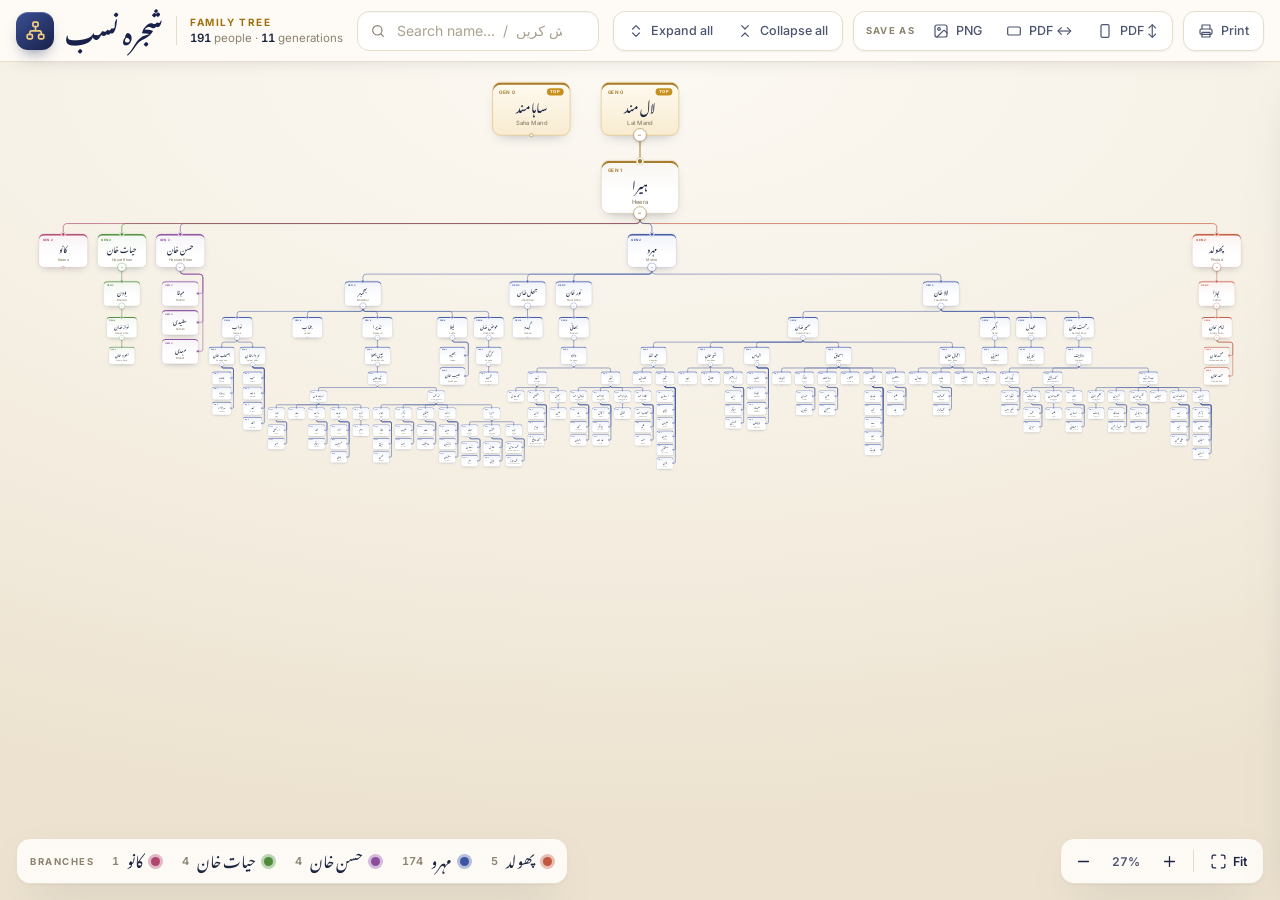
==== commit 40fc3055: "Add screenshot of highlighted line, restore plain name in details panel" ====
--- a/index.html
+++ b/index.html
@@ -49,12 +49,9 @@
 
 <aside id="panel">
   <div class="p-head"><span>Details</span><button class="close" id="panelClose" title="Close"><svg class="i" viewBox="0 0 24 24"><path d="M18 6 6 18M6 6l12 12"/></svg></button></div>
-  <div class="hero" id="roHero">
-    <div class="avatar" id="roAvatar"></div>
-    <div class="ro-name" id="roName"></div>
-    <div class="ro-roman" id="roRoman"></div>
-    <div class="ro-branch" id="roBranch"></div>
-  </div>
+  <div class="ro-name" id="roName"></div>
+  <div class="ro-roman" id="roRoman"></div>
+  <button class="p-shot" id="lineShot" title="Save a picture of the highlighted line (PNG)"><svg class="i" viewBox="0 0 24 24"><path d="M14.5 4h-5L7.5 7H4a2 2 0 0 0-2 2v9a2 2 0 0 0 2 2h16a2 2 0 0 0 2-2V9a2 2 0 0 0-2-2h-3.5z"/><circle cx="12" cy="13" r="3.5"/></svg>Screenshot this line</button>
   <div class="ro-rows" id="roRows"></div>
 </aside>
 
--- a/styles.css
+++ b/styles.css
@@ -204,25 +204,14 @@
 #panel .close{width:30px;height:30px;padding:0;border-radius:50%;border:none;background:var(--bg);color:var(--ink-2);display:grid;place-items:center;cursor:pointer;}
 #panel .close:hover{background:var(--bg-deep);color:var(--ink);}
 #panel .close .i{width:14px;height:14px;stroke-width:2.2;}
-.hero{
-  position:relative;flex:none;text-align:center;padding:20px 14px 16px;border-radius:16px;overflow:hidden;
-  background:linear-gradient(180deg,var(--bs,#faf5ea),#fff 80%);border:1px solid var(--bl,var(--line));
-}
-.hero::before{content:"";position:absolute;inset:0 0 auto 0;height:4px;background:var(--bc,var(--gold));}
-.avatar{
-  width:60px;height:60px;margin:0 auto 4px;border-radius:50%;display:grid;place-items:center;
-  font-family:var(--ar);font-size:27px;line-height:1;padding-bottom:3px;color:#fff;
-  background:radial-gradient(circle at 30% 25%,rgba(255,255,255,.28),transparent 60%),var(--bc,var(--gold));
-  box-shadow:0 0 0 4px #fff,0 0 0 5px var(--bl,var(--line)),0 10px 20px -10px var(--bc,var(--gold));
-}
-.ro-name{font-family:var(--ar);font-size:30px;font-weight:500;color:var(--ink);direction:rtl;line-height:1.75;}
-.ro-roman{font-size:13px;font-weight:500;color:var(--muted);margin-top:6px;}
-.ro-branch{
-  display:inline-flex;align-items:center;gap:7px;margin-top:11px;padding:3px 11px 3px 9px;border-radius:20px;
-  background:#fff;border:1px solid var(--bl,var(--line));font-size:11.5px;font-weight:600;color:var(--bc,var(--gold-deep));
-}
-.ro-branch i{width:8px;height:8px;border-radius:50%;background:var(--bc,var(--gold));}
-.ro-branch b.ur{font-family:var(--ar);font-size:14px;font-weight:500;line-height:1.9;color:var(--ink);}
+.ro-name{font-family:var(--ar);font-size:30px;font-weight:500;color:var(--ink);direction:rtl;text-align:right;line-height:1.7;margin:2px 4px 0;}
+.ro-roman{font-style:italic;color:var(--muted);text-align:right;margin:0 4px 4px;}
+.p-shot{
+  flex:none;display:flex;align-items:center;justify-content:center;gap:8px;height:40px;margin-top:10px;
+  border:none;border-radius:12px;background:var(--navy);color:#fff;font-size:13px;font-weight:600;cursor:pointer;
+  box-shadow:0 8px 16px -10px rgba(24,33,74,.7);transition:background .15s;
+}
+.p-shot:hover{background:var(--navy-deep);}
 .ro-rows{margin-top:12px;display:flex;flex-direction:column;gap:10px;}
 .tiles{display:grid;grid-template-columns:repeat(3,1fr);gap:8px;}
 .tiles div{background:#fff;border:1px solid var(--line);border-radius:12px;padding:10px 4px 9px;text-align:center;}
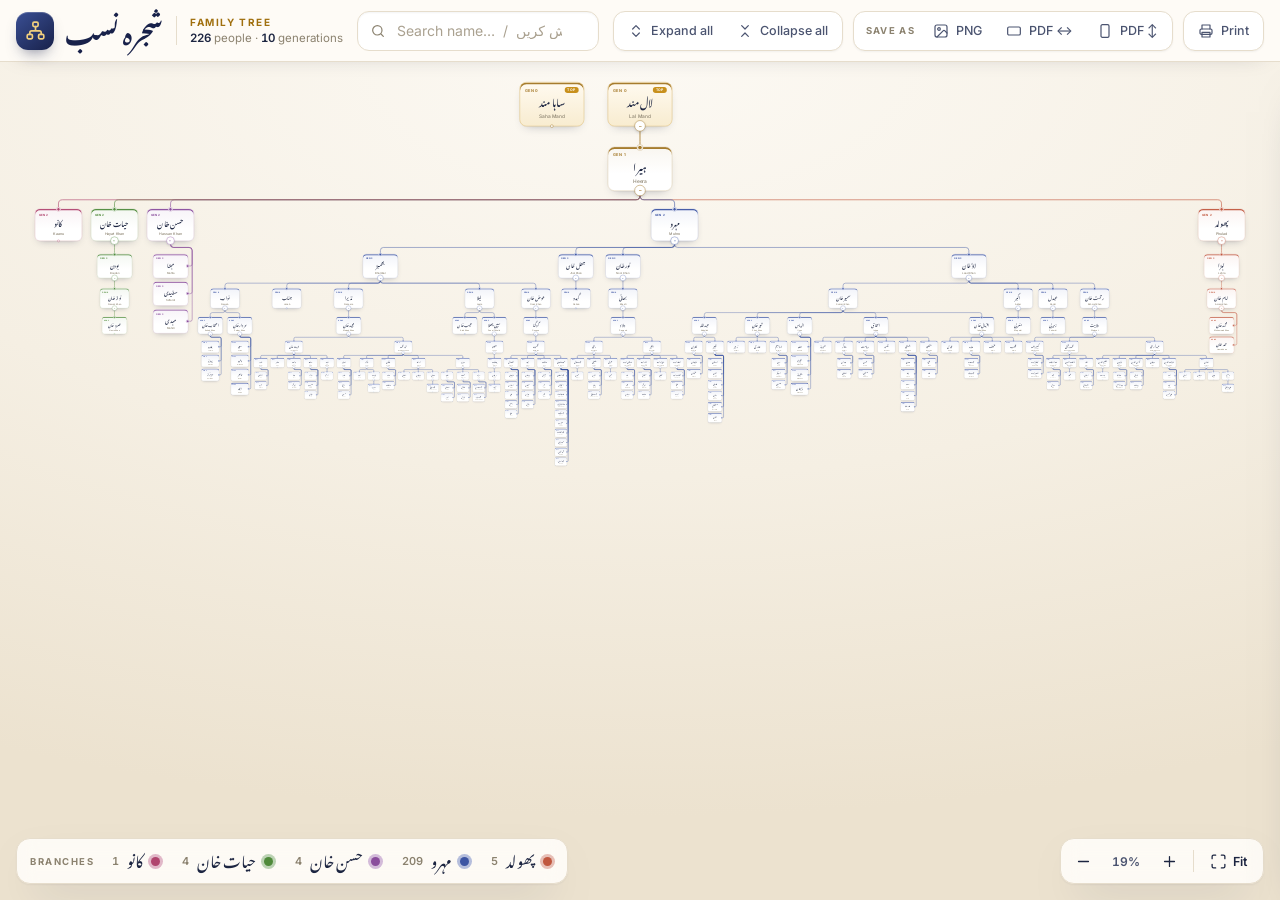
==== commit 1f3c68d7: "Add PDF button beside screenshot to save each person's line" ====
--- a/index.html
+++ b/index.html
@@ -51,7 +51,10 @@
   <div class="p-head"><span>Details</span><button class="close" id="panelClose" title="Close"><svg class="i" viewBox="0 0 24 24"><path d="M18 6 6 18M6 6l12 12"/></svg></button></div>
   <div class="ro-name" id="roName"></div>
   <div class="ro-roman" id="roRoman"></div>
-  <button class="p-shot" id="lineShot" title="Save a picture of the highlighted line (PNG)"><svg class="i" viewBox="0 0 24 24"><path d="M14.5 4h-5L7.5 7H4a2 2 0 0 0-2 2v9a2 2 0 0 0 2 2h16a2 2 0 0 0 2-2V9a2 2 0 0 0-2-2h-3.5z"/><circle cx="12" cy="13" r="3.5"/></svg>Screenshot this line</button>
+  <div class="p-shots">
+    <button class="p-shot" id="lineShot" title="Save a picture of the highlighted line (PNG)"><svg class="i" viewBox="0 0 24 24"><path d="M14.5 4h-5L7.5 7H4a2 2 0 0 0-2 2v9a2 2 0 0 0 2 2h16a2 2 0 0 0 2-2V9a2 2 0 0 0-2-2h-3.5z"/><circle cx="12" cy="13" r="3.5"/></svg>Screenshot</button>
+    <button class="p-shot" id="linePdf" title="Save the highlighted line as a PDF"><svg class="i" viewBox="0 0 24 24"><path d="M14 2.5H6.5a2 2 0 0 0-2 2v15a2 2 0 0 0 2 2h11a2 2 0 0 0 2-2V8z"/><path d="M14 2.5V8h5.5M9 13h6M9 17h6"/></svg>PDF</button>
+  </div>
   <div class="ro-rows" id="roRows"></div>
 </aside>
 
--- a/styles.css
+++ b/styles.css
@@ -206,8 +206,9 @@
 #panel .close .i{width:14px;height:14px;stroke-width:2.2;}
 .ro-name{font-family:var(--ar);font-size:30px;font-weight:500;color:var(--ink);direction:rtl;text-align:right;line-height:1.7;margin:2px 4px 0;}
 .ro-roman{font-style:italic;color:var(--muted);text-align:right;margin:0 4px 4px;}
+.p-shots{flex:none;display:flex;gap:8px;margin-top:10px;}
 .p-shot{
-  flex:none;display:flex;align-items:center;justify-content:center;gap:8px;height:40px;margin-top:10px;
+  flex:1;display:flex;align-items:center;justify-content:center;gap:8px;height:40px;
   border:none;border-radius:12px;background:var(--navy);color:#fff;font-size:13px;font-weight:600;cursor:pointer;
   box-shadow:0 8px 16px -10px rgba(24,33,74,.7);transition:background .15s;
 }
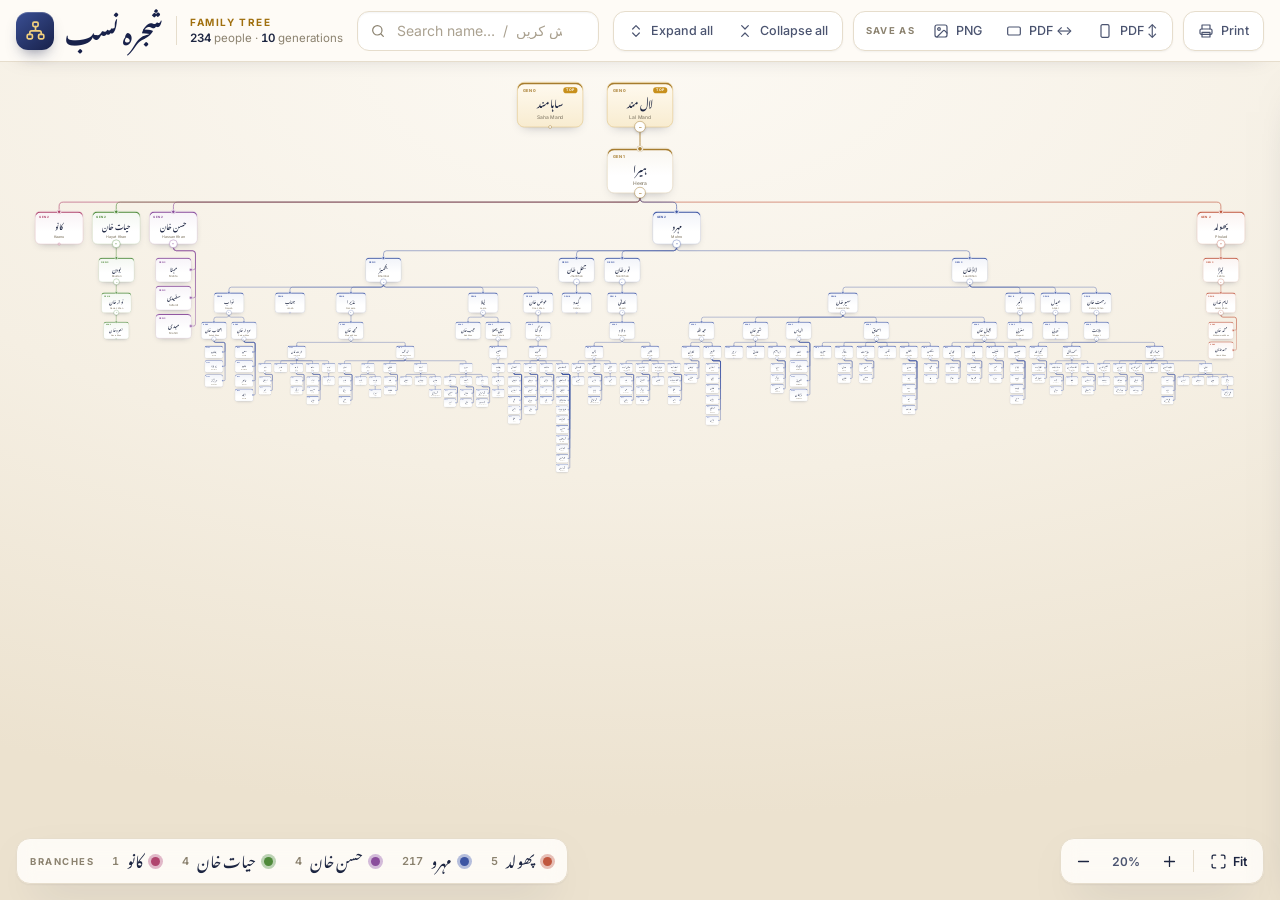
==== commit bb82e85a: "Add from-here-down screenshot and PDF for any person" ====
--- a/index.html
+++ b/index.html
@@ -52,8 +52,14 @@
   <div class="ro-name" id="roName"></div>
   <div class="ro-roman" id="roRoman"></div>
   <div class="p-shots">
+    <span class="p-lbl">Line from top</span>
     <button class="p-shot" id="lineShot" title="Save a picture of the highlighted line (PNG)"><svg class="i" viewBox="0 0 24 24"><path d="M14.5 4h-5L7.5 7H4a2 2 0 0 0-2 2v9a2 2 0 0 0 2 2h16a2 2 0 0 0 2-2V9a2 2 0 0 0-2-2h-3.5z"/><circle cx="12" cy="13" r="3.5"/></svg>Screenshot</button>
     <button class="p-shot" id="linePdf" title="Save the highlighted line as a PDF"><svg class="i" viewBox="0 0 24 24"><path d="M14 2.5H6.5a2 2 0 0 0-2 2v15a2 2 0 0 0 2 2h11a2 2 0 0 0 2-2V8z"/><path d="M14 2.5V8h5.5M9 13h6M9 17h6"/></svg>PDF</button>
+  </div>
+  <div class="p-shots" id="downShots">
+    <span class="p-lbl">From here down</span>
+    <button class="p-shot" id="downShot" title="Save a picture of this person and everyone below them (PNG)"><svg class="i" viewBox="0 0 24 24"><path d="M14.5 4h-5L7.5 7H4a2 2 0 0 0-2 2v9a2 2 0 0 0 2 2h16a2 2 0 0 0 2-2V9a2 2 0 0 0-2-2h-3.5z"/><circle cx="12" cy="13" r="3.5"/></svg>Screenshot</button>
+    <button class="p-shot" id="downPdf" title="Save this person and everyone below them as a PDF"><svg class="i" viewBox="0 0 24 24"><path d="M14 2.5H6.5a2 2 0 0 0-2 2v15a2 2 0 0 0 2 2h11a2 2 0 0 0 2-2V8z"/><path d="M14 2.5V8h5.5M9 13h6M9 17h6"/></svg>PDF</button>
   </div>
   <div class="ro-rows" id="roRows"></div>
 </aside>
--- a/styles.css
+++ b/styles.css
@@ -206,7 +206,9 @@
 #panel .close .i{width:14px;height:14px;stroke-width:2.2;}
 .ro-name{font-family:var(--ar);font-size:30px;font-weight:500;color:var(--ink);direction:rtl;text-align:right;line-height:1.7;margin:2px 4px 0;}
 .ro-roman{font-style:italic;color:var(--muted);text-align:right;margin:0 4px 4px;}
-.p-shots{flex:none;display:flex;gap:8px;margin-top:10px;}
+.p-shots{flex:none;display:flex;flex-wrap:wrap;gap:8px;margin-top:10px;}
+.p-shots[hidden]{display:none;}
+.p-lbl{flex-basis:100%;margin:0 0 -2px 4px;font-size:10px;font-weight:700;letter-spacing:.12em;text-transform:uppercase;color:var(--muted);}
 .p-shot{
   flex:1;display:flex;align-items:center;justify-content:center;gap:8px;height:40px;
   border:none;border-radius:12px;background:var(--navy);color:#fff;font-size:13px;font-weight:600;cursor:pointer;
